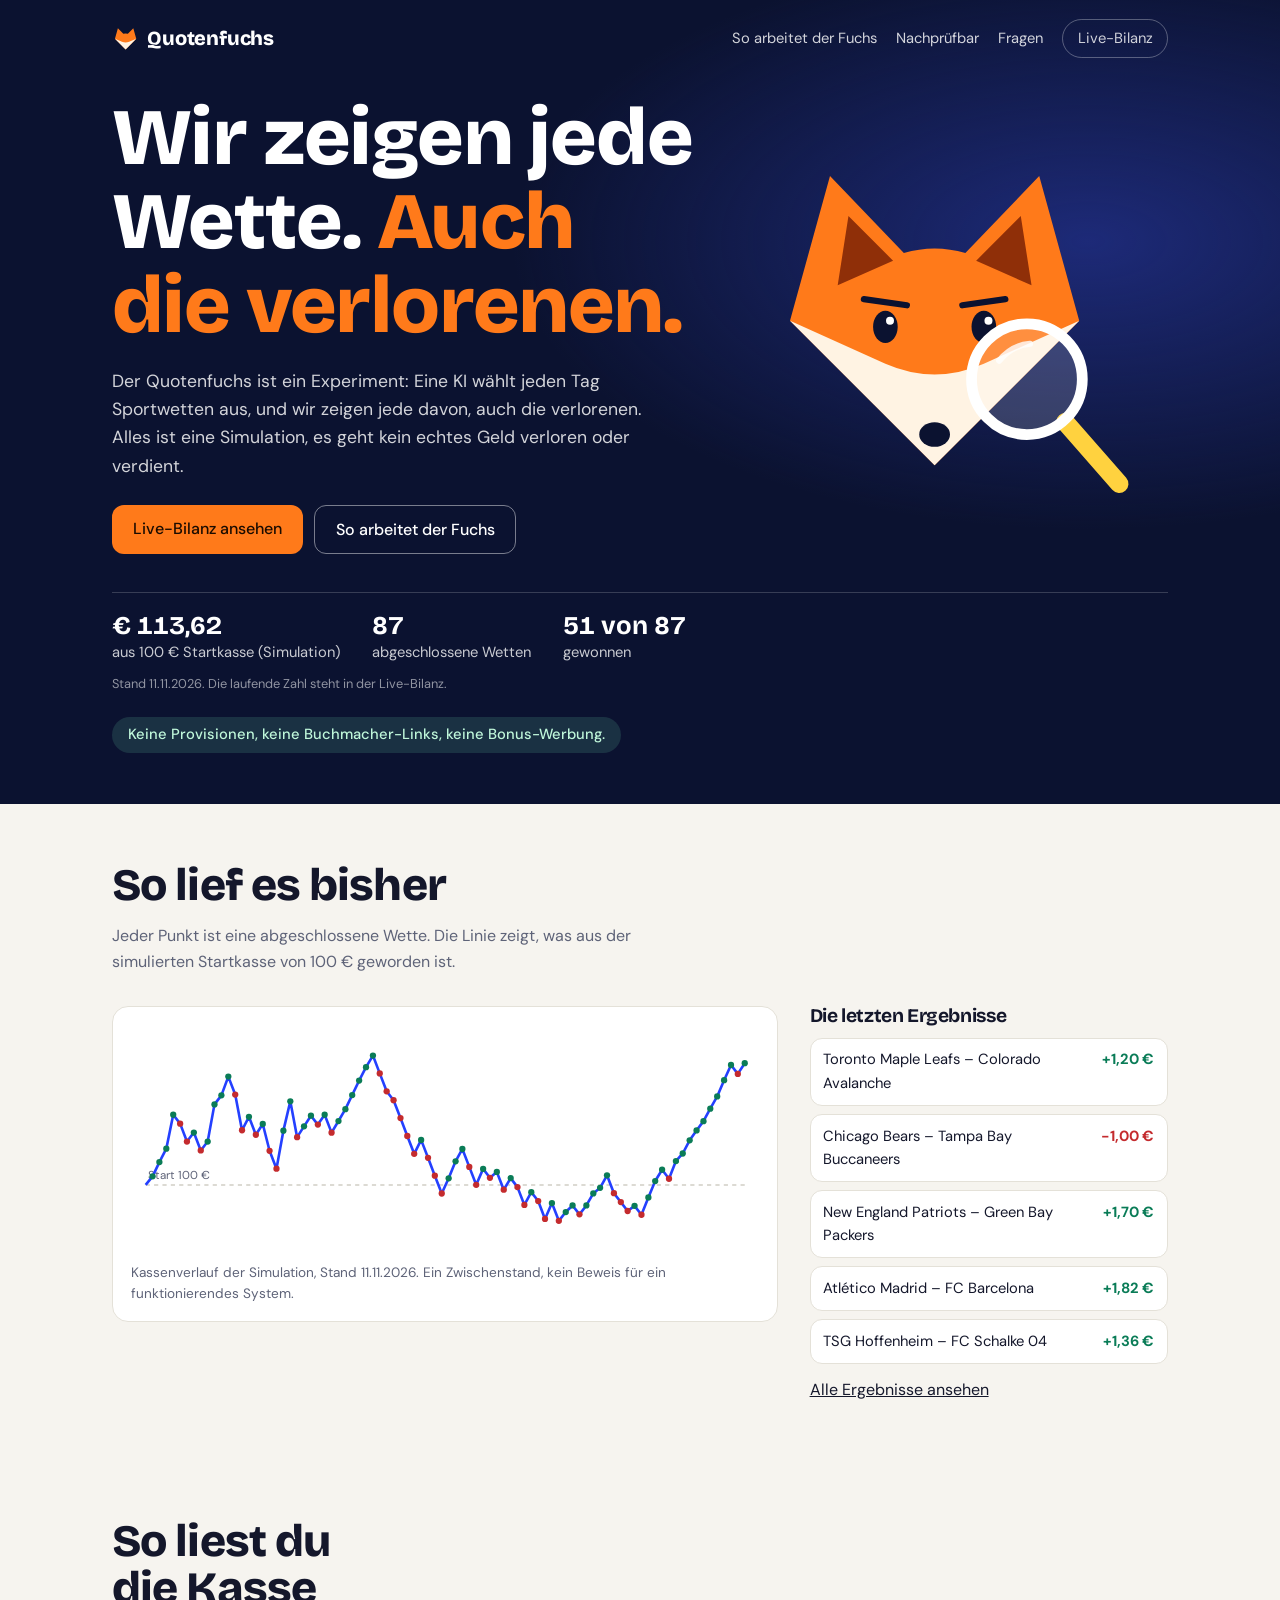
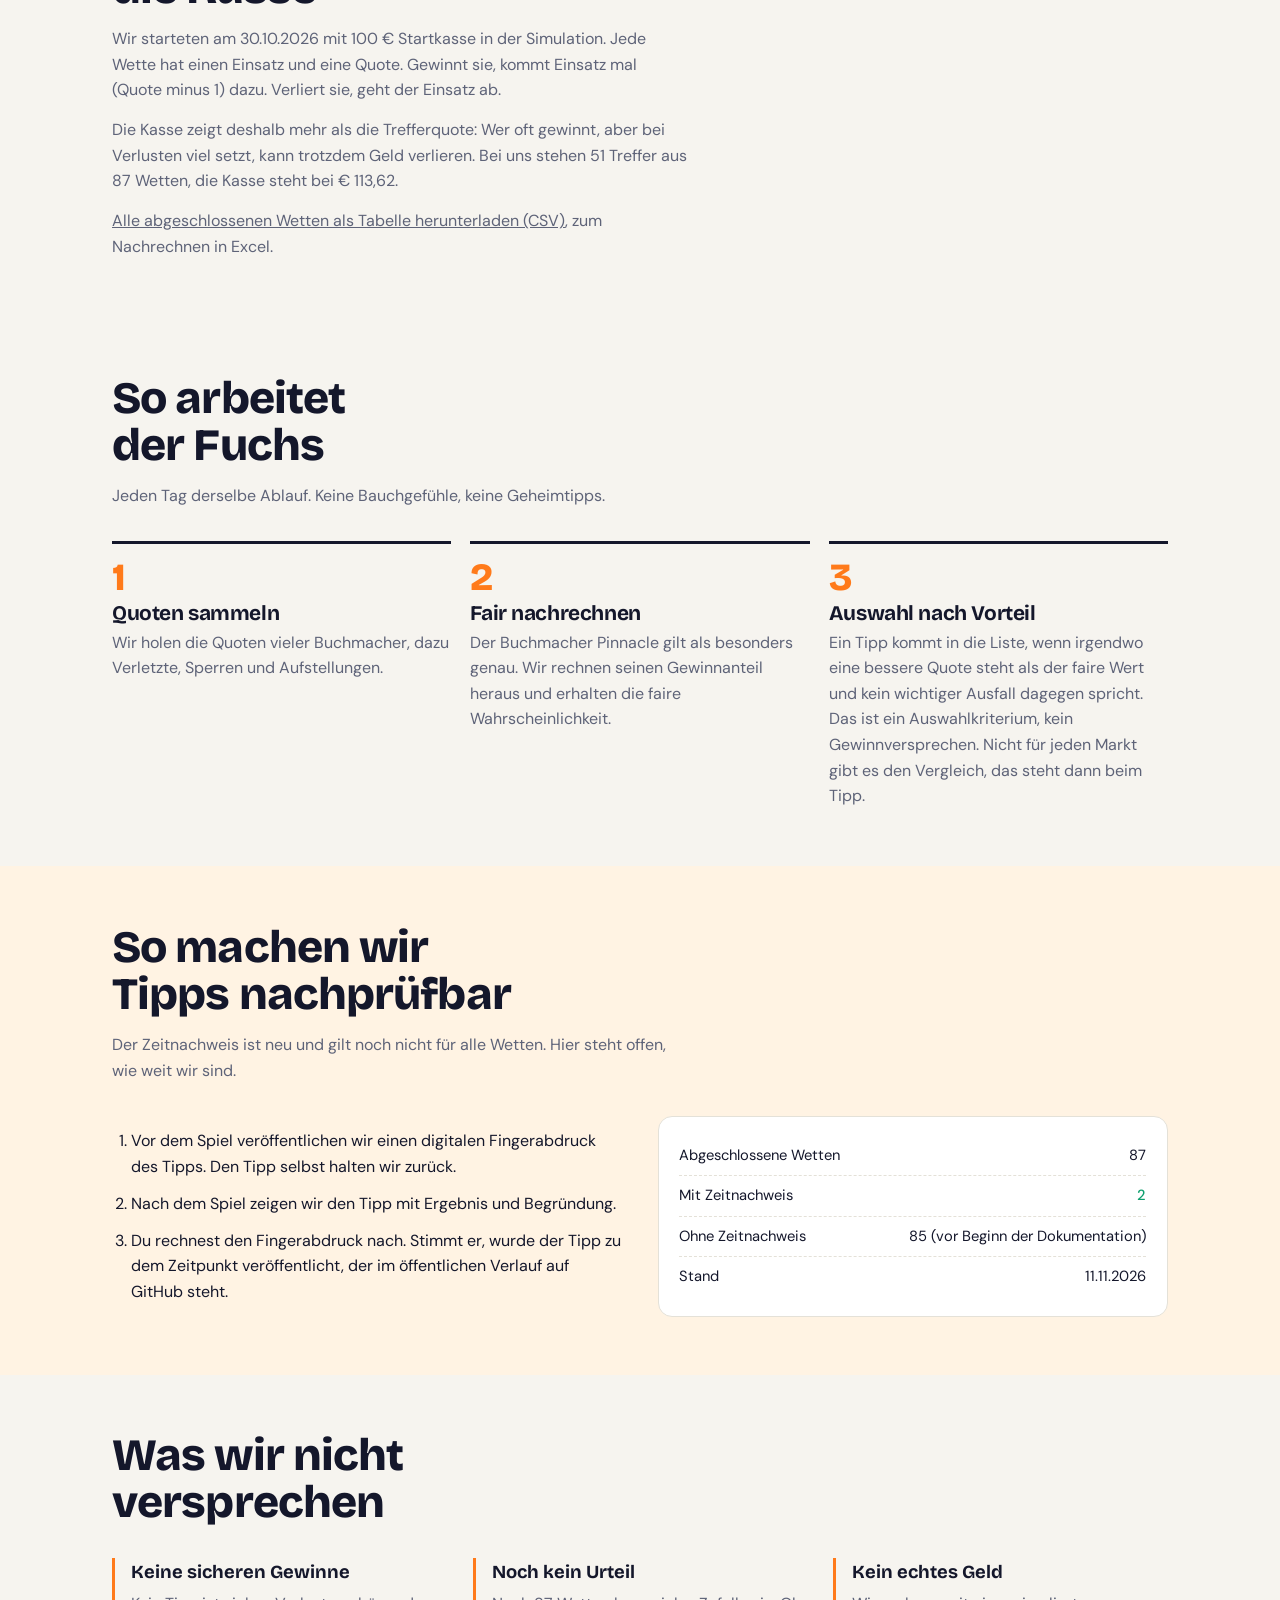
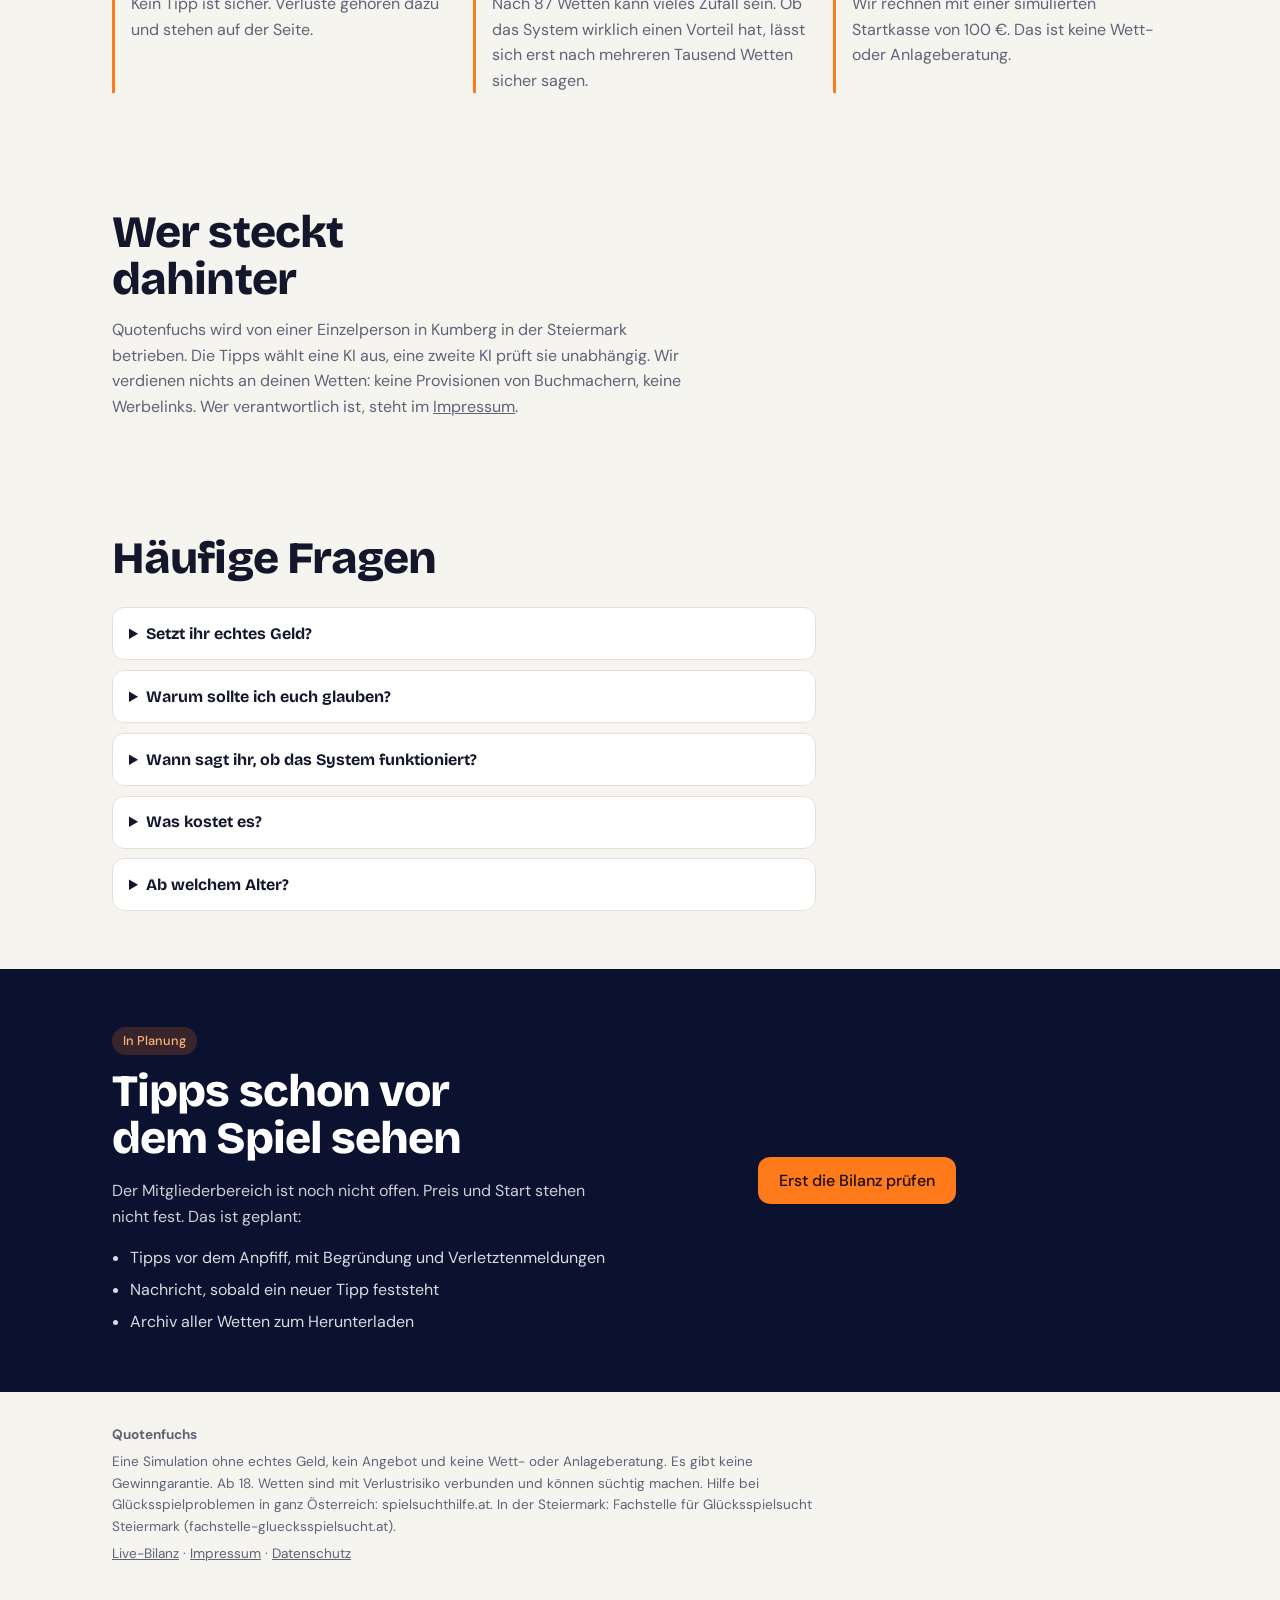
==== index.html @ c492a784 "Stand 2026-11-11 11:51 UTC" ====
<!doctype html>
<html lang="de"><head><meta charset="utf-8"><meta name="viewport" content="width=device-width,initial-scale=1,viewport-fit=cover">
<title>Quotenfuchs</title>
<meta name="description" content="Quotenfuchs zeigt jede Sportwette offen, auch die verlorenen. Simulierte Kasse und Zeitnachweis für neue Tipps.">
<meta name="theme-color" content="#0B1230"><meta property="og:title" content="Quotenfuchs: Wir zeigen jede Wette, auch die verlorenen"><meta property="og:description" content="Simulierte Kasse. Jeder Tipp mit Ergebnis, Zeitnachweis für neue Tipps, nichts wird nachträglich gelöscht."><meta property="og:type" content="website"><meta property="og:locale" content="de_AT">
<link rel="icon" href="data:image/svg+xml,%3Csvg xmlns=%27http://www.w3.org/2000/svg%27 viewBox=%270 0 240 240%27%3E%3Crect width=%27240%27 height=%27240%27 rx=%2740%27 fill=%27%230B1230%27/%3E%3Cpath d=%27M52 28 L100 78 Q120 72 140 78 L188 28 L214 122 L120 216 L26 122 Z%27 fill=%27%23FF7A1A%27/%3E%3Cpath d=%27M26 122 L88 148 Q120 160 152 148 L214 122 L120 216 Z%27 fill=%27%23FFF3E3%27/%3E%3C/svg%3E">
<link rel="stylesheet" href="assets/fonts.css">
<style>html,body{margin:0}
/* Layout: dunkle Buehne mit Fuchs rechts, darunter helle Abschnitte. Bewusst ein einziger Look (Nacht + Fuchsorange). */
:root{
  --nacht:#0B1230; --nacht-2:#141C45; --fuchs:#FF7A1A; --fuchs-d:#C8530A; --creme:#FFF3E3; --papier:#F6F4EF; --tinte:#14172B; --grau:#5E6378; --linie:#E4E1D8; --kobalt:#2440FF; --gruen:#0E9F6E;
  --display:"Bricolage Grotesque","Arial Narrow",system-ui,sans-serif; --body:"DM Sans",system-ui,-apple-system,"Segoe UI",sans-serif;
  color-scheme:light;
}
*{box-sizing:border-box}
body{background:var(--papier);color:var(--tinte);font:400 1rem/1.6 var(--body)}
a{color:inherit}
.wrap{max-width:68rem;margin-inline:auto;padding-left:max(16px,env(safe-area-inset-left,0px));padding-right:max(16px,env(safe-area-inset-right,0px))}
h1,h2,h3{font-family:var(--display);line-height:1.05;letter-spacing:-.02em;text-wrap:balance;margin:0}
/* Buehne */
.stage{background:radial-gradient(60rem 30rem at 85% 30%,#1D2A78 0%,transparent 60%),var(--nacht);color:#fff;padding-block:1.2rem 3.2rem;position:relative;overflow:hidden}
.nav{display:flex;align-items:center;justify-content:space-between;gap:1rem}
.logo{font-family:var(--display);font-weight:800;font-size:1.25rem;letter-spacing:-.01em;display:flex;align-items:center;gap:.5rem;text-decoration:none}
.logo svg{width:1.7rem;height:1.7rem}
.nav a.link{font-size:.92rem;color:rgba(255,255,255,.8);text-decoration:none;border:1px solid rgba(255,255,255,.3);padding:.4rem .9rem;border-radius:999px}
.nav a.link:hover{background:rgba(255,255,255,.1)}
.hero{display:grid;grid-template-columns:1.15fr .85fr;gap:2rem;align-items:center;padding-top:2.4rem}
.hero h1{font-weight:800;font-size:clamp(2.5rem,7.2vw,5rem)}
.hero h1 em{font-style:normal;color:var(--fuchs)}
.hero p.lead{font-size:1.1rem;color:rgba(255,255,255,.82);max-width:34rem;margin:1.2rem 0 0}
.cta{display:flex;flex-wrap:wrap;gap:.7rem;margin-top:1.6rem}
.btn{font:600 1rem var(--body);text-decoration:none;padding:.8rem 1.3rem;border-radius:12px;display:inline-block}
.btn.main{background:var(--fuchs);color:#1b0c00}
.btn.main:hover{background:#ff8f3d}
.btn.ghost{border:1.5px solid rgba(255,255,255,.45);color:#fff}
.btn.ghost:hover{background:rgba(255,255,255,.1)}
.btn:focus-visible,a:focus-visible,summary:focus-visible{outline:3px solid #FFD23F;outline-offset:3px}
.skip{position:absolute;left:-999px;top:0;background:#fff;color:#14172B;padding:.6rem 1rem;border-radius:10px;font-weight:700;z-index:50}.skip:focus{left:.5rem;top:.5rem}
.nav .menu{display:flex;align-items:center;gap:1.2rem}.nav .menu a.t{color:rgba(255,255,255,.82);text-decoration:none;font-size:.92rem}.nav .menu a.t:hover{color:#fff;text-decoration:underline}
.verlauf{display:grid;grid-template-columns:1.3fr .7fr;gap:2rem;align-items:start;margin-top:2rem}
.spark{background:#fff;border:1px solid var(--linie);border-radius:16px;padding:1rem 1.1rem}
.spark svg{width:100%;height:auto;display:block}
.spark figcaption{font-size:.85rem;color:var(--grau);margin-top:.5rem}
.letzte{list-style:none;margin:0;padding:0;display:grid;gap:.5rem}
.letzte li{display:flex;justify-content:space-between;gap:.8rem;background:#fff;border:1px solid var(--linie);border-radius:12px;padding:.6rem .8rem;font-size:.92rem}
.letzte .w{color:#0A7C57;font-weight:700;white-space:nowrap}.letzte .l{color:#C42B2E;font-weight:700;white-space:nowrap}
.letzte span:first-child{overflow-wrap:anywhere}
.faq{margin-top:1.6rem;display:grid;gap:.6rem;max-width:44rem}
.faq details{background:#fff;border:1px solid var(--linie);border-radius:12px;padding:.8rem 1rem}
.faq summary{cursor:pointer;font-weight:700;font-family:var(--display)}
.faq p{margin:.6rem 0 0;color:var(--grau)}
.btn.main:hover{background:#ff8f3d}
@media (max-width:52rem){.verlauf{grid-template-columns:1fr}.nav .menu a.t{display:none}}
.fox{width:100%;max-width:25rem;margin-inline:auto;display:block;overflow:visible}
.fox .eye{transform-box:fill-box;transform-origin:center;animation:blinzeln 6s infinite}
.fox .glas{transform-box:fill-box;transform-origin:30% 30%;animation:wippe 7s ease-in-out infinite}
@keyframes blinzeln{0%,94%,100%{transform:scaleY(1)}96%{transform:scaleY(.08)}}
@keyframes wippe{0%,100%{transform:rotate(0)}50%{transform:rotate(-6deg)}}
.snapshot{margin-top:2.4rem;display:flex;flex-wrap:wrap;gap:.6rem 2rem;border-top:1px solid rgba(255,255,255,.18);padding-top:1.2rem;font-size:.92rem;color:rgba(255,255,255,.78)}
.snapshot b{font-family:var(--display);font-size:1.6rem;color:#fff;display:block;line-height:1.1;font-variant-numeric:tabular-nums}
.unab{margin:1.4rem 0 0;display:inline-block;background:rgba(124,240,184,.14);color:#BFF7DA;border-radius:999px;padding:.4rem 1rem;font-size:.92rem;font-weight:500}
.snapshot small{flex-basis:100%;font-size:.8rem;color:rgba(255,255,255,.55)}
/* Abschnitte */
section.s{padding-block:3.6rem}
section.s h2{font-weight:800;font-size:clamp(1.8rem,4.4vw,2.8rem);max-width:26rem}
section.s>.wrap>p.intro{max-width:36rem;color:var(--grau);margin:.9rem 0 0}
.steps{list-style:none;padding:0;margin:2rem 0 0;display:grid;grid-template-columns:repeat(3,1fr);gap:1.2rem;counter-reset:st}
.steps li{counter-increment:st;border-top:3px solid var(--tinte);padding-top:.9rem}
.steps li::before{content:counter(st);font-family:var(--display);font-weight:800;font-size:2.4rem;color:var(--fuchs);line-height:1;display:block}
.steps h3{font-size:1.3rem;margin:.4rem 0 .3rem}
.steps p{margin:0;color:var(--grau);max-width:22rem}
.proof{background:var(--creme)}
.proofgrid{display:grid;grid-template-columns:1fr 1fr;gap:2.2rem;align-items:center;margin-top:2rem}
.stamp{background:#fff;border:1px solid var(--linie);border-radius:14px;padding:1.2rem 1.3rem;font-size:.92rem}
.stamp .row{display:flex;justify-content:space-between;gap:1rem;padding:.5rem 0;border-bottom:1px dashed var(--linie)}
.stamp .row:last-child{border-bottom:0}
.stamp code{font:500 .85rem ui-monospace,Menlo,Consolas,monospace;color:var(--kobalt);overflow-wrap:anywhere;text-align:right}
.stamp .tag{font-weight:600;color:var(--gruen)}
.proof ol{padding-left:1.2rem;margin:0;display:grid;gap:.7rem}
.no{display:grid;grid-template-columns:repeat(3,1fr);gap:1.6rem;margin-top:2rem}
.no div{border-left:3px solid var(--fuchs);padding-left:1rem}
.no b{display:block;font-family:var(--display);font-size:1.15rem;margin-bottom:.2rem}
.no span{color:var(--grau)}
.join{background:var(--nacht);color:#fff}
.join .wrap{display:grid;grid-template-columns:1.2fr .8fr;gap:2rem;align-items:center}
.join p{color:rgba(255,255,255,.8);max-width:32rem}
.join ul{margin:1rem 0 0;padding-left:1.1rem;color:rgba(255,255,255,.85);display:grid;gap:.4rem}
.badge{display:inline-block;font-size:.8rem;font-weight:600;background:rgba(255,122,26,.18);color:#FFB27A;padding:.25rem .7rem;border-radius:999px;margin-bottom:.8rem}
footer{padding-block:2rem 2.4rem;color:var(--grau);font-size:.85rem}
footer p{max-width:46rem;margin:.3rem 0 0}
@media (max-width:52rem){
  .hero,.proofgrid,.join .wrap{grid-template-columns:1fr}
  .steps,.no{grid-template-columns:1fr}
  .fox{max-width:15rem}
  .hero{padding-top:1.4rem}
}
@media (prefers-reduced-motion:reduce){.fox .eye,.fox .glas{animation:none}}
</style>
</head><body>
<a class="skip" href="#so">Zum Inhalt springen</a>
<header class="stage">
  <div class="wrap">
    <nav class="nav" aria-label="Hauptmenü">
      <a class="logo" href="#top">
        <svg viewBox="0 0 240 240" aria-hidden="true"><path d="M52 28 L100 78 Q120 72 140 78 L188 28 L214 122 L120 216 L26 122 Z" fill="#FF7A1A"/><path d="M26 122 L88 148 Q120 160 152 148 L214 122 L120 216 Z" fill="#FFF3E3"/></svg>
        Quotenfuchs
      </a>
      <div class="menu"><a class="t" href="#so">So arbeitet der Fuchs</a><a class="t" href="#beweis">Nachprüfbar</a><a class="t" href="#fragen">Fragen</a><a class="link" href="bilanz.html">Live-Bilanz</a></div>
    </nav>
    <div class="hero" id="top">
      <div>
        <h1>Wir zeigen jede Wette. <em>Auch die verlorenen.</em></h1>
        <p class="lead">Der Quotenfuchs ist ein Experiment: Eine KI wählt jeden Tag Sportwetten aus, und wir zeigen jede davon, auch die verlorenen. Alles ist eine Simulation, es geht kein echtes Geld verloren oder verdient.</p>
        <div class="cta">
          <a class="btn main" href="bilanz.html">Live-Bilanz ansehen</a>
          <a class="btn ghost" href="#so">So arbeitet der Fuchs</a>
        </div>
      </div>
      <svg class="fox" viewBox="0 0 260 250" role="img" aria-label="Der Quotenfuchs mit Lupe">
        <path d="M52 28 L100 78 Q120 72 140 78 L188 28 L214 122 L120 216 L26 122 Z" fill="#FF7A1A"/>
        <path d="M64 54 L93 83 L57 99 Z M176 54 L147 83 L183 99 Z" fill="#8F2F08"/>
        <path d="M26 122 L88 150 Q120 164 152 150 L214 122 L120 216 Z" fill="#FFF3E3"/>
        <path d="M120 78 L134 100 L106 100 Z" fill="#FF7A1A" opacity="0"/>
        <g class="eye"><ellipse cx="88" cy="126" rx="8" ry="10.5" fill="#0B1230"/><circle cx="91" cy="122" r="2.6" fill="#fff"/></g>
        <g class="eye"><ellipse cx="152" cy="126" rx="8" ry="10.5" fill="#0B1230"/><circle cx="155" cy="122" r="2.6" fill="#fff"/></g>
        <path d="M74 108 L102 112 M166 108 L138 112" stroke="#0B1230" stroke-width="4" stroke-linecap="round"/>
        <ellipse cx="120" cy="196" rx="10" ry="8" fill="#0B1230"/>
        <g class="glas">
          <line x1="205" y1="188" x2="240" y2="228" stroke="#FFD23F" stroke-width="12" stroke-linecap="round"/>
          <circle cx="180" cy="160" r="36" fill="rgba(255,255,255,.16)" stroke="#fff" stroke-width="7"/>
          <path d="M162 148 Q170 138 182 137" stroke="#fff" stroke-width="4" fill="none" stroke-linecap="round" opacity=".8"/>
        </g>
      </svg>
    </div>
    <div class="snapshot">
      <div><b>€ 113,62</b>aus 100 € Startkasse (Simulation)</div>
      <div><b>87</b>abgeschlossene Wetten</div>
      <div><b>51 von 87</b>gewonnen</div>
      <small>Stand 11.11.2026. Die laufende Zahl steht in der Live-Bilanz.</small>
    </div>
    <p class="unab">Keine Provisionen, keine Buchmacher-Links, keine Bonus-Werbung.</p>
  </div>
</header>

<main>
  <section class="s" id="verlauf">
    <div class="wrap">
      <h2>So lief es bisher</h2>
      <p class="intro">Jeder Punkt ist eine abgeschlossene Wette. Die Linie zeigt, was aus der simulierten Startkasse von 100 € geworden ist.</p>
      <div class="verlauf">
        <figure class="spark" style="margin:0"><svg viewBox="0 0 600 220" role="img" aria-label="Kassenverlauf: von 100 Euro auf 113,62 Euro nach 87 Wetten"><line x1="14" x2="586" y1="154.6" y2="154.6" stroke="#B9B5A8" stroke-dasharray="4 4"/><text x="16" y="148.6" font-size="11" fill="#5E6378">Start 100 €</text><polyline points="14.0,154.6 20.6,146.4 27.1,132.8 33.7,120.0 40.3,87.6 46.9,96.1 53.4,113.2 60.0,104.6 66.6,121.7 73.2,113.2 79.7,77.7 86.3,69.1 92.9,51.2 99.5,68.3 106.0,102.4 112.6,89.6 119.2,106.7 125.8,96.4 132.3,122.0 138.9,139.1 145.5,102.8 152.1,74.8 158.6,109.0 165.2,98.7 171.8,88.5 178.4,97.0 184.9,87.6 191.5,104.7 198.1,93.6 204.7,82.3 211.2,68.8 217.8,55.0 224.4,42.2 231.0,31.1 237.5,48.1 244.1,65.2 250.7,73.7 257.3,90.8 263.8,107.9 270.4,124.9 277.0,111.6 283.6,128.7 290.1,145.8 296.7,162.8 303.3,148.3 309.9,132.1 316.4,120.3 323.0,137.4 329.6,154.5 336.2,139.3 342.7,147.8 349.3,142.2 355.9,159.2 362.5,148.1 369.0,156.7 375.6,173.7 382.2,161.5 388.8,170.0 395.3,187.1 401.9,171.9 408.5,188.9 415.1,180.5 421.6,174.2 428.2,182.7 434.8,174.2 441.4,162.7 447.9,157.4 454.5,145.4 461.1,162.5 467.7,171.0 474.2,179.5 480.8,174.6 487.4,183.1 494.0,166.6 500.5,150.9 507.1,140.1 513.7,148.7 520.3,131.8 526.8,124.6 533.4,112.0 540.0,102.6 546.6,93.7 553.1,81.8 559.7,70.1 566.3,54.6 572.9,40.1 579.4,48.6 586.0,38.4" fill="none" stroke="#2440FF" stroke-width="2.5" stroke-linejoin="round"/><circle cx="20.6" cy="146.4" r="3" fill="#0A7C57"/><circle cx="27.1" cy="132.8" r="3" fill="#0A7C57"/><circle cx="33.7" cy="120.0" r="3" fill="#0A7C57"/><circle cx="40.3" cy="87.6" r="3" fill="#0A7C57"/><circle cx="46.9" cy="96.1" r="3" fill="#C42B2E"/><circle cx="53.4" cy="113.2" r="3" fill="#C42B2E"/><circle cx="60.0" cy="104.6" r="3" fill="#0A7C57"/><circle cx="66.6" cy="121.7" r="3" fill="#C42B2E"/><circle cx="73.2" cy="113.2" r="3" fill="#0A7C57"/><circle cx="79.7" cy="77.7" r="3" fill="#0A7C57"/><circle cx="86.3" cy="69.1" r="3" fill="#0A7C57"/><circle cx="92.9" cy="51.2" r="3" fill="#0A7C57"/><circle cx="99.5" cy="68.3" r="3" fill="#C42B2E"/><circle cx="106.0" cy="102.4" r="3" fill="#C42B2E"/><circle cx="112.6" cy="89.6" r="3" fill="#0A7C57"/><circle cx="119.2" cy="106.7" r="3" fill="#C42B2E"/><circle cx="125.8" cy="96.4" r="3" fill="#0A7C57"/><circle cx="132.3" cy="122.0" r="3" fill="#C42B2E"/><circle cx="138.9" cy="139.1" r="3" fill="#C42B2E"/><circle cx="145.5" cy="102.8" r="3" fill="#0A7C57"/><circle cx="152.1" cy="74.8" r="3" fill="#0A7C57"/><circle cx="158.6" cy="109.0" r="3" fill="#C42B2E"/><circle cx="165.2" cy="98.7" r="3" fill="#0A7C57"/><circle cx="171.8" cy="88.5" r="3" fill="#0A7C57"/><circle cx="178.4" cy="97.0" r="3" fill="#C42B2E"/><circle cx="184.9" cy="87.6" r="3" fill="#0A7C57"/><circle cx="191.5" cy="104.7" r="3" fill="#C42B2E"/><circle cx="198.1" cy="93.6" r="3" fill="#0A7C57"/><circle cx="204.7" cy="82.3" r="3" fill="#0A7C57"/><circle cx="211.2" cy="68.8" r="3" fill="#0A7C57"/><circle cx="217.8" cy="55.0" r="3" fill="#0A7C57"/><circle cx="224.4" cy="42.2" r="3" fill="#0A7C57"/><circle cx="231.0" cy="31.1" r="3" fill="#0A7C57"/><circle cx="237.5" cy="48.1" r="3" fill="#C42B2E"/><circle cx="244.1" cy="65.2" r="3" fill="#C42B2E"/><circle cx="250.7" cy="73.7" r="3" fill="#C42B2E"/><circle cx="257.3" cy="90.8" r="3" fill="#C42B2E"/><circle cx="263.8" cy="107.9" r="3" fill="#C42B2E"/><circle cx="270.4" cy="124.9" r="3" fill="#C42B2E"/><circle cx="277.0" cy="111.6" r="3" fill="#0A7C57"/><circle cx="283.6" cy="128.7" r="3" fill="#C42B2E"/><circle cx="290.1" cy="145.8" r="3" fill="#C42B2E"/><circle cx="296.7" cy="162.8" r="3" fill="#C42B2E"/><circle cx="303.3" cy="148.3" r="3" fill="#0A7C57"/><circle cx="309.9" cy="132.1" r="3" fill="#0A7C57"/><circle cx="316.4" cy="120.3" r="3" fill="#0A7C57"/><circle cx="323.0" cy="137.4" r="3" fill="#C42B2E"/><circle cx="329.6" cy="154.5" r="3" fill="#C42B2E"/><circle cx="336.2" cy="139.3" r="3" fill="#0A7C57"/><circle cx="342.7" cy="147.8" r="3" fill="#C42B2E"/><circle cx="349.3" cy="142.2" r="3" fill="#0A7C57"/><circle cx="355.9" cy="159.2" r="3" fill="#C42B2E"/><circle cx="362.5" cy="148.1" r="3" fill="#0A7C57"/><circle cx="369.0" cy="156.7" r="3" fill="#C42B2E"/><circle cx="375.6" cy="173.7" r="3" fill="#C42B2E"/><circle cx="382.2" cy="161.5" r="3" fill="#0A7C57"/><circle cx="388.8" cy="170.0" r="3" fill="#C42B2E"/><circle cx="395.3" cy="187.1" r="3" fill="#C42B2E"/><circle cx="401.9" cy="171.9" r="3" fill="#0A7C57"/><circle cx="408.5" cy="188.9" r="3" fill="#C42B2E"/><circle cx="415.1" cy="180.5" r="3" fill="#0A7C57"/><circle cx="421.6" cy="174.2" r="3" fill="#0A7C57"/><circle cx="428.2" cy="182.7" r="3" fill="#C42B2E"/><circle cx="434.8" cy="174.2" r="3" fill="#0A7C57"/><circle cx="441.4" cy="162.7" r="3" fill="#0A7C57"/><circle cx="447.9" cy="157.4" r="3" fill="#0A7C57"/><circle cx="454.5" cy="145.4" r="3" fill="#0A7C57"/><circle cx="461.1" cy="162.5" r="3" fill="#C42B2E"/><circle cx="467.7" cy="171.0" r="3" fill="#C42B2E"/><circle cx="474.2" cy="179.5" r="3" fill="#C42B2E"/><circle cx="480.8" cy="174.6" r="3" fill="#0A7C57"/><circle cx="487.4" cy="183.1" r="3" fill="#C42B2E"/><circle cx="494.0" cy="166.6" r="3" fill="#0A7C57"/><circle cx="500.5" cy="150.9" r="3" fill="#0A7C57"/><circle cx="507.1" cy="140.1" r="3" fill="#0A7C57"/><circle cx="513.7" cy="148.7" r="3" fill="#C42B2E"/><circle cx="520.3" cy="131.8" r="3" fill="#0A7C57"/><circle cx="526.8" cy="124.6" r="3" fill="#0A7C57"/><circle cx="533.4" cy="112.0" r="3" fill="#0A7C57"/><circle cx="540.0" cy="102.6" r="3" fill="#0A7C57"/><circle cx="546.6" cy="93.7" r="3" fill="#0A7C57"/><circle cx="553.1" cy="81.8" r="3" fill="#0A7C57"/><circle cx="559.7" cy="70.1" r="3" fill="#0A7C57"/><circle cx="566.3" cy="54.6" r="3" fill="#0A7C57"/><circle cx="572.9" cy="40.1" r="3" fill="#0A7C57"/><circle cx="579.4" cy="48.6" r="3" fill="#C42B2E"/><circle cx="586.0" cy="38.4" r="3" fill="#0A7C57"/></svg><figcaption>Kassenverlauf der Simulation, Stand 11.11.2026. Ein Zwischenstand, kein Beweis für ein funktionierendes System.</figcaption></figure>
        <div><h3 style="font-size:1.2rem;margin-bottom:.7rem">Die letzten Ergebnisse</h3><ul class="letzte"><li><span>Toronto Maple Leafs – Colorado Avalanche</span><span class="w">+1,20 €</span></li><li><span>Chicago Bears – Tampa Bay Buccaneers</span><span class="l">−1,00 €</span></li><li><span>New England Patriots – Green Bay Packers</span><span class="w">+1,70 €</span></li><li><span>Atlético Madrid – FC Barcelona</span><span class="w">+1,82 €</span></li><li><span>TSG Hoffenheim – FC Schalke 04</span><span class="w">+1,36 €</span></li></ul><p style="margin:.8rem 0 0"><a href="bilanz.html#bilanz">Alle Ergebnisse ansehen</a></p></div>
      </div>
    </div>
  </section>

  <section class="s" id="kasse">
    <div class="wrap">
      <h2>So liest du die Kasse</h2>
      <p class="intro">Wir starteten am 30.10.2026 mit 100 € Startkasse in der Simulation. Jede Wette hat einen Einsatz und eine Quote. Gewinnt sie, kommt Einsatz mal (Quote minus 1) dazu. Verliert sie, geht der Einsatz ab.</p>
      <p class="intro">Die Kasse zeigt deshalb mehr als die Trefferquote: Wer oft gewinnt, aber bei Verlusten viel setzt, kann trotzdem Geld verlieren. Bei uns stehen 51 Treffer aus 87 Wetten, die Kasse steht bei € 113,62.</p>
      <p class="intro"><a href="bilanz.csv" download>Alle abgeschlossenen Wetten als Tabelle herunterladen (CSV)</a>, zum Nachrechnen in Excel.</p>
    </div>
  </section>

  <section class="s" id="so">
    <div class="wrap">
      <h2>So arbeitet der Fuchs</h2>
      <p class="intro">Jeden Tag derselbe Ablauf. Keine Bauchgefühle, keine Geheimtipps.</p>
      <ol class="steps">
        <li><h3>Quoten sammeln</h3><p>Wir holen die Quoten vieler Buchmacher, dazu Verletzte, Sperren und Aufstellungen.</p></li>
        <li><h3>Fair nachrechnen</h3><p>Der Buchmacher Pinnacle gilt als besonders genau. Wir rechnen seinen Gewinnanteil heraus und erhalten die faire Wahrscheinlichkeit.</p></li>
        <li><h3>Auswahl nach Vorteil</h3><p>Ein Tipp kommt in die Liste, wenn irgendwo eine bessere Quote steht als der faire Wert und kein wichtiger Ausfall dagegen spricht. Das ist ein Auswahlkriterium, kein Gewinnversprechen. Nicht für jeden Markt gibt es den Vergleich, das steht dann beim Tipp.</p></li>
      </ol>
    </div>
  </section>

  <section class="s proof" id="beweis">
    <div class="wrap">
      <h2>So machen wir Tipps nachprüfbar</h2>
      <p class="intro">Der Zeitnachweis ist neu und gilt noch nicht für alle Wetten. Hier steht offen, wie weit wir sind.</p>
      <div class="proofgrid">
        <ol>
          <li>Vor dem Spiel veröffentlichen wir einen digitalen Fingerabdruck des Tipps. Den Tipp selbst halten wir zurück.</li>
          <li>Nach dem Spiel zeigen wir den Tipp mit Ergebnis und Begründung.</li>
          <li>Du rechnest den Fingerabdruck nach. Stimmt er, wurde der Tipp zu dem Zeitpunkt veröffentlicht, der im öffentlichen Verlauf auf GitHub steht.</li>
        </ol>
        <div class="stamp" aria-label="Stand des Zeitnachweises">
          <div class="row"><span>Abgeschlossene Wetten</span><span>87</span></div>
          <div class="row"><span>Mit Zeitnachweis</span><span class="tag">2</span></div>
          <div class="row"><span>Ohne Zeitnachweis</span><span>85 (vor Beginn der Dokumentation)</span></div>
          <div class="row"><span>Stand</span><span>11.11.2026</span></div>
        </div>
      </div>
    </div>
  </section>

  <section class="s" id="ehrlich">
    <div class="wrap">
      <h2>Was wir nicht versprechen</h2>
      <div class="no">
        <div><b>Keine sicheren Gewinne</b><span>Kein Tipp ist sicher. Verluste gehören dazu und stehen auf der Seite.</span></div>
        <div><b>Noch kein Urteil</b><span>Nach 87 Wetten kann vieles Zufall sein. Ob das System wirklich einen Vorteil hat, lässt sich erst nach mehreren Tausend Wetten sicher sagen.</span></div>
        <div><b>Kein echtes Geld</b><span>Wir rechnen mit einer simulierten Startkasse von 100 €. Das ist keine Wett- oder Anlageberatung.</span></div>
      </div>
    </div>
  </section>

  <section class="s" id="dahinter">
    <div class="wrap">
      <h2>Wer steckt dahinter</h2>
      <p class="intro">Quotenfuchs wird von einer Einzelperson in Kumberg in der Steiermark betrieben. Die Tipps wählt eine KI aus, eine zweite KI prüft sie unabhängig. Wir verdienen nichts an deinen Wetten: keine Provisionen von Buchmachern, keine Werbelinks. Wer verantwortlich ist, steht im <a href="impressum.html">Impressum</a>.</p>
    </div>
  </section>

  <section class="s" id="fragen">
    <div class="wrap">
      <h2>Häufige Fragen</h2>
      <div class="faq">
        <details><summary>Setzt ihr echtes Geld?</summary><p>Nein. Alles läuft als Simulation mit 100 € Startkasse. Ob du bei einem Wettanbieter echtes Geld einsetzt, entscheidest du allein. Es ist keine Wett- oder Anlageberatung.</p></details>
        <details><summary>Warum sollte ich euch glauben?</summary><p>Du musst es nicht. Deshalb veröffentlichen wir bei neuen Tipps vor dem Spiel einen Prüfwert und zeigen danach alles, auch die Verluste. Ältere Wetten haben keinen Zeitnachweis. So kannst du selbst nachrechnen.</p></details>
        <details><summary>Wann sagt ihr, ob das System funktioniert?</summary><p>Sicher erst nach mehreren Tausend abgeschlossenen Wetten (je nach Größe des Vorteils etwa 2000 bis 6000). Eine erste Tendenz zeigt früher der Quotenvorteil, also der Vergleich mit der letzten Quote vor Spielbeginn. Bis dahin kann vieles Zufall sein, das schreiben wir bewusst so.</p></details>
        <details><summary>Was kostet es?</summary><p>Die Bilanz ist kostenlos und bleibt es. Ein Mitgliederbereich ist in Planung, Preis und Start stehen noch nicht fest.</p></details>
        <details><summary>Ab welchem Alter?</summary><p>Sportwetten sind erst ab 18 erlaubt. Wetten können süchtig machen. Hilfe in ganz Österreich: spielsuchthilfe.at. In der Steiermark: Fachstelle für Glücksspielsucht Steiermark.</p></details>
      </div>
    </div>
  </section>

  <section class="s join" id="mitglied">
    <div class="wrap">
      <div>
        <span class="badge">In Planung</span>
        <h2>Tipps schon vor dem Spiel sehen</h2>
        <p>Der Mitgliederbereich ist noch nicht offen. Preis und Start stehen nicht fest. Das ist geplant:</p>
        <ul><li>Tipps vor dem Anpfiff, mit Begründung und Verletztenmeldungen</li><li>Nachricht, sobald ein neuer Tipp feststeht</li><li>Archiv aller Wetten zum Herunterladen</li></ul>
      </div>
      <div><a class="btn main" href="bilanz.html">Erst die Bilanz prüfen</a></div>
    </div>
  </section>
</main>

<footer>
  <div class="wrap">
    <b>Quotenfuchs</b>
    <p>Eine Simulation ohne echtes Geld, kein Angebot und keine Wett- oder Anlageberatung. Es gibt keine Gewinngarantie. Ab 18. Wetten sind mit Verlustrisiko verbunden und können süchtig machen. Hilfe bei Glücksspielproblemen in ganz Österreich: spielsuchthilfe.at. In der Steiermark: Fachstelle für Glücksspielsucht Steiermark (fachstelle-gluecksspielsucht.at).</p>
    <p><a href="bilanz.html">Live-Bilanz</a> · <a href="impressum.html">Impressum</a> · <a href="datenschutz.html">Datenschutz</a></p>
  </div>
</footer>
</body></html>
---- assets/fonts.css ----
/* Schriftarten werden von dieser Website selbst ausgeliefert (keine Verbindung zu Google). Lizenz: SIL Open Font License 1.1. */
@font-face{font-family:"Bricolage Grotesque";font-style:normal;font-weight:200 800;font-display:swap;src:url(bricolage-grotesque.woff2) format("woff2")}
@font-face{font-family:"DM Sans";font-style:normal;font-weight:400;font-display:swap;src:url(dm-sans-400.woff2) format("woff2")}
@font-face{font-family:"DM Sans";font-style:normal;font-weight:500 600;font-display:swap;src:url(dm-sans-500.woff2) format("woff2")}
@font-face{font-family:"DM Sans";font-style:normal;font-weight:700;font-display:swap;src:url(dm-sans-700.woff2) format("woff2")}
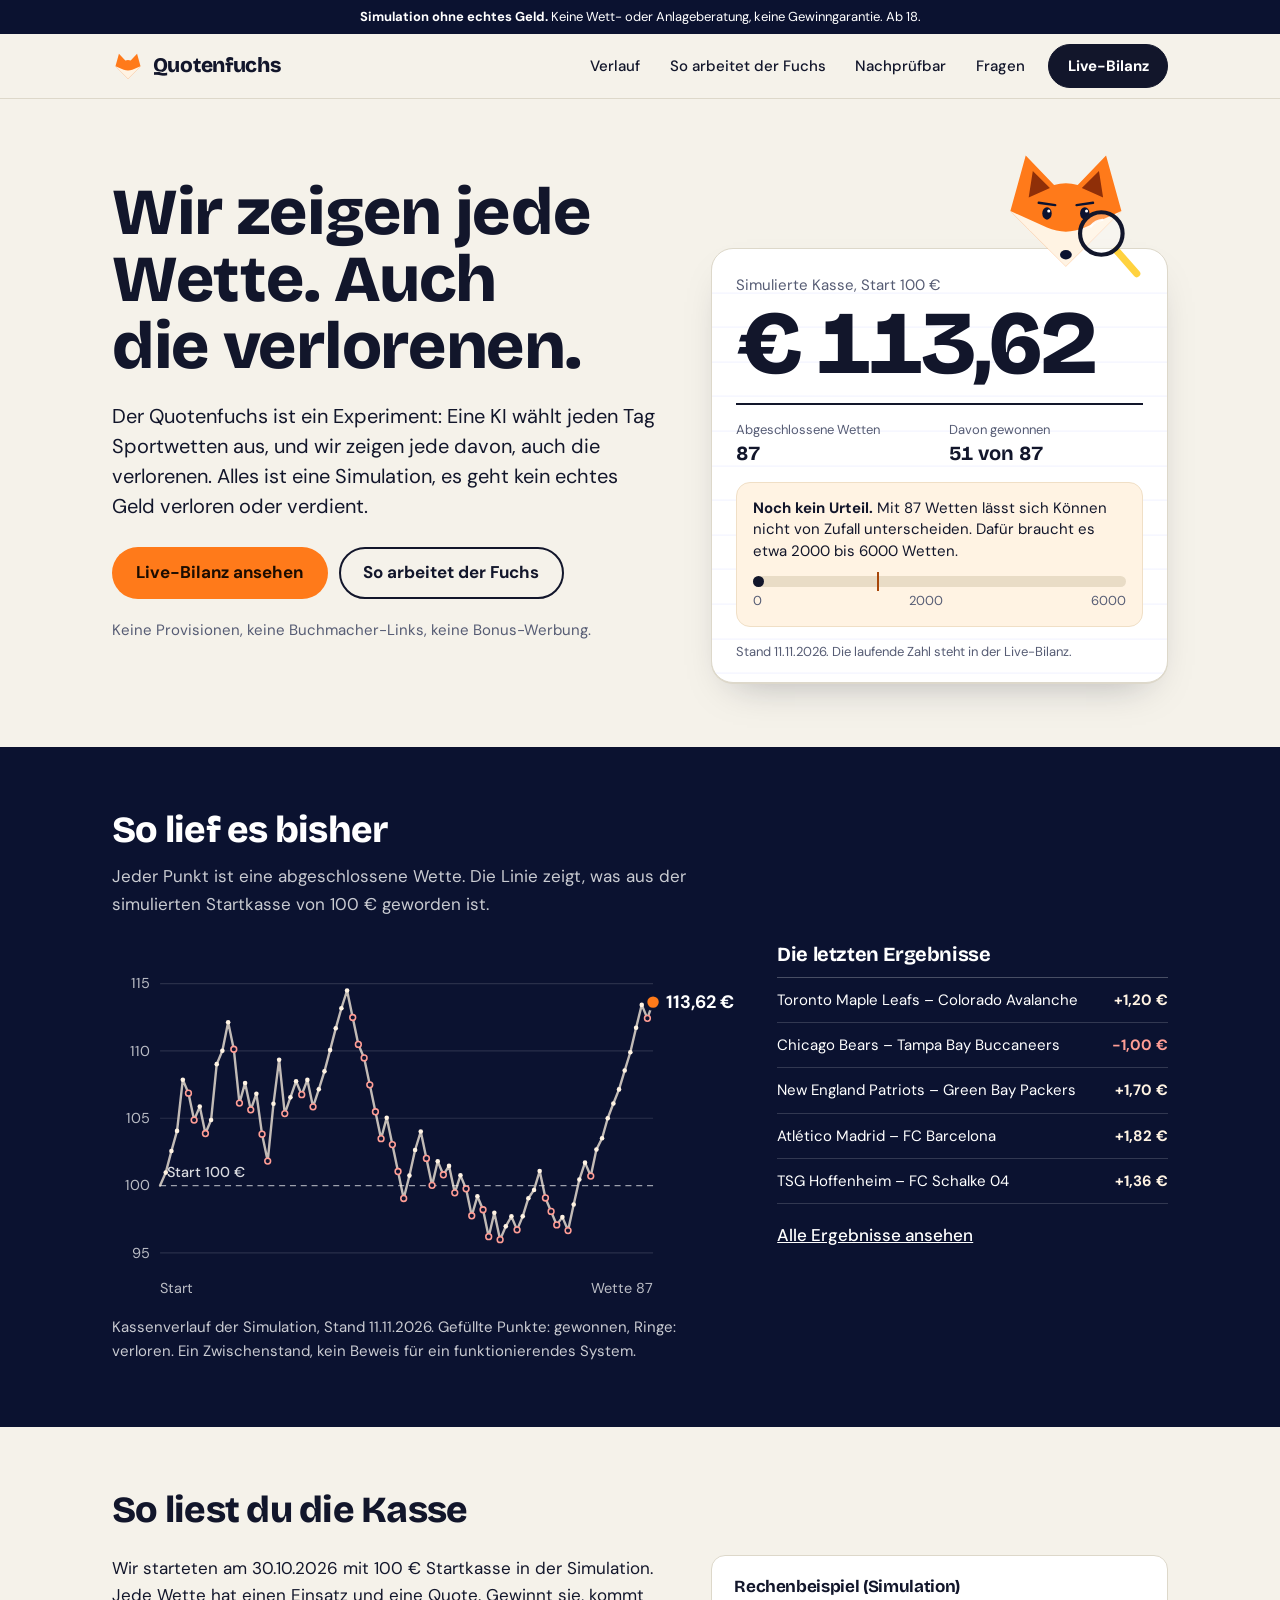
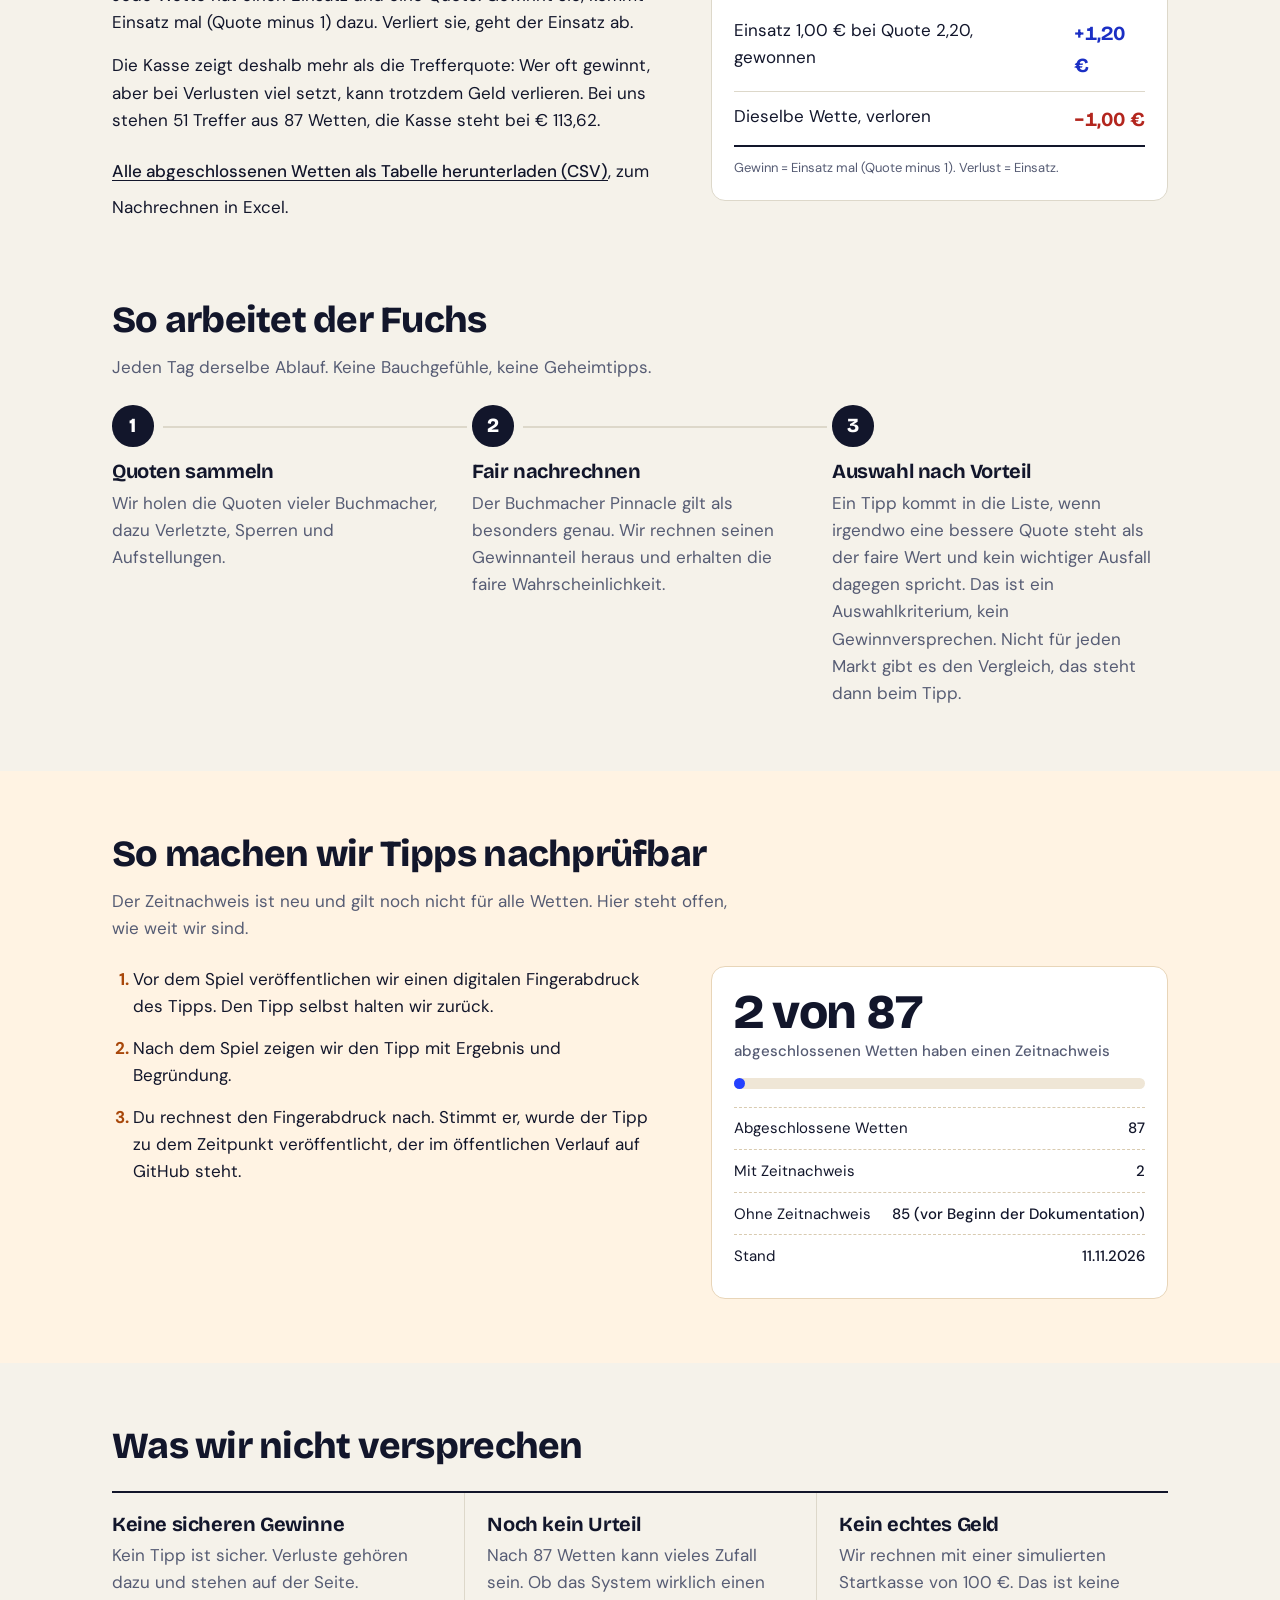
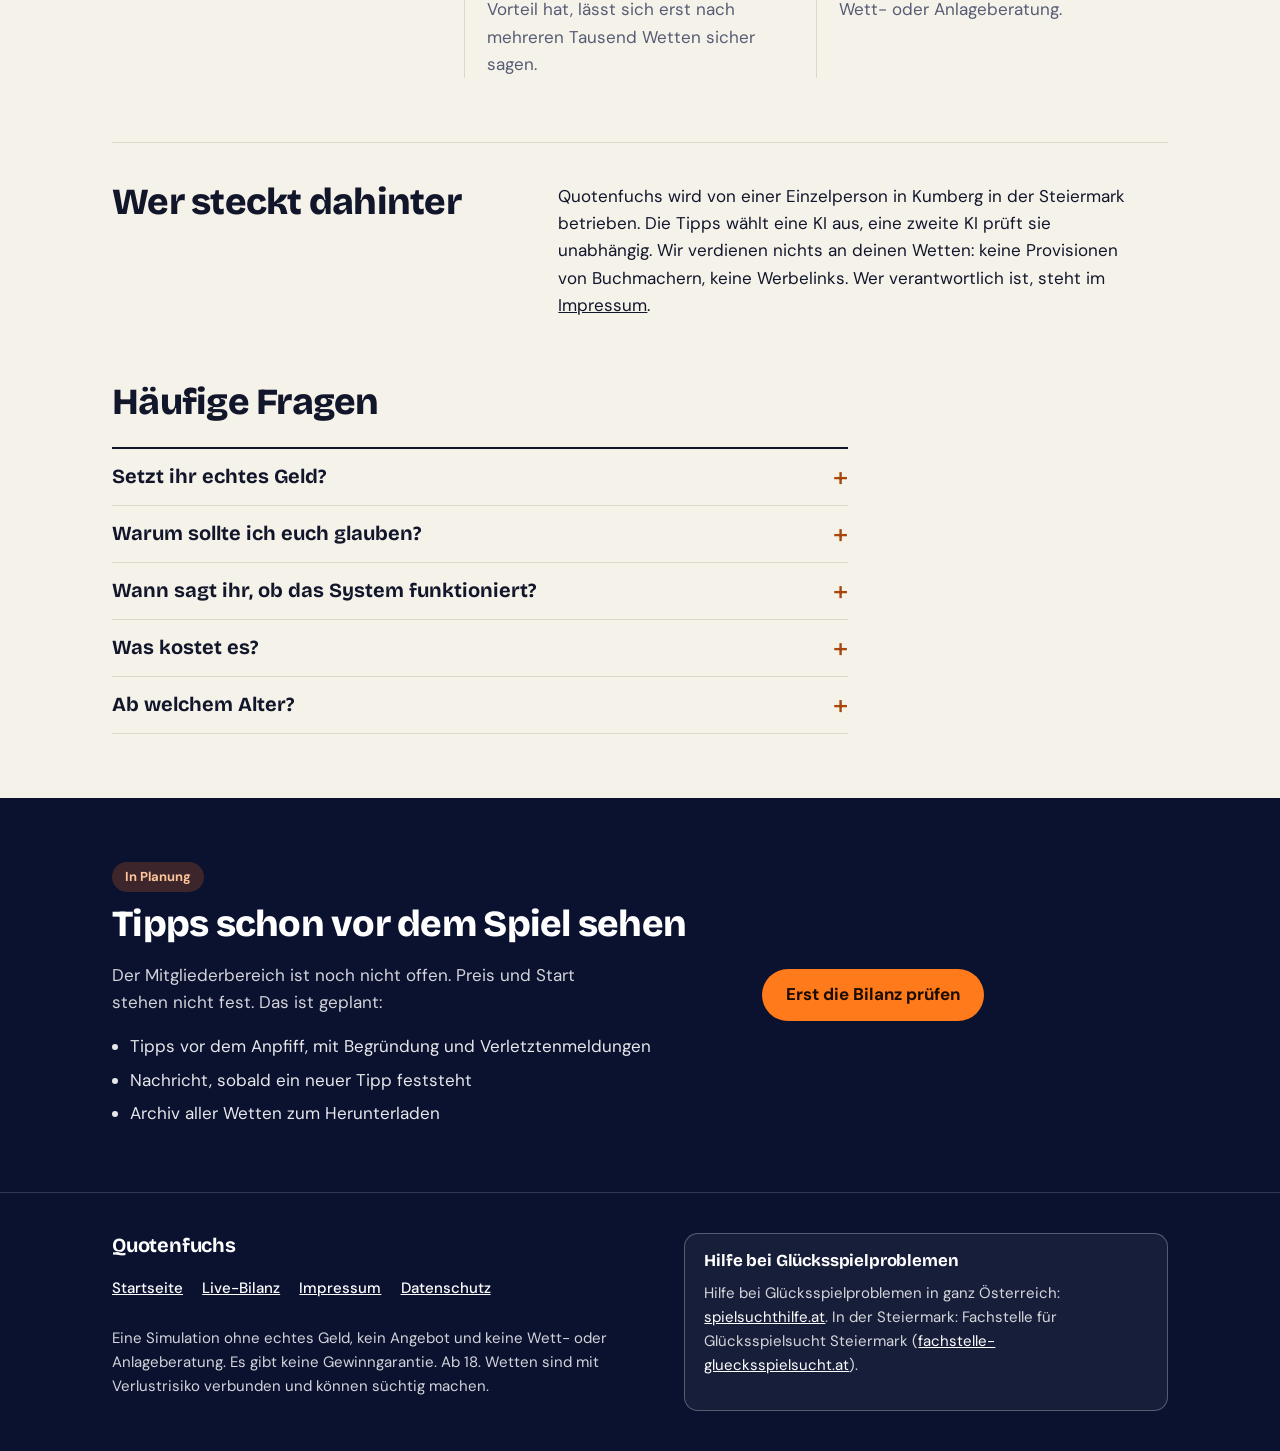
==== commit 55cb2731: "Stand 2026-11-11 12:03 UTC" ====
--- a/index.html
+++ b/index.html
@@ -5,168 +5,214 @@
 <meta name="theme-color" content="#0B1230"><meta property="og:title" content="Quotenfuchs: Wir zeigen jede Wette, auch die verlorenen"><meta property="og:description" content="Simulierte Kasse. Jeder Tipp mit Ergebnis, Zeitnachweis für neue Tipps, nichts wird nachträglich gelöscht."><meta property="og:type" content="website"><meta property="og:locale" content="de_AT">
 <link rel="icon" href="data:image/svg+xml,%3Csvg xmlns=%27http://www.w3.org/2000/svg%27 viewBox=%270 0 240 240%27%3E%3Crect width=%27240%27 height=%27240%27 rx=%2740%27 fill=%27%230B1230%27/%3E%3Cpath d=%27M52 28 L100 78 Q120 72 140 78 L188 28 L214 122 L120 216 L26 122 Z%27 fill=%27%23FF7A1A%27/%3E%3Cpath d=%27M26 122 L88 148 Q120 160 152 148 L214 122 L120 216 Z%27 fill=%27%23FFF3E3%27/%3E%3C/svg%3E">
 <link rel="stylesheet" href="assets/fonts.css">
-<style>html,body{margin:0}
-/* Layout: dunkle Buehne mit Fuchs rechts, darunter helle Abschnitte. Bewusst ein einziger Look (Nacht + Fuchsorange). */
-:root{
-  --nacht:#0B1230; --nacht-2:#141C45; --fuchs:#FF7A1A; --fuchs-d:#C8530A; --creme:#FFF3E3; --papier:#F6F4EF; --tinte:#14172B; --grau:#5E6378; --linie:#E4E1D8; --kobalt:#2440FF; --gruen:#0E9F6E;
-  --display:"Bricolage Grotesque","Arial Narrow",system-ui,sans-serif; --body:"DM Sans",system-ui,-apple-system,"Segoe UI",sans-serif;
-  color-scheme:light;
-}
-*{box-sizing:border-box}
-body{background:var(--papier);color:var(--tinte);font:400 1rem/1.6 var(--body)}
-a{color:inherit}
-.wrap{max-width:68rem;margin-inline:auto;padding-left:max(16px,env(safe-area-inset-left,0px));padding-right:max(16px,env(safe-area-inset-right,0px))}
-h1,h2,h3{font-family:var(--display);line-height:1.05;letter-spacing:-.02em;text-wrap:balance;margin:0}
-/* Buehne */
-.stage{background:radial-gradient(60rem 30rem at 85% 30%,#1D2A78 0%,transparent 60%),var(--nacht);color:#fff;padding-block:1.2rem 3.2rem;position:relative;overflow:hidden}
-.nav{display:flex;align-items:center;justify-content:space-between;gap:1rem}
-.logo{font-family:var(--display);font-weight:800;font-size:1.25rem;letter-spacing:-.01em;display:flex;align-items:center;gap:.5rem;text-decoration:none}
-.logo svg{width:1.7rem;height:1.7rem}
-.nav a.link{font-size:.92rem;color:rgba(255,255,255,.8);text-decoration:none;border:1px solid rgba(255,255,255,.3);padding:.4rem .9rem;border-radius:999px}
-.nav a.link:hover{background:rgba(255,255,255,.1)}
-.hero{display:grid;grid-template-columns:1.15fr .85fr;gap:2rem;align-items:center;padding-top:2.4rem}
-.hero h1{font-weight:800;font-size:clamp(2.5rem,7.2vw,5rem)}
-.hero h1 em{font-style:normal;color:var(--fuchs)}
-.hero p.lead{font-size:1.1rem;color:rgba(255,255,255,.82);max-width:34rem;margin:1.2rem 0 0}
+<link rel="stylesheet" href="assets/site.css">
+<style>
+h1,h2,h3{font-family:var(--display);letter-spacing:-.02em;text-wrap:balance;margin:0}
+h1{font-weight:800;font-size:var(--t-2xl);line-height:1.02}
+h2{font-weight:800;font-size:var(--t-xl);line-height:1.08}
+h3{font-weight:700;font-size:var(--t-l);line-height:1.2}
+.btn{font:700 var(--t-m)/1 var(--body);text-decoration:none;padding:0 1.4rem;min-height:52px;border-radius:999px;display:inline-flex;align-items:center;justify-content:center;border:2px solid transparent;transition:background-color .15s}
+.btn.main{background:var(--fuchs);color:#1b0c00}.btn.main:hover{background:#ff8f3d}
+.btn.line{border-color:var(--tinte);color:var(--tinte)}.btn.line:hover{background:rgba(18,22,43,.07)}
+.btn.main.dark{background:var(--fuchs)}
+section.s{padding-block:var(--sp-5)}
+.s-head{max-width:40rem;margin-bottom:var(--sp-3)}
+.s-head p{color:var(--grau);margin:.8rem 0 0}
+/* Hero */
+.hero{padding-block:var(--sp-4) var(--sp-5)}
+.hero-grid{display:grid;grid-template-columns:1.1fr .9fr;gap:var(--sp-4);align-items:center}
+.hero .lead{font-size:var(--t-l);line-height:1.5;color:var(--tinte);max-width:34rem;margin:1.3rem 0 0}
 .cta{display:flex;flex-wrap:wrap;gap:.7rem;margin-top:1.6rem}
-.btn{font:600 1rem var(--body);text-decoration:none;padding:.8rem 1.3rem;border-radius:12px;display:inline-block}
-.btn.main{background:var(--fuchs);color:#1b0c00}
-.btn.main:hover{background:#ff8f3d}
-.btn.ghost{border:1.5px solid rgba(255,255,255,.45);color:#fff}
-.btn.ghost:hover{background:rgba(255,255,255,.1)}
-.btn:focus-visible,a:focus-visible,summary:focus-visible{outline:3px solid #FFD23F;outline-offset:3px}
-.skip{position:absolute;left:-999px;top:0;background:#fff;color:#14172B;padding:.6rem 1rem;border-radius:10px;font-weight:700;z-index:50}.skip:focus{left:.5rem;top:.5rem}
-.nav .menu{display:flex;align-items:center;gap:1.2rem}.nav .menu a.t{color:rgba(255,255,255,.82);text-decoration:none;font-size:.92rem}.nav .menu a.t:hover{color:#fff;text-decoration:underline}
-.verlauf{display:grid;grid-template-columns:1.3fr .7fr;gap:2rem;align-items:start;margin-top:2rem}
-.spark{background:#fff;border:1px solid var(--linie);border-radius:16px;padding:1rem 1.1rem}
-.spark svg{width:100%;height:auto;display:block}
-.spark figcaption{font-size:.85rem;color:var(--grau);margin-top:.5rem}
-.letzte{list-style:none;margin:0;padding:0;display:grid;gap:.5rem}
-.letzte li{display:flex;justify-content:space-between;gap:.8rem;background:#fff;border:1px solid var(--linie);border-radius:12px;padding:.6rem .8rem;font-size:.92rem}
-.letzte .w{color:#0A7C57;font-weight:700;white-space:nowrap}.letzte .l{color:#C42B2E;font-weight:700;white-space:nowrap}
-.letzte span:first-child{overflow-wrap:anywhere}
-.faq{margin-top:1.6rem;display:grid;gap:.6rem;max-width:44rem}
-.faq details{background:#fff;border:1px solid var(--linie);border-radius:12px;padding:.8rem 1rem}
-.faq summary{cursor:pointer;font-weight:700;font-family:var(--display)}
-.faq p{margin:.6rem 0 0;color:var(--grau)}
-.btn.main:hover{background:#ff8f3d}
-@media (max-width:52rem){.verlauf{grid-template-columns:1fr}.nav .menu a.t{display:none}}
-.fox{width:100%;max-width:25rem;margin-inline:auto;display:block;overflow:visible}
+.unab{margin:1.2rem 0 0;color:var(--grau);font-size:var(--t-s)}
+/* Kassenbuch-Karte mit Fuchs */
+.buch{position:relative;padding-top:6.8rem}
+.fox{position:absolute;top:0;right:1.2rem;width:9.6rem;height:auto;z-index:3;overflow:visible}
 .fox .eye{transform-box:fill-box;transform-origin:center;animation:blinzeln 6s infinite}
 .fox .glas{transform-box:fill-box;transform-origin:30% 30%;animation:wippe 7s ease-in-out infinite}
 @keyframes blinzeln{0%,94%,100%{transform:scaleY(1)}96%{transform:scaleY(.08)}}
 @keyframes wippe{0%,100%{transform:rotate(0)}50%{transform:rotate(-6deg)}}
-.snapshot{margin-top:2.4rem;display:flex;flex-wrap:wrap;gap:.6rem 2rem;border-top:1px solid rgba(255,255,255,.18);padding-top:1.2rem;font-size:.92rem;color:rgba(255,255,255,.78)}
-.snapshot b{font-family:var(--display);font-size:1.6rem;color:#fff;display:block;line-height:1.1;font-variant-numeric:tabular-nums}
-.unab{margin:1.4rem 0 0;display:inline-block;background:rgba(124,240,184,.14);color:#BFF7DA;border-radius:999px;padding:.4rem 1rem;font-size:.92rem;font-weight:500}
-.snapshot small{flex-basis:100%;font-size:.8rem;color:rgba(255,255,255,.55)}
-/* Abschnitte */
-section.s{padding-block:3.6rem}
-section.s h2{font-weight:800;font-size:clamp(1.8rem,4.4vw,2.8rem);max-width:26rem}
-section.s>.wrap>p.intro{max-width:36rem;color:var(--grau);margin:.9rem 0 0}
-.steps{list-style:none;padding:0;margin:2rem 0 0;display:grid;grid-template-columns:repeat(3,1fr);gap:1.2rem;counter-reset:st}
-.steps li{counter-increment:st;border-top:3px solid var(--tinte);padding-top:.9rem}
-.steps li::before{content:counter(st);font-family:var(--display);font-weight:800;font-size:2.4rem;color:var(--fuchs);line-height:1;display:block}
-.steps h3{font-size:1.3rem;margin:.4rem 0 .3rem}
-.steps p{margin:0;color:var(--grau);max-width:22rem}
+.buch-card{position:relative;z-index:2;background:var(--karte);border:1px solid var(--linie);border-radius:var(--r-l);padding:1.5rem 1.5rem 1.2rem;box-shadow:0 1px 0 var(--linie),0 18px 40px -22px rgba(18,22,43,.35);
+  background-image:repeating-linear-gradient(transparent 0 2.1rem,rgba(36,64,255,.07) 2.1rem calc(2.1rem + 1px));background-position:0 .6rem;background-color:var(--karte)}
+.buch-l{margin:0;font-size:var(--t-s);color:var(--grau);padding-right:7rem}
+.buch-v{margin:.15rem 0 .2rem;font:800 var(--t-num)/1 var(--display);letter-spacing:-.04em;font-variant-numeric:tabular-nums}
+.buch-z{display:grid;grid-template-columns:1fr 1fr;gap:.2rem 1.2rem;margin:.9rem 0 0;padding-top:.9rem;border-top:2px solid var(--tinte)}
+.buch-z dt{font-size:var(--t-xs);color:var(--grau)}
+.buch-z dd{margin:0;font:700 var(--t-l)/1.2 var(--display);font-variant-numeric:tabular-nums}
+.urteil{margin-top:1.1rem;padding:.9rem 1rem 1rem;border-radius:var(--r-m);background:var(--creme);border:1px solid #F0DFC6}
+.urteil p{margin:0;font-size:var(--t-s);line-height:1.45}
+.meter{position:relative;height:.7rem;margin:.8rem 0 .3rem;border-radius:999px;background:#E9DCC6;overflow:visible}
+.meter i{position:absolute;left:0;top:0;bottom:0;width:max(.7rem,var(--p));border-radius:999px;background:var(--tinte)}
+.meter .m2{position:absolute;left:33.33%;top:-.25rem;bottom:-.25rem;width:2px;background:var(--fuchs-text)}
+.m-l{display:flex;justify-content:space-between;font-size:var(--t-xs)!important;color:var(--grau)}
+.stand{margin:.9rem 0 0;font-size:var(--t-xs);color:var(--grau)}
+/* Verlauf */
+.verlauf{background:var(--nacht);color:#fff}
+.verlauf .s-head p{color:rgba(255,255,255,.78)}
+.v-grid{display:grid;grid-template-columns:1.6fr 1fr;gap:var(--sp-4);align-items:start}
+.spark{margin:0}
+.spark svg{width:100%;height:auto;max-height:26rem;display:block}
+.spark figcaption{font-size:var(--t-s);color:rgba(255,255,255,.78);margin-top:.8rem;max-width:36rem}
+.letzte-h{font-size:var(--t-l);margin-bottom:.7rem}
+.letzte{list-style:none;margin:0;padding:0;border-top:1px solid rgba(255,255,255,.25)}
+.letzte li{display:flex;justify-content:space-between;gap:1rem;padding:.75rem 0;border-bottom:1px solid rgba(255,255,255,.16);font-size:var(--t-s);line-height:1.35}
+.letzte span:first-child{overflow-wrap:anywhere}
+.letzte .w,.letzte .l{font-weight:700;white-space:nowrap;font-variant-numeric:tabular-nums}
+.letzte .w{color:#FFF3E3}.letzte .l{color:#FF9D95}
+.verlauf a.mehr{display:inline-flex;align-items:center;min-height:44px;margin-top:.6rem;font-weight:600}
+/* Kasse lesen */
+.rechnen{display:grid;grid-template-columns:1.1fr .9fr;gap:var(--sp-4);align-items:start}
+.rechnen p{margin:0 0 1rem;max-width:34rem}
+.beispiel{background:var(--karte);border:1px solid var(--linie);border-radius:var(--r-m);padding:1.3rem 1.4rem}
+.beispiel h3{font-size:var(--t-m);margin-bottom:.6rem}
+.beispiel .z{display:flex;justify-content:space-between;gap:1rem;padding:.65rem 0;border-bottom:1px solid var(--linie);font-variant-numeric:tabular-nums}
+.beispiel .z:last-of-type{border-bottom:2px solid var(--tinte)}
+.beispiel .z b{font-family:var(--display);font-size:var(--t-l)}
+.beispiel .z .m{color:var(--minus)}
+.beispiel .z .p{color:var(--kobalt-d)}
+.beispiel small{display:block;margin-top:.7rem;color:var(--grau);font-size:var(--t-xs)}
+.link{display:inline-flex;align-items:center;min-height:44px;font-weight:600;text-underline-offset:3px}
+/* So arbeitet der Fuchs */
+.steps{list-style:none;padding:0;margin:var(--sp-3) 0 0;display:grid;grid-template-columns:repeat(3,1fr);gap:var(--sp-3);counter-reset:st;position:relative}
+.steps li{counter-increment:st;position:relative;padding-top:3.4rem}
+.steps li::before{content:counter(st);position:absolute;top:0;left:0;width:2.6rem;height:2.6rem;border-radius:50%;background:var(--tinte);color:#fff;font:800 1.25rem/2.6rem var(--display);text-align:center}
+.steps li::after{content:"";position:absolute;top:1.3rem;left:3.2rem;right:-1.2rem;height:2px;background:var(--linie)}
+.steps li:last-child::after{display:none}
+.steps p{margin:.4rem 0 0;color:var(--grau);max-width:22rem}
+/* Nachpruefbar */
 .proof{background:var(--creme)}
-.proofgrid{display:grid;grid-template-columns:1fr 1fr;gap:2.2rem;align-items:center;margin-top:2rem}
-.stamp{background:#fff;border:1px solid var(--linie);border-radius:14px;padding:1.2rem 1.3rem;font-size:.92rem}
-.stamp .row{display:flex;justify-content:space-between;gap:1rem;padding:.5rem 0;border-bottom:1px dashed var(--linie)}
-.stamp .row:last-child{border-bottom:0}
-.stamp code{font:500 .85rem ui-monospace,Menlo,Consolas,monospace;color:var(--kobalt);overflow-wrap:anywhere;text-align:right}
-.stamp .tag{font-weight:600;color:var(--gruen)}
-.proof ol{padding-left:1.2rem;margin:0;display:grid;gap:.7rem}
-.no{display:grid;grid-template-columns:repeat(3,1fr);gap:1.6rem;margin-top:2rem}
-.no div{border-left:3px solid var(--fuchs);padding-left:1rem}
-.no b{display:block;font-family:var(--display);font-size:1.15rem;margin-bottom:.2rem}
-.no span{color:var(--grau)}
+.proofgrid{display:grid;grid-template-columns:1.1fr .9fr;gap:var(--sp-4);align-items:start}
+.proof ol{padding-left:1.3rem;margin:0;display:grid;gap:.9rem;max-width:34rem}
+.proof ol li::marker{font-weight:700;color:var(--fuchs-text)}
+.stamp{background:var(--karte);border:1px solid #E8D5B8;border-radius:var(--r-m);padding:1.3rem 1.4rem}
+.stamp .big{font:800 clamp(2.2rem,6vw,3rem)/1 var(--display);letter-spacing:-.03em;font-variant-numeric:tabular-nums}
+.stamp .big small{font:500 var(--t-s)/1.3 var(--body);letter-spacing:0;color:var(--grau);display:block;margin-top:.4rem}
+.stamp .meter{background:#EFE6D6;margin:1rem 0 1.1rem}
+.stamp .meter i{background:var(--kobalt)}
+.stamp .row{display:flex;justify-content:space-between;gap:1rem;padding:.55rem 0;border-top:1px dashed #D9CBB1;font-size:var(--t-s)}
+.stamp .row span:last-child{text-align:right;font-weight:500}
+/* Ehrlich */
+.no{display:grid;grid-template-columns:repeat(3,1fr);margin-top:var(--sp-3);border-top:2px solid var(--tinte)}
+.no div{padding:1.2rem 1.4rem 0 0}
+.no div+div{padding-left:1.4rem;border-left:1px solid var(--linie)}
+.no h3{margin-bottom:.4rem}
+.no p{margin:0;color:var(--grau)}
+.dahinter{display:grid;grid-template-columns:.8fr 1.2fr;gap:var(--sp-4);margin-top:var(--sp-5);padding-top:var(--sp-4);border-top:1px solid var(--linie)}
+.dahinter p{margin:0;max-width:36rem}
+/* FAQ */
+.faq{display:grid;gap:0;max-width:46rem;border-top:2px solid var(--tinte)}
+.faq details{border-bottom:1px solid var(--linie)}
+.faq summary{cursor:pointer;list-style:none;display:flex;justify-content:space-between;align-items:center;gap:1rem;min-height:56px;padding:.5rem 0;font:700 var(--t-l)/1.25 var(--display)}
+.faq summary::-webkit-details-marker{display:none}
+.faq summary::after{content:"+";font:500 1.7rem/1 var(--body);color:var(--fuchs-text);flex:none}
+.faq details[open] summary::after{content:"\2212"}
+.faq p{margin:0 0 1.1rem;color:var(--grau);max-width:38rem}
+/* Mitglied */
 .join{background:var(--nacht);color:#fff}
-.join .wrap{display:grid;grid-template-columns:1.2fr .8fr;gap:2rem;align-items:center}
-.join p{color:rgba(255,255,255,.8);max-width:32rem}
-.join ul{margin:1rem 0 0;padding-left:1.1rem;color:rgba(255,255,255,.85);display:grid;gap:.4rem}
-.badge{display:inline-block;font-size:.8rem;font-weight:600;background:rgba(255,122,26,.18);color:#FFB27A;padding:.25rem .7rem;border-radius:999px;margin-bottom:.8rem}
-footer{padding-block:2rem 2.4rem;color:var(--grau);font-size:.85rem}
-footer p{max-width:46rem;margin:.3rem 0 0}
+.join .wrap2{display:grid;grid-template-columns:1.2fr .8fr;gap:var(--sp-4);align-items:center}
+.join p{color:rgba(255,255,255,.82);max-width:32rem}
+.join ul{margin:1rem 0 0;padding-left:1.1rem;color:rgba(255,255,255,.9);display:grid;gap:.4rem}
+.badge{display:inline-block;font-size:var(--t-xs);font-weight:700;background:rgba(255,122,26,.2);color:#FFC59A;padding:.3rem .8rem;border-radius:999px;margin-bottom:.8rem}
+.sf{margin-top:0}
 @media (max-width:52rem){
-  .hero,.proofgrid,.join .wrap{grid-template-columns:1fr}
-  .steps,.no{grid-template-columns:1fr}
-  .fox{max-width:15rem}
-  .hero{padding-top:1.4rem}
+  .hero-grid,.v-grid,.rechnen,.proofgrid,.join .wrap2,.dahinter{grid-template-columns:1fr}
+  .hero{padding-block:var(--sp-3) var(--sp-4)}
+  .buch{padding-top:5.4rem}.fox{width:7.4rem}
+  .steps{grid-template-columns:1fr;gap:var(--sp-2)}
+  .steps li{padding:0 0 1.2rem 3.6rem}
+  .steps li::after{top:2.8rem;bottom:0;left:1.3rem;right:auto;width:2px;height:auto}
+  .no{grid-template-columns:1fr}
+  .no div,.no div+div{padding:1.1rem 0;border-left:0;border-bottom:1px solid var(--linie)}
+  section.s{padding-block:var(--sp-4)}
+  .buch-card{padding:1.2rem 1.1rem}
 }
 @media (prefers-reduced-motion:reduce){.fox .eye,.fox .glas{animation:none}}
 </style>
 </head><body>
-<a class="skip" href="#so">Zum Inhalt springen</a>
-<header class="stage">
-  <div class="wrap">
-    <nav class="nav" aria-label="Hauptmenü">
-      <a class="logo" href="#top">
-        <svg viewBox="0 0 240 240" aria-hidden="true"><path d="M52 28 L100 78 Q120 72 140 78 L188 28 L214 122 L120 216 L26 122 Z" fill="#FF7A1A"/><path d="M26 122 L88 148 Q120 160 152 148 L214 122 L120 216 Z" fill="#FFF3E3"/></svg>
-        Quotenfuchs
-      </a>
-      <div class="menu"><a class="t" href="#so">So arbeitet der Fuchs</a><a class="t" href="#beweis">Nachprüfbar</a><a class="t" href="#fragen">Fragen</a><a class="link" href="bilanz.html">Live-Bilanz</a></div>
-    </nav>
-    <div class="hero" id="top">
+<a class="skip" href="#hauptinhalt">Zum Inhalt springen</a>
+<div class="sim" role="note"><b>Simulation ohne echtes Geld.</b> Keine Wett- oder Anlageberatung, keine Gewinngarantie. Ab 18.</div>
+<header class="sh"><div class="qf-wrap sh-in">
+    <a class="sh-logo" href="index.html" aria-label="Quotenfuchs, zur Startseite"><svg viewBox="0 0 240 240" aria-hidden="true"><path d="M52 28 L100 78 Q120 72 140 78 L188 28 L214 122 L120 216 L26 122 Z" fill="#FF7A1A"/><path d="M26 122 L88 148 Q120 160 152 148 L214 122 L120 216 Z" fill="#FFF3E3"/></svg>Quotenfuchs</a>
+    <nav class="sh-nav" aria-label="Hauptmenü"><a href="#verlauf">Verlauf</a><a href="#so">So arbeitet der Fuchs</a><a href="#beweis">Nachprüfbar</a><a href="#fragen">Fragen</a><a class="sh-cta" href="bilanz.html">Live-Bilanz</a></nav>
+  </div></header>
+
+<main id="hauptinhalt">
+  <section class="hero" id="top">
+    <div class="qf-wrap hero-grid">
       <div>
-        <h1>Wir zeigen jede Wette. <em>Auch die verlorenen.</em></h1>
+        <h1>Wir zeigen jede Wette. Auch die verlorenen.</h1>
         <p class="lead">Der Quotenfuchs ist ein Experiment: Eine KI wählt jeden Tag Sportwetten aus, und wir zeigen jede davon, auch die verlorenen. Alles ist eine Simulation, es geht kein echtes Geld verloren oder verdient.</p>
         <div class="cta">
           <a class="btn main" href="bilanz.html">Live-Bilanz ansehen</a>
-          <a class="btn ghost" href="#so">So arbeitet der Fuchs</a>
-        </div>
-      </div>
-      <svg class="fox" viewBox="0 0 260 250" role="img" aria-label="Der Quotenfuchs mit Lupe">
+          <a class="btn line" href="#so">So arbeitet der Fuchs</a>
+        </div>
+        <p class="unab">Keine Provisionen, keine Buchmacher-Links, keine Bonus-Werbung.</p>
+      </div>
+      <div class="buch">
+        <svg class="fox" viewBox="0 0 260 250" role="img" aria-label="Der Quotenfuchs mit Lupe">
         <path d="M52 28 L100 78 Q120 72 140 78 L188 28 L214 122 L120 216 L26 122 Z" fill="#FF7A1A"/>
         <path d="M64 54 L93 83 L57 99 Z M176 54 L147 83 L183 99 Z" fill="#8F2F08"/>
         <path d="M26 122 L88 150 Q120 164 152 150 L214 122 L120 216 Z" fill="#FFF3E3"/>
-        <path d="M120 78 L134 100 L106 100 Z" fill="#FF7A1A" opacity="0"/>
         <g class="eye"><ellipse cx="88" cy="126" rx="8" ry="10.5" fill="#0B1230"/><circle cx="91" cy="122" r="2.6" fill="#fff"/></g>
         <g class="eye"><ellipse cx="152" cy="126" rx="8" ry="10.5" fill="#0B1230"/><circle cx="155" cy="122" r="2.6" fill="#fff"/></g>
         <path d="M74 108 L102 112 M166 108 L138 112" stroke="#0B1230" stroke-width="4" stroke-linecap="round"/>
         <ellipse cx="120" cy="196" rx="10" ry="8" fill="#0B1230"/>
         <g class="glas">
           <line x1="205" y1="188" x2="240" y2="228" stroke="#FFD23F" stroke-width="12" stroke-linecap="round"/>
-          <circle cx="180" cy="160" r="36" fill="rgba(255,255,255,.16)" stroke="#fff" stroke-width="7"/>
-          <path d="M162 148 Q170 138 182 137" stroke="#fff" stroke-width="4" fill="none" stroke-linecap="round" opacity=".8"/>
+          <circle cx="180" cy="160" r="36" fill="rgba(255,255,255,.22)" stroke="#12162B" stroke-width="7"/>
+          <path d="M162 148 Q170 138 182 137" stroke="#fff" stroke-width="4" fill="none" stroke-linecap="round" opacity=".9"/>
         </g>
       </svg>
-    </div>
-    <div class="snapshot">
-      <div><b>€ 113,62</b>aus 100 € Startkasse (Simulation)</div>
-      <div><b>87</b>abgeschlossene Wetten</div>
-      <div><b>51 von 87</b>gewonnen</div>
-      <small>Stand 11.11.2026. Die laufende Zahl steht in der Live-Bilanz.</small>
-    </div>
-    <p class="unab">Keine Provisionen, keine Buchmacher-Links, keine Bonus-Werbung.</p>
-  </div>
-</header>
-
-<main>
-  <section class="s" id="verlauf">
-    <div class="wrap">
-      <h2>So lief es bisher</h2>
-      <p class="intro">Jeder Punkt ist eine abgeschlossene Wette. Die Linie zeigt, was aus der simulierten Startkasse von 100 € geworden ist.</p>
-      <div class="verlauf">
-        <figure class="spark" style="margin:0"><svg viewBox="0 0 600 220" role="img" aria-label="Kassenverlauf: von 100 Euro auf 113,62 Euro nach 87 Wetten"><line x1="14" x2="586" y1="154.6" y2="154.6" stroke="#B9B5A8" stroke-dasharray="4 4"/><text x="16" y="148.6" font-size="11" fill="#5E6378">Start 100 €</text><polyline points="14.0,154.6 20.6,146.4 27.1,132.8 33.7,120.0 40.3,87.6 46.9,96.1 53.4,113.2 60.0,104.6 66.6,121.7 73.2,113.2 79.7,77.7 86.3,69.1 92.9,51.2 99.5,68.3 106.0,102.4 112.6,89.6 119.2,106.7 125.8,96.4 132.3,122.0 138.9,139.1 145.5,102.8 152.1,74.8 158.6,109.0 165.2,98.7 171.8,88.5 178.4,97.0 184.9,87.6 191.5,104.7 198.1,93.6 204.7,82.3 211.2,68.8 217.8,55.0 224.4,42.2 231.0,31.1 237.5,48.1 244.1,65.2 250.7,73.7 257.3,90.8 263.8,107.9 270.4,124.9 277.0,111.6 283.6,128.7 290.1,145.8 296.7,162.8 303.3,148.3 309.9,132.1 316.4,120.3 323.0,137.4 329.6,154.5 336.2,139.3 342.7,147.8 349.3,142.2 355.9,159.2 362.5,148.1 369.0,156.7 375.6,173.7 382.2,161.5 388.8,170.0 395.3,187.1 401.9,171.9 408.5,188.9 415.1,180.5 421.6,174.2 428.2,182.7 434.8,174.2 441.4,162.7 447.9,157.4 454.5,145.4 461.1,162.5 467.7,171.0 474.2,179.5 480.8,174.6 487.4,183.1 494.0,166.6 500.5,150.9 507.1,140.1 513.7,148.7 520.3,131.8 526.8,124.6 533.4,112.0 540.0,102.6 546.6,93.7 553.1,81.8 559.7,70.1 566.3,54.6 572.9,40.1 579.4,48.6 586.0,38.4" fill="none" stroke="#2440FF" stroke-width="2.5" stroke-linejoin="round"/><circle cx="20.6" cy="146.4" r="3" fill="#0A7C57"/><circle cx="27.1" cy="132.8" r="3" fill="#0A7C57"/><circle cx="33.7" cy="120.0" r="3" fill="#0A7C57"/><circle cx="40.3" cy="87.6" r="3" fill="#0A7C57"/><circle cx="46.9" cy="96.1" r="3" fill="#C42B2E"/><circle cx="53.4" cy="113.2" r="3" fill="#C42B2E"/><circle cx="60.0" cy="104.6" r="3" fill="#0A7C57"/><circle cx="66.6" cy="121.7" r="3" fill="#C42B2E"/><circle cx="73.2" cy="113.2" r="3" fill="#0A7C57"/><circle cx="79.7" cy="77.7" r="3" fill="#0A7C57"/><circle cx="86.3" cy="69.1" r="3" fill="#0A7C57"/><circle cx="92.9" cy="51.2" r="3" fill="#0A7C57"/><circle cx="99.5" cy="68.3" r="3" fill="#C42B2E"/><circle cx="106.0" cy="102.4" r="3" fill="#C42B2E"/><circle cx="112.6" cy="89.6" r="3" fill="#0A7C57"/><circle cx="119.2" cy="106.7" r="3" fill="#C42B2E"/><circle cx="125.8" cy="96.4" r="3" fill="#0A7C57"/><circle cx="132.3" cy="122.0" r="3" fill="#C42B2E"/><circle cx="138.9" cy="139.1" r="3" fill="#C42B2E"/><circle cx="145.5" cy="102.8" r="3" fill="#0A7C57"/><circle cx="152.1" cy="74.8" r="3" fill="#0A7C57"/><circle cx="158.6" cy="109.0" r="3" fill="#C42B2E"/><circle cx="165.2" cy="98.7" r="3" fill="#0A7C57"/><circle cx="171.8" cy="88.5" r="3" fill="#0A7C57"/><circle cx="178.4" cy="97.0" r="3" fill="#C42B2E"/><circle cx="184.9" cy="87.6" r="3" fill="#0A7C57"/><circle cx="191.5" cy="104.7" r="3" fill="#C42B2E"/><circle cx="198.1" cy="93.6" r="3" fill="#0A7C57"/><circle cx="204.7" cy="82.3" r="3" fill="#0A7C57"/><circle cx="211.2" cy="68.8" r="3" fill="#0A7C57"/><circle cx="217.8" cy="55.0" r="3" fill="#0A7C57"/><circle cx="224.4" cy="42.2" r="3" fill="#0A7C57"/><circle cx="231.0" cy="31.1" r="3" fill="#0A7C57"/><circle cx="237.5" cy="48.1" r="3" fill="#C42B2E"/><circle cx="244.1" cy="65.2" r="3" fill="#C42B2E"/><circle cx="250.7" cy="73.7" r="3" fill="#C42B2E"/><circle cx="257.3" cy="90.8" r="3" fill="#C42B2E"/><circle cx="263.8" cy="107.9" r="3" fill="#C42B2E"/><circle cx="270.4" cy="124.9" r="3" fill="#C42B2E"/><circle cx="277.0" cy="111.6" r="3" fill="#0A7C57"/><circle cx="283.6" cy="128.7" r="3" fill="#C42B2E"/><circle cx="290.1" cy="145.8" r="3" fill="#C42B2E"/><circle cx="296.7" cy="162.8" r="3" fill="#C42B2E"/><circle cx="303.3" cy="148.3" r="3" fill="#0A7C57"/><circle cx="309.9" cy="132.1" r="3" fill="#0A7C57"/><circle cx="316.4" cy="120.3" r="3" fill="#0A7C57"/><circle cx="323.0" cy="137.4" r="3" fill="#C42B2E"/><circle cx="329.6" cy="154.5" r="3" fill="#C42B2E"/><circle cx="336.2" cy="139.3" r="3" fill="#0A7C57"/><circle cx="342.7" cy="147.8" r="3" fill="#C42B2E"/><circle cx="349.3" cy="142.2" r="3" fill="#0A7C57"/><circle cx="355.9" cy="159.2" r="3" fill="#C42B2E"/><circle cx="362.5" cy="148.1" r="3" fill="#0A7C57"/><circle cx="369.0" cy="156.7" r="3" fill="#C42B2E"/><circle cx="375.6" cy="173.7" r="3" fill="#C42B2E"/><circle cx="382.2" cy="161.5" r="3" fill="#0A7C57"/><circle cx="388.8" cy="170.0" r="3" fill="#C42B2E"/><circle cx="395.3" cy="187.1" r="3" fill="#C42B2E"/><circle cx="401.9" cy="171.9" r="3" fill="#0A7C57"/><circle cx="408.5" cy="188.9" r="3" fill="#C42B2E"/><circle cx="415.1" cy="180.5" r="3" fill="#0A7C57"/><circle cx="421.6" cy="174.2" r="3" fill="#0A7C57"/><circle cx="428.2" cy="182.7" r="3" fill="#C42B2E"/><circle cx="434.8" cy="174.2" r="3" fill="#0A7C57"/><circle cx="441.4" cy="162.7" r="3" fill="#0A7C57"/><circle cx="447.9" cy="157.4" r="3" fill="#0A7C57"/><circle cx="454.5" cy="145.4" r="3" fill="#0A7C57"/><circle cx="461.1" cy="162.5" r="3" fill="#C42B2E"/><circle cx="467.7" cy="171.0" r="3" fill="#C42B2E"/><circle cx="474.2" cy="179.5" r="3" fill="#C42B2E"/><circle cx="480.8" cy="174.6" r="3" fill="#0A7C57"/><circle cx="487.4" cy="183.1" r="3" fill="#C42B2E"/><circle cx="494.0" cy="166.6" r="3" fill="#0A7C57"/><circle cx="500.5" cy="150.9" r="3" fill="#0A7C57"/><circle cx="507.1" cy="140.1" r="3" fill="#0A7C57"/><circle cx="513.7" cy="148.7" r="3" fill="#C42B2E"/><circle cx="520.3" cy="131.8" r="3" fill="#0A7C57"/><circle cx="526.8" cy="124.6" r="3" fill="#0A7C57"/><circle cx="533.4" cy="112.0" r="3" fill="#0A7C57"/><circle cx="540.0" cy="102.6" r="3" fill="#0A7C57"/><circle cx="546.6" cy="93.7" r="3" fill="#0A7C57"/><circle cx="553.1" cy="81.8" r="3" fill="#0A7C57"/><circle cx="559.7" cy="70.1" r="3" fill="#0A7C57"/><circle cx="566.3" cy="54.6" r="3" fill="#0A7C57"/><circle cx="572.9" cy="40.1" r="3" fill="#0A7C57"/><circle cx="579.4" cy="48.6" r="3" fill="#C42B2E"/><circle cx="586.0" cy="38.4" r="3" fill="#0A7C57"/></svg><figcaption>Kassenverlauf der Simulation, Stand 11.11.2026. Ein Zwischenstand, kein Beweis für ein funktionierendes System.</figcaption></figure>
-        <div><h3 style="font-size:1.2rem;margin-bottom:.7rem">Die letzten Ergebnisse</h3><ul class="letzte"><li><span>Toronto Maple Leafs – Colorado Avalanche</span><span class="w">+1,20 €</span></li><li><span>Chicago Bears – Tampa Bay Buccaneers</span><span class="l">−1,00 €</span></li><li><span>New England Patriots – Green Bay Packers</span><span class="w">+1,70 €</span></li><li><span>Atlético Madrid – FC Barcelona</span><span class="w">+1,82 €</span></li><li><span>TSG Hoffenheim – FC Schalke 04</span><span class="w">+1,36 €</span></li></ul><p style="margin:.8rem 0 0"><a href="bilanz.html#bilanz">Alle Ergebnisse ansehen</a></p></div>
+        <div class="buch-card">
+          <p class="buch-l">Simulierte Kasse, Start 100 €</p>
+          <p class="buch-v">€ 113,62</p>
+          <dl class="buch-z">
+            <div><dt>Abgeschlossene Wetten</dt><dd>87</dd></div>
+            <div><dt>Davon gewonnen</dt><dd>51 von 87</dd></div>
+          </dl>
+          <div class="urteil">
+            <p><b>Noch kein Urteil.</b> Mit 87 Wetten lässt sich Können nicht von Zufall unterscheiden. Dafür braucht es etwa 2000 bis 6000 Wetten.</p>
+            <div class="meter" style="--p:calc(87 / 6000 * 100%)" role="img" aria-label="87 von mindestens 2000 bis 6000 nötigen Wetten"><i></i><span class="m2"></span></div>
+            <p class="m-l" aria-hidden="true"><span>0</span><span>2000</span><span>6000</span></p>
+          </div>
+          <p class="stand">Stand 11.11.2026. Die laufende Zahl steht in der Live-Bilanz.</p>
+        </div>
+      </div>
+    </div>
+  </section>
+
+  <section class="s verlauf on-dark" id="verlauf">
+    <div class="qf-wrap">
+      <div class="s-head"><h2>So lief es bisher</h2>
+      <p>Jeder Punkt ist eine abgeschlossene Wette. Die Linie zeigt, was aus der simulierten Startkasse von 100 € geworden ist.</p></div>
+      <div class="v-grid">
+        <figure class="spark"><svg viewBox="0 0 520 300" role="img" aria-label="Kassenverlauf: von 100 Euro auf 113,62 Euro nach 87 Wetten"><line x1="40" x2="450" y1="258.6" y2="258.6" stroke="#fff" stroke-opacity=".12"/><text x="32" y="262.6" font-size="12" fill="#fff" fill-opacity=".72" text-anchor="end">95</text><text x="32" y="206.6" font-size="12" fill="#fff" fill-opacity=".72" text-anchor="end">100</text><line x1="40" x2="450" y1="146.6" y2="146.6" stroke="#fff" stroke-opacity=".12"/><text x="32" y="150.6" font-size="12" fill="#fff" fill-opacity=".72" text-anchor="end">105</text><line x1="40" x2="450" y1="90.6" y2="90.6" stroke="#fff" stroke-opacity=".12"/><text x="32" y="94.6" font-size="12" fill="#fff" fill-opacity=".72" text-anchor="end">110</text><line x1="40" x2="450" y1="34.6" y2="34.6" stroke="#fff" stroke-opacity=".12"/><text x="32" y="38.6" font-size="12" fill="#fff" fill-opacity=".72" text-anchor="end">115</text><line x1="40" x2="450" y1="202.6" y2="202.6" stroke="#fff" stroke-opacity=".6" stroke-dasharray="5 4"/><text x="46" y="195.6" font-size="12" fill="#fff" fill-opacity=".85" font-weight="600">Start 100 €</text><polyline points="40.0,202.6 44.7,191.8 49.4,173.9 54.1,157.1 58.9,114.5 63.6,125.7 68.3,148.1 73.0,136.9 77.7,159.3 82.4,148.1 87.1,101.6 91.8,90.4 96.6,66.8 101.3,89.2 106.0,134.0 110.7,117.2 115.4,139.6 120.1,126.2 124.8,159.8 129.5,182.2 134.3,134.6 139.0,97.9 143.7,142.7 148.4,129.2 153.1,115.8 157.8,127.0 162.5,114.7 167.2,137.1 172.0,122.5 176.7,107.6 181.4,89.9 186.1,71.8 190.8,55.1 195.5,40.4 200.2,62.8 204.9,85.2 209.7,96.4 214.4,118.8 219.1,141.2 223.8,163.6 228.5,146.1 233.2,168.5 237.9,190.9 242.6,213.3 247.4,194.3 252.1,173.0 256.8,157.6 261.5,180.0 266.2,202.4 270.9,182.4 275.6,193.6 280.3,186.2 285.1,208.6 289.8,194.1 294.5,205.3 299.2,227.7 303.9,211.5 308.6,222.7 313.3,245.1 318.0,225.2 322.8,247.6 327.5,236.5 332.2,228.2 336.9,239.4 341.6,228.2 346.3,213.1 351.0,206.2 355.7,190.5 360.5,212.9 365.2,224.1 369.9,235.3 374.6,228.8 379.3,240.0 384.0,218.3 388.7,197.6 393.4,183.5 398.2,194.7 402.9,172.6 407.6,163.2 412.3,146.6 417.0,134.3 421.7,122.6 426.4,106.9 431.1,91.7 435.9,71.3 440.6,52.3 445.3,63.5 450.0,50.0" fill="none" stroke="#FFF3E3" stroke-opacity=".75" stroke-width="2" stroke-linejoin="round" stroke-linecap="round"/><circle cx="44.7" cy="191.8" r="1.9" fill="#FFF3E3"/><circle cx="49.4" cy="173.9" r="1.9" fill="#FFF3E3"/><circle cx="54.1" cy="157.1" r="1.9" fill="#FFF3E3"/><circle cx="58.9" cy="114.5" r="1.9" fill="#FFF3E3"/><circle cx="63.6" cy="125.7" r="2.4" fill="#0B1230" stroke="#FF9D95" stroke-width="1.3"/><circle cx="68.3" cy="148.1" r="2.4" fill="#0B1230" stroke="#FF9D95" stroke-width="1.3"/><circle cx="73.0" cy="136.9" r="1.9" fill="#FFF3E3"/><circle cx="77.7" cy="159.3" r="2.4" fill="#0B1230" stroke="#FF9D95" stroke-width="1.3"/><circle cx="82.4" cy="148.1" r="1.9" fill="#FFF3E3"/><circle cx="87.1" cy="101.6" r="1.9" fill="#FFF3E3"/><circle cx="91.8" cy="90.4" r="1.9" fill="#FFF3E3"/><circle cx="96.6" cy="66.8" r="1.9" fill="#FFF3E3"/><circle cx="101.3" cy="89.2" r="2.4" fill="#0B1230" stroke="#FF9D95" stroke-width="1.3"/><circle cx="106.0" cy="134.0" r="2.4" fill="#0B1230" stroke="#FF9D95" stroke-width="1.3"/><circle cx="110.7" cy="117.2" r="1.9" fill="#FFF3E3"/><circle cx="115.4" cy="139.6" r="2.4" fill="#0B1230" stroke="#FF9D95" stroke-width="1.3"/><circle cx="120.1" cy="126.2" r="1.9" fill="#FFF3E3"/><circle cx="124.8" cy="159.8" r="2.4" fill="#0B1230" stroke="#FF9D95" stroke-width="1.3"/><circle cx="129.5" cy="182.2" r="2.4" fill="#0B1230" stroke="#FF9D95" stroke-width="1.3"/><circle cx="134.3" cy="134.6" r="1.9" fill="#FFF3E3"/><circle cx="139.0" cy="97.9" r="1.9" fill="#FFF3E3"/><circle cx="143.7" cy="142.7" r="2.4" fill="#0B1230" stroke="#FF9D95" stroke-width="1.3"/><circle cx="148.4" cy="129.2" r="1.9" fill="#FFF3E3"/><circle cx="153.1" cy="115.8" r="1.9" fill="#FFF3E3"/><circle cx="157.8" cy="127.0" r="2.4" fill="#0B1230" stroke="#FF9D95" stroke-width="1.3"/><circle cx="162.5" cy="114.7" r="1.9" fill="#FFF3E3"/><circle cx="167.2" cy="137.1" r="2.4" fill="#0B1230" stroke="#FF9D95" stroke-width="1.3"/><circle cx="172.0" cy="122.5" r="1.9" fill="#FFF3E3"/><circle cx="176.7" cy="107.6" r="1.9" fill="#FFF3E3"/><circle cx="181.4" cy="89.9" r="1.9" fill="#FFF3E3"/><circle cx="186.1" cy="71.8" r="1.9" fill="#FFF3E3"/><circle cx="190.8" cy="55.1" r="1.9" fill="#FFF3E3"/><circle cx="195.5" cy="40.4" r="1.9" fill="#FFF3E3"/><circle cx="200.2" cy="62.8" r="2.4" fill="#0B1230" stroke="#FF9D95" stroke-width="1.3"/><circle cx="204.9" cy="85.2" r="2.4" fill="#0B1230" stroke="#FF9D95" stroke-width="1.3"/><circle cx="209.7" cy="96.4" r="2.4" fill="#0B1230" stroke="#FF9D95" stroke-width="1.3"/><circle cx="214.4" cy="118.8" r="2.4" fill="#0B1230" stroke="#FF9D95" stroke-width="1.3"/><circle cx="219.1" cy="141.2" r="2.4" fill="#0B1230" stroke="#FF9D95" stroke-width="1.3"/><circle cx="223.8" cy="163.6" r="2.4" fill="#0B1230" stroke="#FF9D95" stroke-width="1.3"/><circle cx="228.5" cy="146.1" r="1.9" fill="#FFF3E3"/><circle cx="233.2" cy="168.5" r="2.4" fill="#0B1230" stroke="#FF9D95" stroke-width="1.3"/><circle cx="237.9" cy="190.9" r="2.4" fill="#0B1230" stroke="#FF9D95" stroke-width="1.3"/><circle cx="242.6" cy="213.3" r="2.4" fill="#0B1230" stroke="#FF9D95" stroke-width="1.3"/><circle cx="247.4" cy="194.3" r="1.9" fill="#FFF3E3"/><circle cx="252.1" cy="173.0" r="1.9" fill="#FFF3E3"/><circle cx="256.8" cy="157.6" r="1.9" fill="#FFF3E3"/><circle cx="261.5" cy="180.0" r="2.4" fill="#0B1230" stroke="#FF9D95" stroke-width="1.3"/><circle cx="266.2" cy="202.4" r="2.4" fill="#0B1230" stroke="#FF9D95" stroke-width="1.3"/><circle cx="270.9" cy="182.4" r="1.9" fill="#FFF3E3"/><circle cx="275.6" cy="193.6" r="2.4" fill="#0B1230" stroke="#FF9D95" stroke-width="1.3"/><circle cx="280.3" cy="186.2" r="1.9" fill="#FFF3E3"/><circle cx="285.1" cy="208.6" r="2.4" fill="#0B1230" stroke="#FF9D95" stroke-width="1.3"/><circle cx="289.8" cy="194.1" r="1.9" fill="#FFF3E3"/><circle cx="294.5" cy="205.3" r="2.4" fill="#0B1230" stroke="#FF9D95" stroke-width="1.3"/><circle cx="299.2" cy="227.7" r="2.4" fill="#0B1230" stroke="#FF9D95" stroke-width="1.3"/><circle cx="303.9" cy="211.5" r="1.9" fill="#FFF3E3"/><circle cx="308.6" cy="222.7" r="2.4" fill="#0B1230" stroke="#FF9D95" stroke-width="1.3"/><circle cx="313.3" cy="245.1" r="2.4" fill="#0B1230" stroke="#FF9D95" stroke-width="1.3"/><circle cx="318.0" cy="225.2" r="1.9" fill="#FFF3E3"/><circle cx="322.8" cy="247.6" r="2.4" fill="#0B1230" stroke="#FF9D95" stroke-width="1.3"/><circle cx="327.5" cy="236.5" r="1.9" fill="#FFF3E3"/><circle cx="332.2" cy="228.2" r="1.9" fill="#FFF3E3"/><circle cx="336.9" cy="239.4" r="2.4" fill="#0B1230" stroke="#FF9D95" stroke-width="1.3"/><circle cx="341.6" cy="228.2" r="1.9" fill="#FFF3E3"/><circle cx="346.3" cy="213.1" r="1.9" fill="#FFF3E3"/><circle cx="351.0" cy="206.2" r="1.9" fill="#FFF3E3"/><circle cx="355.7" cy="190.5" r="1.9" fill="#FFF3E3"/><circle cx="360.5" cy="212.9" r="2.4" fill="#0B1230" stroke="#FF9D95" stroke-width="1.3"/><circle cx="365.2" cy="224.1" r="2.4" fill="#0B1230" stroke="#FF9D95" stroke-width="1.3"/><circle cx="369.9" cy="235.3" r="2.4" fill="#0B1230" stroke="#FF9D95" stroke-width="1.3"/><circle cx="374.6" cy="228.8" r="1.9" fill="#FFF3E3"/><circle cx="379.3" cy="240.0" r="2.4" fill="#0B1230" stroke="#FF9D95" stroke-width="1.3"/><circle cx="384.0" cy="218.3" r="1.9" fill="#FFF3E3"/><circle cx="388.7" cy="197.6" r="1.9" fill="#FFF3E3"/><circle cx="393.4" cy="183.5" r="1.9" fill="#FFF3E3"/><circle cx="398.2" cy="194.7" r="2.4" fill="#0B1230" stroke="#FF9D95" stroke-width="1.3"/><circle cx="402.9" cy="172.6" r="1.9" fill="#FFF3E3"/><circle cx="407.6" cy="163.2" r="1.9" fill="#FFF3E3"/><circle cx="412.3" cy="146.6" r="1.9" fill="#FFF3E3"/><circle cx="417.0" cy="134.3" r="1.9" fill="#FFF3E3"/><circle cx="421.7" cy="122.6" r="1.9" fill="#FFF3E3"/><circle cx="426.4" cy="106.9" r="1.9" fill="#FFF3E3"/><circle cx="431.1" cy="91.7" r="1.9" fill="#FFF3E3"/><circle cx="435.9" cy="71.3" r="1.9" fill="#FFF3E3"/><circle cx="440.6" cy="52.3" r="1.9" fill="#FFF3E3"/><circle cx="445.3" cy="63.5" r="2.4" fill="#0B1230" stroke="#FF9D95" stroke-width="1.3"/><circle cx="450.0" cy="50.0" r="1.9" fill="#FFF3E3"/><circle cx="450.0" cy="50.0" r="6" fill="#FF7A1A" stroke="#0B1230" stroke-width="2.5"/><text x="461.0" y="55.0" font-size="15" font-weight="700" fill="#fff">113,62 €</text><text x="40" y="292" font-size="12" fill="#fff" fill-opacity=".72">Start</text><text x="450" y="292" font-size="12" fill="#fff" fill-opacity=".72" text-anchor="end">Wette 87</text></svg><figcaption>Kassenverlauf der Simulation, Stand 11.11.2026. Gefüllte Punkte: gewonnen, Ringe: verloren. Ein Zwischenstand, kein Beweis für ein funktionierendes System.</figcaption></figure>
+        <div><h3 class="letzte-h">Die letzten Ergebnisse</h3><ul class="letzte"><li><span>Toronto Maple Leafs – Colorado Avalanche</span><span class="w">+1,20 €</span></li><li><span>Chicago Bears – Tampa Bay Buccaneers</span><span class="l">−1,00 €</span></li><li><span>New England Patriots – Green Bay Packers</span><span class="w">+1,70 €</span></li><li><span>Atlético Madrid – FC Barcelona</span><span class="w">+1,82 €</span></li><li><span>TSG Hoffenheim – FC Schalke 04</span><span class="w">+1,36 €</span></li></ul><a class="mehr" href="bilanz.html#bilanz">Alle Ergebnisse ansehen</a></div>
       </div>
     </div>
   </section>
 
   <section class="s" id="kasse">
-    <div class="wrap">
-      <h2>So liest du die Kasse</h2>
-      <p class="intro">Wir starteten am 30.10.2026 mit 100 € Startkasse in der Simulation. Jede Wette hat einen Einsatz und eine Quote. Gewinnt sie, kommt Einsatz mal (Quote minus 1) dazu. Verliert sie, geht der Einsatz ab.</p>
-      <p class="intro">Die Kasse zeigt deshalb mehr als die Trefferquote: Wer oft gewinnt, aber bei Verlusten viel setzt, kann trotzdem Geld verlieren. Bei uns stehen 51 Treffer aus 87 Wetten, die Kasse steht bei € 113,62.</p>
-      <p class="intro"><a href="bilanz.csv" download>Alle abgeschlossenen Wetten als Tabelle herunterladen (CSV)</a>, zum Nachrechnen in Excel.</p>
-    </div>
-  </section>
-
-  <section class="s" id="so">
-    <div class="wrap">
-      <h2>So arbeitet der Fuchs</h2>
-      <p class="intro">Jeden Tag derselbe Ablauf. Keine Bauchgefühle, keine Geheimtipps.</p>
+    <div class="qf-wrap">
+      <div class="s-head"><h2>So liest du die Kasse</h2></div>
+      <div class="rechnen">
+        <div>
+          <p>Wir starteten am 30.10.2026 mit 100 € Startkasse in der Simulation. Jede Wette hat einen Einsatz und eine Quote. Gewinnt sie, kommt Einsatz mal (Quote minus 1) dazu. Verliert sie, geht der Einsatz ab.</p>
+          <p>Die Kasse zeigt deshalb mehr als die Trefferquote: Wer oft gewinnt, aber bei Verlusten viel setzt, kann trotzdem Geld verlieren. Bei uns stehen 51 Treffer aus 87 Wetten, die Kasse steht bei € 113,62.</p>
+          <p><a class="link" href="bilanz.csv" download>Alle abgeschlossenen Wetten als Tabelle herunterladen (CSV)</a>, zum Nachrechnen in Excel.</p>
+        </div>
+        <div class="beispiel">
+          <h3>Rechenbeispiel (Simulation)</h3>
+          <div class="z"><span>Einsatz 1,00 € bei Quote 2,20, gewonnen</span><b class="p">+1,20 €</b></div>
+          <div class="z"><span>Dieselbe Wette, verloren</span><b class="m">−1,00 €</b></div>
+          <small>Gewinn = Einsatz mal (Quote minus 1). Verlust = Einsatz.</small>
+        </div>
+      </div>
+    </div>
+  </section>
+
+  <section class="s" id="so" style="padding-top:0">
+    <div class="qf-wrap">
+      <div class="s-head"><h2>So arbeitet der Fuchs</h2><p>Jeden Tag derselbe Ablauf. Keine Bauchgefühle, keine Geheimtipps.</p></div>
       <ol class="steps">
         <li><h3>Quoten sammeln</h3><p>Wir holen die Quoten vieler Buchmacher, dazu Verletzte, Sperren und Aufstellungen.</p></li>
         <li><h3>Fair nachrechnen</h3><p>Der Buchmacher Pinnacle gilt als besonders genau. Wir rechnen seinen Gewinnanteil heraus und erhalten die faire Wahrscheinlichkeit.</p></li>
@@ -176,18 +222,20 @@
   </section>
 
   <section class="s proof" id="beweis">
-    <div class="wrap">
-      <h2>So machen wir Tipps nachprüfbar</h2>
-      <p class="intro">Der Zeitnachweis ist neu und gilt noch nicht für alle Wetten. Hier steht offen, wie weit wir sind.</p>
+    <div class="qf-wrap">
+      <div class="s-head"><h2>So machen wir Tipps nachprüfbar</h2>
+      <p>Der Zeitnachweis ist neu und gilt noch nicht für alle Wetten. Hier steht offen, wie weit wir sind.</p></div>
       <div class="proofgrid">
         <ol>
           <li>Vor dem Spiel veröffentlichen wir einen digitalen Fingerabdruck des Tipps. Den Tipp selbst halten wir zurück.</li>
           <li>Nach dem Spiel zeigen wir den Tipp mit Ergebnis und Begründung.</li>
           <li>Du rechnest den Fingerabdruck nach. Stimmt er, wurde der Tipp zu dem Zeitpunkt veröffentlicht, der im öffentlichen Verlauf auf GitHub steht.</li>
         </ol>
-        <div class="stamp" aria-label="Stand des Zeitnachweises">
+        <div class="stamp" role="group" aria-label="Stand des Zeitnachweises">
+          <p class="big" style="margin:0">2 von 87<small>abgeschlossenen Wetten haben einen Zeitnachweis</small></p>
+          <div class="meter" style="--p:calc(2 / 87 * 100%)" aria-hidden="true"><i></i></div>
           <div class="row"><span>Abgeschlossene Wetten</span><span>87</span></div>
-          <div class="row"><span>Mit Zeitnachweis</span><span class="tag">2</span></div>
+          <div class="row"><span>Mit Zeitnachweis</span><span>2</span></div>
           <div class="row"><span>Ohne Zeitnachweis</span><span>85 (vor Beginn der Dokumentation)</span></div>
           <div class="row"><span>Stand</span><span>11.11.2026</span></div>
         </div>
@@ -196,26 +244,23 @@
   </section>
 
   <section class="s" id="ehrlich">
-    <div class="wrap">
+    <div class="qf-wrap">
       <h2>Was wir nicht versprechen</h2>
       <div class="no">
-        <div><b>Keine sicheren Gewinne</b><span>Kein Tipp ist sicher. Verluste gehören dazu und stehen auf der Seite.</span></div>
-        <div><b>Noch kein Urteil</b><span>Nach 87 Wetten kann vieles Zufall sein. Ob das System wirklich einen Vorteil hat, lässt sich erst nach mehreren Tausend Wetten sicher sagen.</span></div>
-        <div><b>Kein echtes Geld</b><span>Wir rechnen mit einer simulierten Startkasse von 100 €. Das ist keine Wett- oder Anlageberatung.</span></div>
-      </div>
-    </div>
-  </section>
-
-  <section class="s" id="dahinter">
-    <div class="wrap">
-      <h2>Wer steckt dahinter</h2>
-      <p class="intro">Quotenfuchs wird von einer Einzelperson in Kumberg in der Steiermark betrieben. Die Tipps wählt eine KI aus, eine zweite KI prüft sie unabhängig. Wir verdienen nichts an deinen Wetten: keine Provisionen von Buchmachern, keine Werbelinks. Wer verantwortlich ist, steht im <a href="impressum.html">Impressum</a>.</p>
-    </div>
-  </section>
-
-  <section class="s" id="fragen">
-    <div class="wrap">
-      <h2>Häufige Fragen</h2>
+        <div><h3>Keine sicheren Gewinne</h3><p>Kein Tipp ist sicher. Verluste gehören dazu und stehen auf der Seite.</p></div>
+        <div><h3>Noch kein Urteil</h3><p>Nach 87 Wetten kann vieles Zufall sein. Ob das System wirklich einen Vorteil hat, lässt sich erst nach mehreren Tausend Wetten sicher sagen.</p></div>
+        <div><h3>Kein echtes Geld</h3><p>Wir rechnen mit einer simulierten Startkasse von 100 €. Das ist keine Wett- oder Anlageberatung.</p></div>
+      </div>
+      <div class="dahinter" id="dahinter">
+        <h2>Wer steckt dahinter</h2>
+        <p>Quotenfuchs wird von einer Einzelperson in Kumberg in der Steiermark betrieben. Die Tipps wählt eine KI aus, eine zweite KI prüft sie unabhängig. Wir verdienen nichts an deinen Wetten: keine Provisionen von Buchmachern, keine Werbelinks. Wer verantwortlich ist, steht im <a href="impressum.html">Impressum</a>.</p>
+      </div>
+    </div>
+  </section>
+
+  <section class="s" id="fragen" style="padding-top:0">
+    <div class="qf-wrap">
+      <div class="s-head"><h2>Häufige Fragen</h2></div>
       <div class="faq">
         <details><summary>Setzt ihr echtes Geld?</summary><p>Nein. Alles läuft als Simulation mit 100 € Startkasse. Ob du bei einem Wettanbieter echtes Geld einsetzt, entscheidest du allein. Es ist keine Wett- oder Anlageberatung.</p></details>
         <details><summary>Warum sollte ich euch glauben?</summary><p>Du musst es nicht. Deshalb veröffentlichen wir bei neuen Tipps vor dem Spiel einen Prüfwert und zeigen danach alles, auch die Verluste. Ältere Wetten haben keinen Zeitnachweis. So kannst du selbst nachrechnen.</p></details>
@@ -226,8 +271,8 @@
     </div>
   </section>
 
-  <section class="s join" id="mitglied">
-    <div class="wrap">
+  <section class="s join on-dark" id="mitglied">
+    <div class="qf-wrap wrap2">
       <div>
         <span class="badge">In Planung</span>
         <h2>Tipps schon vor dem Spiel sehen</h2>
@@ -239,11 +284,17 @@
   </section>
 </main>
 
-<footer>
-  <div class="wrap">
-    <b>Quotenfuchs</b>
-    <p>Eine Simulation ohne echtes Geld, kein Angebot und keine Wett- oder Anlageberatung. Es gibt keine Gewinngarantie. Ab 18. Wetten sind mit Verlustrisiko verbunden und können süchtig machen. Hilfe bei Glücksspielproblemen in ganz Österreich: spielsuchthilfe.at. In der Steiermark: Fachstelle für Glücksspielsucht Steiermark (fachstelle-gluecksspielsucht.at).</p>
-    <p><a href="bilanz.html">Live-Bilanz</a> · <a href="impressum.html">Impressum</a> · <a href="datenschutz.html">Datenschutz</a></p>
+<footer class="sf on-dark">
+  <div class="qf-wrap sf-grid">
+    <div>
+      <h2>Quotenfuchs</h2>
+      <ul class="sf-links"><li><a href="index.html">Startseite</a></li><li><a href="bilanz.html">Live-Bilanz</a></li><li><a href="impressum.html">Impressum</a></li><li><a href="datenschutz.html">Datenschutz</a></li></ul>
+      <p>Eine Simulation ohne echtes Geld, kein Angebot und keine Wett- oder Anlageberatung. Es gibt keine Gewinngarantie. Ab 18. Wetten sind mit Verlustrisiko verbunden und können süchtig machen.</p>
+    </div>
+    <div class="hilfe">
+      <h2>Hilfe bei Glücksspielproblemen</h2>
+      <p>Hilfe bei Glücksspielproblemen in ganz Österreich: <a href="https://www.spielsuchthilfe.at" rel="noopener">spielsuchthilfe.at</a>. In der Steiermark: Fachstelle für Glücksspielsucht Steiermark (<a href="https://www.fachstelle-gluecksspielsucht.at" rel="noopener">fachstelle-gluecksspielsucht.at</a>).</p>
+    </div>
   </div>
 </footer>
 </body></html>
--- a/assets/site.css
+++ b/assets/site.css
@@ -0,0 +1,69 @@
+/* Gemeinsame Gestaltung aller Seiten (Quotenfuchs). Schriften liegen lokal (fonts.css), keine externen Anfragen. */
+:root{
+  --nacht:#0B1230; --nacht-2:#18215A; --fuchs:#FF7A1A; --fuchs-text:#A8470A; --creme:#FFF3E3; --papier:#F5F2EA; --karte:#FFFFFF;
+  --tinte:#12162B; --grau:#565C74; --linie:#DDD8CA; --kobalt:#2440FF; --kobalt-d:#1B2FC4; --minus:#B3261E;
+  --display:"Bricolage Grotesque","Arial Narrow",system-ui,sans-serif; --body:"DM Sans",system-ui,-apple-system,"Segoe UI",sans-serif;
+  --t-xs:.8125rem; --t-s:.9375rem; --t-m:1.0625rem; --t-l:1.25rem; --t-xl:clamp(1.65rem,3.6vw,2.3rem); --t-2xl:clamp(2.35rem,6.4vw,4.1rem); --t-num:clamp(3.1rem,12vw,5.6rem);
+  --r-s:8px; --r-m:14px; --r-l:22px; --sp-1:.5rem; --sp-2:1rem; --sp-3:1.5rem; --sp-4:2.5rem; --sp-5:4rem; --sp-6:6rem;
+  --seite:68rem; color-scheme:light;
+}
+*,*::before,*::after{box-sizing:border-box}
+html{-webkit-text-size-adjust:100%;scroll-behavior:smooth;scroll-padding-top:1rem}
+@media (prefers-reduced-motion:reduce){html{scroll-behavior:auto}}
+body.qf,body{margin:0;background:var(--papier);color:var(--tinte);font:400 var(--t-m)/1.6 var(--body)}
+.qf-wrap{max-width:var(--seite);margin-inline:auto;padding-inline:max(1rem,env(safe-area-inset-left,0px)) }
+a{color:inherit}
+:focus-visible{outline:3px solid var(--kobalt);outline-offset:3px;border-radius:6px}
+.on-dark :focus-visible,.sim :focus-visible{outline-color:#FFD23F}
+.skip{position:absolute;left:-999px;top:0;background:#fff;color:var(--tinte);padding:.7rem 1rem;border-radius:10px;font-weight:700;z-index:100}
+.skip:focus{left:.5rem;top:.5rem}
+/* Simulations-Leiste */
+.sim{background:var(--nacht);color:#fff;font-size:var(--t-xs);line-height:1.4;text-align:center;padding:.5rem 1rem}
+.sim b{font-weight:700}
+/* Kopf */
+.sh{background:var(--papier);border-bottom:1px solid var(--linie)}
+.sh-in{display:flex;align-items:center;justify-content:space-between;gap:1rem;min-height:4rem}
+.sh-logo{display:flex;align-items:center;gap:.55rem;font:800 1.3rem/1 var(--display);letter-spacing:-.015em;text-decoration:none;min-height:44px}
+.sh-logo svg{width:2rem;height:2rem;flex:none}
+.sh-nav{display:flex;align-items:center;gap:.25rem}
+.sh-nav a,.sh-nav button.sh-link{font:500 var(--t-s)/1 var(--body);color:var(--tinte);text-decoration:none;padding:0 .8rem;min-height:44px;display:inline-flex;align-items:center;border-radius:999px;background:none;border:0;cursor:pointer;white-space:nowrap}
+.sh-nav a:hover,.sh-nav button.sh-link:hover{background:rgba(18,22,43,.07)}
+.sh-nav a[aria-current=page]{font-weight:700;box-shadow:inset 0 -3px 0 var(--fuchs);border-radius:0}
+.sh-nav .sh-cta,.sh-btn{font:700 var(--t-s)/1 var(--body);background:var(--tinte);color:#fff;border:1.5px solid var(--tinte);border-radius:999px;padding:0 1.15rem;min-height:44px;display:inline-flex;align-items:center;text-decoration:none;cursor:pointer;margin-left:.4rem}
+.sh-nav .sh-cta:hover,.sh-btn:hover{background:var(--nacht-2);border-color:var(--nacht-2)}
+.sh-btn.ghost{background:transparent;color:var(--tinte)}
+.sh-btn.ghost:hover{background:rgba(18,22,43,.07)}
+.sh-btn[hidden]{display:none}
+@media (max-width:52rem){
+  .sh-in{flex-wrap:wrap;gap:0;padding-top:.15rem}
+  .sh-nav{order:3;width:100%;overflow-x:auto;gap:0;margin-inline:-.5rem;padding-inline:.5rem;border-top:1px solid var(--linie);scrollbar-width:none}
+  .sh-nav::-webkit-scrollbar{display:none}
+  .sh-aktion{order:2}
+  .sh-reg{display:none!important}
+  .sh-cta-top{order:2}
+}
+/* Fuss */
+.sf{background:var(--nacht);color:rgba(255,255,255,.82);padding-block:var(--sp-4) var(--sp-4);font-size:var(--t-s);line-height:1.6;margin-top:var(--sp-5)}
+.sf a{color:#fff}
+.sf-grid{display:grid;grid-template-columns:1.1fr 1fr;gap:var(--sp-4)}
+.sf h2{font:700 var(--t-l)/1.2 var(--display);color:#fff;margin:0 0 .6rem;letter-spacing:-.01em}
+.sf p{margin:0 0 .8rem;max-width:40rem}
+.sf .sf-links{display:flex;flex-wrap:wrap;gap:.2rem 1.2rem;list-style:none;padding:0;margin:0 0 1rem}
+.sf .sf-links a{display:inline-flex;align-items:center;min-height:44px;font-weight:600}
+.sf .hilfe{border:1px solid rgba(255,255,255,.28);border-radius:var(--r-m);padding:1.1rem 1.2rem;background:rgba(255,255,255,.05)}
+.sf .hilfe h2{font-size:1.05rem}
+.sf .hilfe p:last-child{margin:0}
+.sf .small{font-size:var(--t-xs);color:rgba(255,255,255,.7)}
+@media (max-width:52rem){.sf-grid{grid-template-columns:1fr}}
+/* Textseiten */
+.doc{max-width:44rem;margin:0 auto;padding:var(--sp-4) max(1rem,env(safe-area-inset-left,0px)) var(--sp-4)}
+.doc h1{font:800 clamp(2rem,6vw,3rem)/1.05 var(--display);letter-spacing:-.02em;margin:0 0 1rem;text-wrap:balance}
+.doc h2{font:700 1.3rem/1.2 var(--display);letter-spacing:-.01em;margin:2.2rem 0 .4rem}
+.doc p{margin:.5rem 0 .9rem}
+.doc .stand{color:var(--grau);font-size:var(--t-s)}
+.doc a{text-underline-offset:3px}
+.sh-aktion{display:flex;gap:.4rem;align-items:center;margin-left:.6rem}
+.sh-aktion .sh-btn{margin-left:0}
+.sh-nav{margin-left:auto}
+.sf{border-top:1px solid rgba(255,255,255,.16)}
+@media (max-width:52rem){.sh-aktion{margin-left:auto}.sh-nav{margin-left:-.5rem}.sh-in .sh-cta-top{display:none}}
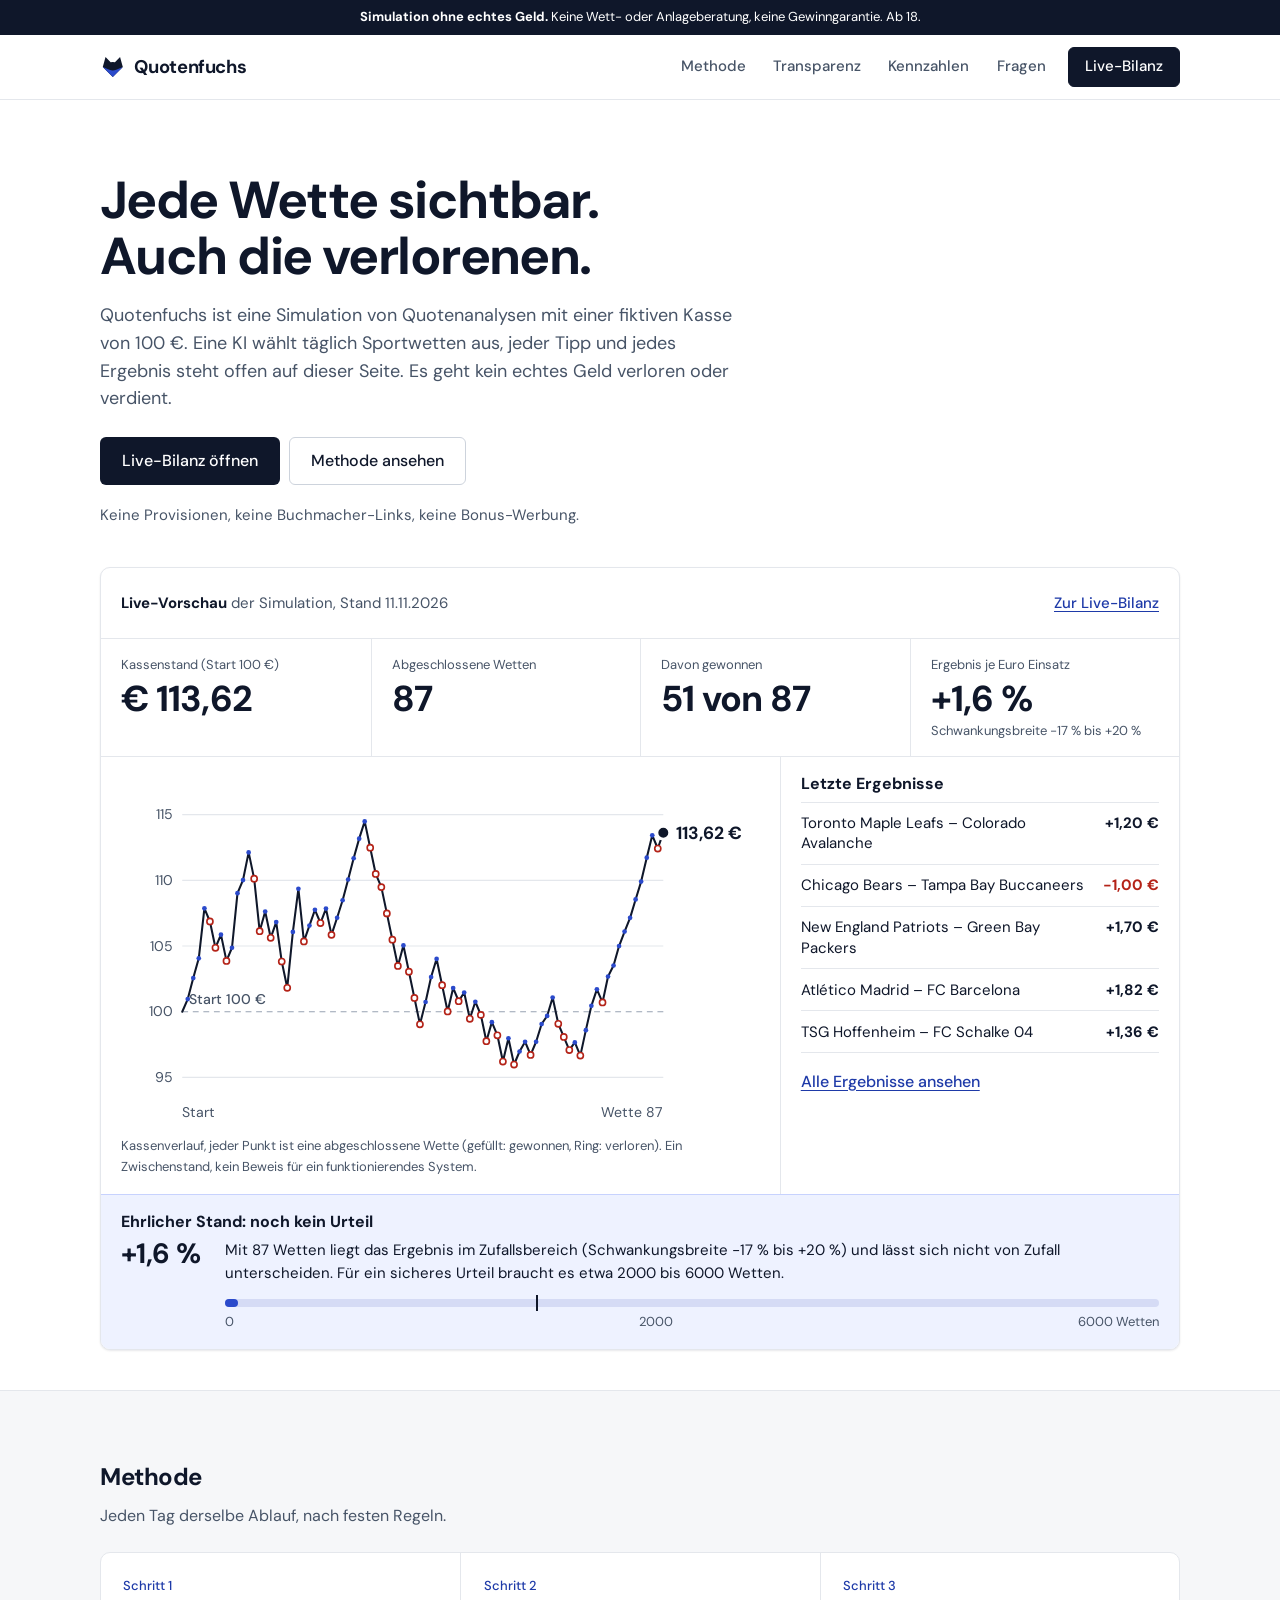
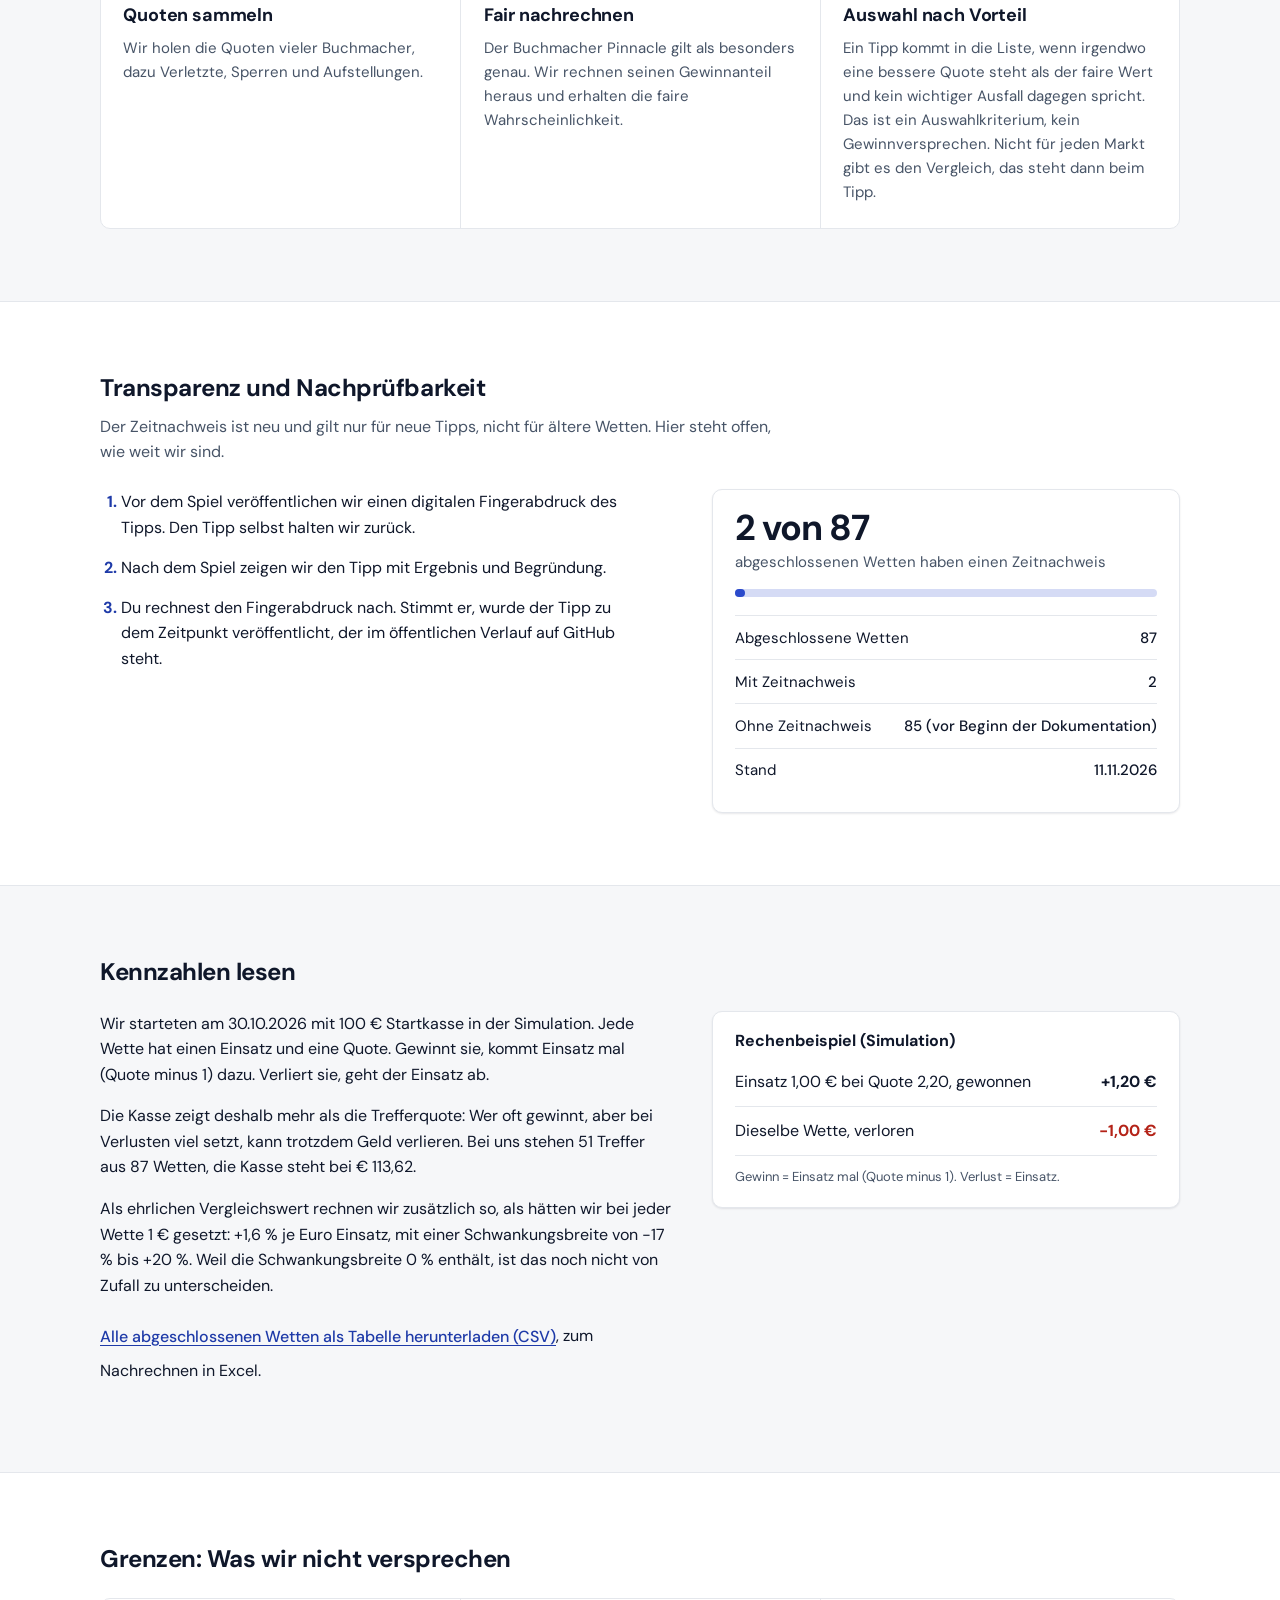
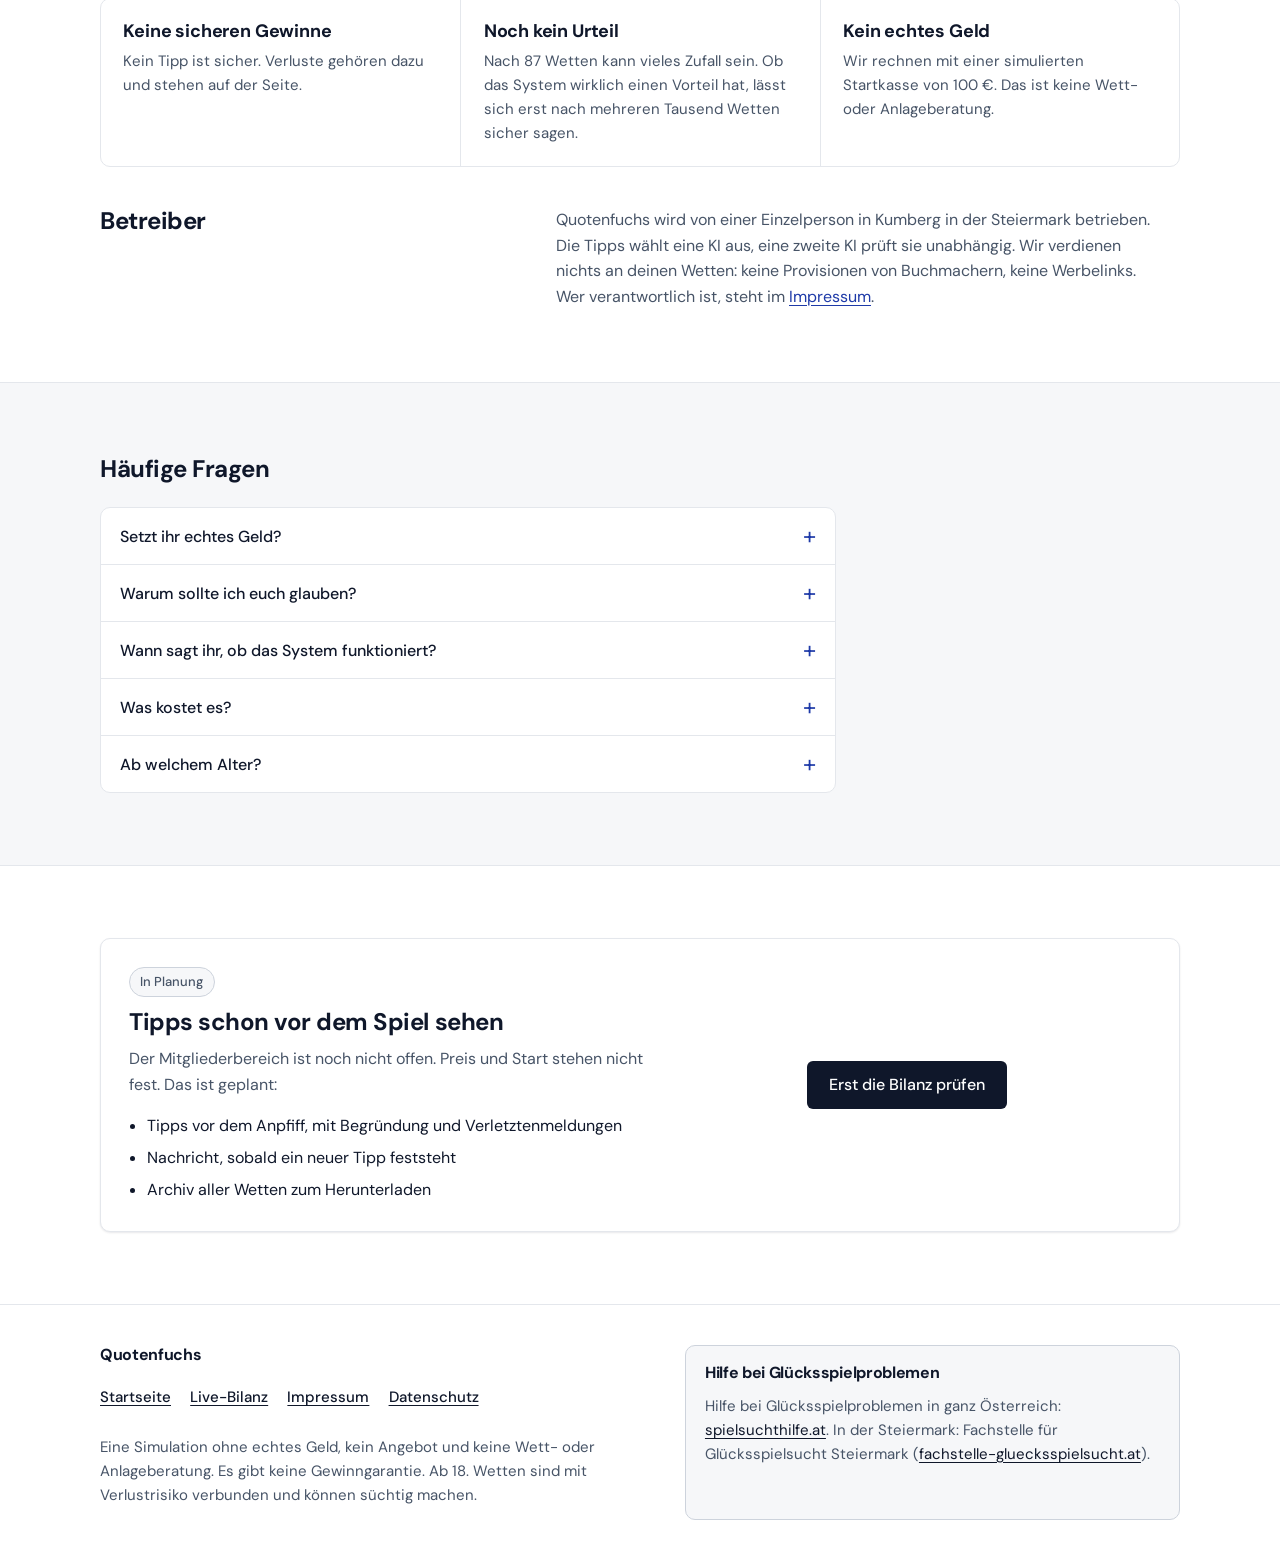
==== commit 19c0c8fa: "Stand 2026-11-11 12:34 UTC" ====
--- a/index.html
+++ b/index.html
@@ -2,217 +2,168 @@
 <html lang="de"><head><meta charset="utf-8"><meta name="viewport" content="width=device-width,initial-scale=1,viewport-fit=cover">
 <title>Quotenfuchs</title>
 <meta name="description" content="Quotenfuchs zeigt jede Sportwette offen, auch die verlorenen. Simulierte Kasse und Zeitnachweis für neue Tipps.">
-<meta name="theme-color" content="#0B1230"><meta property="og:title" content="Quotenfuchs: Wir zeigen jede Wette, auch die verlorenen"><meta property="og:description" content="Simulierte Kasse. Jeder Tipp mit Ergebnis, Zeitnachweis für neue Tipps, nichts wird nachträglich gelöscht."><meta property="og:type" content="website"><meta property="og:locale" content="de_AT">
-<link rel="icon" href="data:image/svg+xml,%3Csvg xmlns=%27http://www.w3.org/2000/svg%27 viewBox=%270 0 240 240%27%3E%3Crect width=%27240%27 height=%27240%27 rx=%2740%27 fill=%27%230B1230%27/%3E%3Cpath d=%27M52 28 L100 78 Q120 72 140 78 L188 28 L214 122 L120 216 L26 122 Z%27 fill=%27%23FF7A1A%27/%3E%3Cpath d=%27M26 122 L88 148 Q120 160 152 148 L214 122 L120 216 Z%27 fill=%27%23FFF3E3%27/%3E%3C/svg%3E">
+<meta name="theme-color" content="#FFFFFF"><meta property="og:title" content="Quotenfuchs: Jede Wette sichtbar, auch die verlorenen"><meta property="og:description" content="Simulierte Kasse. Jeder Tipp mit Ergebnis, Zeitnachweis für neue Tipps, nichts wird nachträglich gelöscht."><meta property="og:type" content="website"><meta property="og:locale" content="de_AT">
+<link rel="icon" href="data:image/svg+xml,%3Csvg xmlns=%27http://www.w3.org/2000/svg%27 viewBox=%270 0 240 240%27%3E%3Crect width=%27240%27 height=%27240%27 rx=%2740%27 fill=%27%23FFFFFF%27/%3E%3Cpath d=%27M52 28 L100 78 Q120 72 140 78 L188 28 L214 122 L120 216 L26 122 Z%27 fill=%27%230F172A%27/%3E%3Cpath d=%27M26 122 L88 148 Q120 160 152 148 L214 122 L120 216 Z%27 fill=%27%232B4ACB%27/%3E%3C/svg%3E">
 <link rel="stylesheet" href="assets/fonts.css">
 <link rel="stylesheet" href="assets/site.css">
+<script src="assets/site.js" defer></script>
 <style>
-h1,h2,h3{font-family:var(--display);letter-spacing:-.02em;text-wrap:balance;margin:0}
-h1{font-weight:800;font-size:var(--t-2xl);line-height:1.02}
-h2{font-weight:800;font-size:var(--t-xl);line-height:1.08}
-h3{font-weight:700;font-size:var(--t-l);line-height:1.2}
-.btn{font:700 var(--t-m)/1 var(--body);text-decoration:none;padding:0 1.4rem;min-height:52px;border-radius:999px;display:inline-flex;align-items:center;justify-content:center;border:2px solid transparent;transition:background-color .15s}
-.btn.main{background:var(--fuchs);color:#1b0c00}.btn.main:hover{background:#ff8f3d}
-.btn.line{border-color:var(--tinte);color:var(--tinte)}.btn.line:hover{background:rgba(18,22,43,.07)}
-.btn.main.dark{background:var(--fuchs)}
-section.s{padding-block:var(--sp-5)}
-.s-head{max-width:40rem;margin-bottom:var(--sp-3)}
-.s-head p{color:var(--grau);margin:.8rem 0 0}
+h1,h2,h3{font-family:var(--font);margin:0;text-wrap:balance}
+h1{font-weight:700;font-size:var(--t-2xl);line-height:1.08;letter-spacing:-.03em}
+h2{font-weight:700;font-size:var(--t-xl);line-height:1.2;letter-spacing:-.02em}
+h3{font-weight:700;font-size:var(--t-l);line-height:1.3;letter-spacing:-.01em}
+.btn{font:600 var(--t-m)/1 var(--font);text-decoration:none;padding:0 1.3rem;min-height:48px;border-radius:var(--r-s);display:inline-flex;align-items:center;justify-content:center;border:1px solid transparent}
+.btn.main{background:var(--tinte);color:#fff}.btn.main:hover{background:#1E293B}
+.btn.line{background:#fff;border-color:var(--linie-d);color:var(--tinte)}.btn.line:hover{background:var(--bg)}
+section.s{padding-block:var(--sp-5);border-top:1px solid var(--linie)}
+section.s.w{background:#fff}
+.s-head{max-width:42rem;margin-bottom:var(--sp-3)}
+.s-head p{color:var(--grau);margin:.7rem 0 0}
 /* Hero */
-.hero{padding-block:var(--sp-4) var(--sp-5)}
-.hero-grid{display:grid;grid-template-columns:1.1fr .9fr;gap:var(--sp-4);align-items:center}
-.hero .lead{font-size:var(--t-l);line-height:1.5;color:var(--tinte);max-width:34rem;margin:1.3rem 0 0}
-.cta{display:flex;flex-wrap:wrap;gap:.7rem;margin-top:1.6rem}
-.unab{margin:1.2rem 0 0;color:var(--grau);font-size:var(--t-s)}
-/* Kassenbuch-Karte mit Fuchs */
-.buch{position:relative;padding-top:6.8rem}
-.fox{position:absolute;top:0;right:1.2rem;width:9.6rem;height:auto;z-index:3;overflow:visible}
-.fox .eye{transform-box:fill-box;transform-origin:center;animation:blinzeln 6s infinite}
-.fox .glas{transform-box:fill-box;transform-origin:30% 30%;animation:wippe 7s ease-in-out infinite}
-@keyframes blinzeln{0%,94%,100%{transform:scaleY(1)}96%{transform:scaleY(.08)}}
-@keyframes wippe{0%,100%{transform:rotate(0)}50%{transform:rotate(-6deg)}}
-.buch-card{position:relative;z-index:2;background:var(--karte);border:1px solid var(--linie);border-radius:var(--r-l);padding:1.5rem 1.5rem 1.2rem;box-shadow:0 1px 0 var(--linie),0 18px 40px -22px rgba(18,22,43,.35);
-  background-image:repeating-linear-gradient(transparent 0 2.1rem,rgba(36,64,255,.07) 2.1rem calc(2.1rem + 1px));background-position:0 .6rem;background-color:var(--karte)}
-.buch-l{margin:0;font-size:var(--t-s);color:var(--grau);padding-right:7rem}
-.buch-v{margin:.15rem 0 .2rem;font:800 var(--t-num)/1 var(--display);letter-spacing:-.04em;font-variant-numeric:tabular-nums}
-.buch-z{display:grid;grid-template-columns:1fr 1fr;gap:.2rem 1.2rem;margin:.9rem 0 0;padding-top:.9rem;border-top:2px solid var(--tinte)}
-.buch-z dt{font-size:var(--t-xs);color:var(--grau)}
-.buch-z dd{margin:0;font:700 var(--t-l)/1.2 var(--display);font-variant-numeric:tabular-nums}
-.urteil{margin-top:1.1rem;padding:.9rem 1rem 1rem;border-radius:var(--r-m);background:var(--creme);border:1px solid #F0DFC6}
-.urteil p{margin:0;font-size:var(--t-s);line-height:1.45}
-.meter{position:relative;height:.7rem;margin:.8rem 0 .3rem;border-radius:999px;background:#E9DCC6;overflow:visible}
-.meter i{position:absolute;left:0;top:0;bottom:0;width:max(.7rem,var(--p));border-radius:999px;background:var(--tinte)}
-.meter .m2{position:absolute;left:33.33%;top:-.25rem;bottom:-.25rem;width:2px;background:var(--fuchs-text)}
+.hero{padding-block:var(--sp-5) var(--sp-4);background:#fff}
+.hero-text{max-width:46rem}
+.hero .lead{font-size:var(--t-l);line-height:1.55;color:var(--grau);margin:1.1rem 0 0;max-width:40rem}
+.cta{display:flex;flex-wrap:wrap;gap:.6rem;margin-top:1.5rem}
+.unab{margin:1.1rem 0 0;color:var(--grau);font-size:var(--t-s)}
+/* Vorschau */
+.prev{margin-top:var(--sp-4);background:#fff;border:1px solid var(--linie);border-radius:var(--r-m);box-shadow:var(--schatten);overflow:hidden}
+.prev-h{display:flex;justify-content:space-between;align-items:center;gap:1rem;flex-wrap:wrap;padding:.8rem 1.25rem;border-bottom:1px solid var(--linie);font-size:var(--t-s);color:var(--grau)}
+.prev-h b{color:var(--tinte)}
+.prev-h a{font-weight:600;color:var(--akzent-d);display:inline-flex;align-items:center;min-height:44px}
+.strip{display:grid;grid-template-columns:repeat(4,1fr);border-bottom:1px solid var(--linie)}
+.strip>div{padding:1rem 1.25rem;border-left:1px solid var(--linie)}
+.strip>div:first-child{border-left:0}
+.strip dt{font-size:var(--t-xs);color:var(--grau)}
+.strip dd{margin:.15rem 0 0;font:700 var(--t-num)/1.15 var(--font);letter-spacing:-.02em}
+.strip dd small{display:block;font:400 var(--t-xs)/1.35 var(--font);letter-spacing:0;color:var(--grau);margin-top:.2rem}
+.pv-grid{display:grid;grid-template-columns:1.7fr 1fr}
+.spark{margin:0;padding:1.1rem 1.25rem 1rem}
+.spark svg{width:100%;height:auto;max-height:22rem;display:block}
+.spark figcaption{font-size:var(--t-xs);color:var(--grau);margin-top:.6rem}
+.pv-side{border-left:1px solid var(--linie);padding:1.1rem 1.25rem}
+.pv-side h2{font-size:var(--t-m);letter-spacing:0;margin-bottom:.5rem}
+.letzte{list-style:none;margin:0;padding:0;border-top:1px solid var(--linie)}
+.letzte li{display:flex;justify-content:space-between;gap:1rem;padding:.65rem 0;border-bottom:1px solid var(--linie);font-size:var(--t-s);line-height:1.35}
+.letzte span:first-child{overflow-wrap:anywhere}
+.letzte .w,.letzte .l{font-weight:700;white-space:nowrap}
+.letzte .w{color:var(--tinte)}.letzte .l{color:var(--minus)}
+.pv-side a.mehr{display:inline-flex;align-items:center;min-height:44px;margin-top:.4rem;font-weight:600;color:var(--akzent-d)}
+.urteil{display:grid;grid-template-columns:auto 1fr;gap:.4rem 1.5rem;align-items:start;padding:1.1rem 1.25rem;background:var(--akzent-bg);border-top:1px solid var(--akzent-rand)}
+.urteil h3{grid-column:1/-1;font-size:var(--t-m);letter-spacing:0}
+.urteil p{margin:0;font-size:var(--t-s);line-height:1.5}
+.urteil .big{font:700 1.75rem/1.1 var(--font);letter-spacing:-.02em;white-space:nowrap}
+.meter{position:relative;height:.5rem;margin:.9rem 0 .3rem;border-radius:999px;background:#D5DBF5;overflow:visible}
+.meter i{position:absolute;left:0;top:0;bottom:0;width:max(.5rem,var(--p));border-radius:999px;background:var(--akzent)}
+.meter .m2{position:absolute;left:33.33%;top:-.25rem;bottom:-.25rem;width:2px;background:var(--tinte)}
 .m-l{display:flex;justify-content:space-between;font-size:var(--t-xs)!important;color:var(--grau)}
-.stand{margin:.9rem 0 0;font-size:var(--t-xs);color:var(--grau)}
-/* Verlauf */
-.verlauf{background:var(--nacht);color:#fff}
-.verlauf .s-head p{color:rgba(255,255,255,.78)}
-.v-grid{display:grid;grid-template-columns:1.6fr 1fr;gap:var(--sp-4);align-items:start}
-.spark{margin:0}
-.spark svg{width:100%;height:auto;max-height:26rem;display:block}
-.spark figcaption{font-size:var(--t-s);color:rgba(255,255,255,.78);margin-top:.8rem;max-width:36rem}
-.letzte-h{font-size:var(--t-l);margin-bottom:.7rem}
-.letzte{list-style:none;margin:0;padding:0;border-top:1px solid rgba(255,255,255,.25)}
-.letzte li{display:flex;justify-content:space-between;gap:1rem;padding:.75rem 0;border-bottom:1px solid rgba(255,255,255,.16);font-size:var(--t-s);line-height:1.35}
-.letzte span:first-child{overflow-wrap:anywhere}
-.letzte .w,.letzte .l{font-weight:700;white-space:nowrap;font-variant-numeric:tabular-nums}
-.letzte .w{color:#FFF3E3}.letzte .l{color:#FF9D95}
-.verlauf a.mehr{display:inline-flex;align-items:center;min-height:44px;margin-top:.6rem;font-weight:600}
-/* Kasse lesen */
-.rechnen{display:grid;grid-template-columns:1.1fr .9fr;gap:var(--sp-4);align-items:start}
-.rechnen p{margin:0 0 1rem;max-width:34rem}
-.beispiel{background:var(--karte);border:1px solid var(--linie);border-radius:var(--r-m);padding:1.3rem 1.4rem}
-.beispiel h3{font-size:var(--t-m);margin-bottom:.6rem}
-.beispiel .z{display:flex;justify-content:space-between;gap:1rem;padding:.65rem 0;border-bottom:1px solid var(--linie);font-variant-numeric:tabular-nums}
-.beispiel .z:last-of-type{border-bottom:2px solid var(--tinte)}
-.beispiel .z b{font-family:var(--display);font-size:var(--t-l)}
-.beispiel .z .m{color:var(--minus)}
-.beispiel .z .p{color:var(--kobalt-d)}
-.beispiel small{display:block;margin-top:.7rem;color:var(--grau);font-size:var(--t-xs)}
-.link{display:inline-flex;align-items:center;min-height:44px;font-weight:600;text-underline-offset:3px}
-/* So arbeitet der Fuchs */
-.steps{list-style:none;padding:0;margin:var(--sp-3) 0 0;display:grid;grid-template-columns:repeat(3,1fr);gap:var(--sp-3);counter-reset:st;position:relative}
-.steps li{counter-increment:st;position:relative;padding-top:3.4rem}
-.steps li::before{content:counter(st);position:absolute;top:0;left:0;width:2.6rem;height:2.6rem;border-radius:50%;background:var(--tinte);color:#fff;font:800 1.25rem/2.6rem var(--display);text-align:center}
-.steps li::after{content:"";position:absolute;top:1.3rem;left:3.2rem;right:-1.2rem;height:2px;background:var(--linie)}
-.steps li:last-child::after{display:none}
-.steps p{margin:.4rem 0 0;color:var(--grau);max-width:22rem}
-/* Nachpruefbar */
-.proof{background:var(--creme)}
+.urteil .rest{grid-column:2}
+/* Methode */
+.steps{list-style:none;padding:0;margin:var(--sp-3) 0 0;display:grid;grid-template-columns:repeat(3,1fr);gap:0;counter-reset:st;border:1px solid var(--linie);border-radius:var(--r-m);background:#fff;overflow:hidden}
+.steps li{counter-increment:st;padding:1.4rem 1.4rem 1.5rem;border-left:1px solid var(--linie)}
+.steps li:first-child{border-left:0}
+.steps li::before{content:"Schritt " counter(st);display:block;font-size:var(--t-xs);font-weight:600;color:var(--akzent-d);margin-bottom:.5rem}
+.steps p{margin:.5rem 0 0;color:var(--grau);font-size:var(--t-s)}
+/* Transparenz */
 .proofgrid{display:grid;grid-template-columns:1.1fr .9fr;gap:var(--sp-4);align-items:start}
 .proof ol{padding-left:1.3rem;margin:0;display:grid;gap:.9rem;max-width:34rem}
-.proof ol li::marker{font-weight:700;color:var(--fuchs-text)}
-.stamp{background:var(--karte);border:1px solid #E8D5B8;border-radius:var(--r-m);padding:1.3rem 1.4rem}
-.stamp .big{font:800 clamp(2.2rem,6vw,3rem)/1 var(--display);letter-spacing:-.03em;font-variant-numeric:tabular-nums}
-.stamp .big small{font:500 var(--t-s)/1.3 var(--body);letter-spacing:0;color:var(--grau);display:block;margin-top:.4rem}
-.stamp .meter{background:#EFE6D6;margin:1rem 0 1.1rem}
-.stamp .meter i{background:var(--kobalt)}
-.stamp .row{display:flex;justify-content:space-between;gap:1rem;padding:.55rem 0;border-top:1px dashed #D9CBB1;font-size:var(--t-s)}
+.proof ol li::marker{font-weight:700;color:var(--akzent-d)}
+.stamp{background:#fff;border:1px solid var(--linie);border-radius:var(--r-m);padding:1.25rem 1.4rem;box-shadow:var(--schatten)}
+.stamp .num{margin:0;font:700 2.25rem/1 var(--font);letter-spacing:-.03em}
+.stamp .num small{font:400 var(--t-s)/1.4 var(--font);letter-spacing:0;color:var(--grau);display:block;margin-top:.4rem}
+.stamp .meter{margin:1rem 0 1.1rem}
+.stamp .row{display:flex;justify-content:space-between;gap:1rem;padding:.6rem 0;border-top:1px solid var(--linie);font-size:var(--t-s)}
 .stamp .row span:last-child{text-align:right;font-weight:500}
-/* Ehrlich */
-.no{display:grid;grid-template-columns:repeat(3,1fr);margin-top:var(--sp-3);border-top:2px solid var(--tinte)}
-.no div{padding:1.2rem 1.4rem 0 0}
-.no div+div{padding-left:1.4rem;border-left:1px solid var(--linie)}
+/* Kennzahlen */
+.rechnen{display:grid;grid-template-columns:1.1fr .9fr;gap:var(--sp-4);align-items:start}
+.rechnen p{margin:0 0 1rem;max-width:36rem}
+.beispiel{background:#fff;border:1px solid var(--linie);border-radius:var(--r-m);padding:1.2rem 1.4rem;box-shadow:var(--schatten)}
+.beispiel h3{font-size:var(--t-m);margin-bottom:.4rem;letter-spacing:0}
+.beispiel .z{display:flex;justify-content:space-between;gap:1rem;padding:.7rem 0;border-bottom:1px solid var(--linie)}
+.beispiel .z b{font-weight:700}
+.beispiel .z .m{color:var(--minus)}
+.beispiel small{display:block;margin-top:.7rem;color:var(--grau);font-size:var(--t-xs)}
+.link{display:inline-flex;align-items:center;min-height:44px;font-weight:600;color:var(--akzent-d)}
+/* Grenzen */
+.no{display:grid;grid-template-columns:repeat(3,1fr);margin-top:var(--sp-3);border:1px solid var(--linie);border-radius:var(--r-m);background:#fff;overflow:hidden}
+.no div{padding:1.3rem 1.4rem}
+.no div+div{border-left:1px solid var(--linie)}
 .no h3{margin-bottom:.4rem}
-.no p{margin:0;color:var(--grau)}
-.dahinter{display:grid;grid-template-columns:.8fr 1.2fr;gap:var(--sp-4);margin-top:var(--sp-5);padding-top:var(--sp-4);border-top:1px solid var(--linie)}
-.dahinter p{margin:0;max-width:36rem}
+.no p{margin:0;color:var(--grau);font-size:var(--t-s)}
+.dahinter{display:grid;grid-template-columns:.8fr 1.2fr;gap:var(--sp-4);margin-top:var(--sp-4)}
+.dahinter p{margin:0;max-width:38rem;color:var(--grau)}
+.dahinter a{color:var(--akzent-d)}
 /* FAQ */
-.faq{display:grid;gap:0;max-width:46rem;border-top:2px solid var(--tinte)}
-.faq details{border-bottom:1px solid var(--linie)}
-.faq summary{cursor:pointer;list-style:none;display:flex;justify-content:space-between;align-items:center;gap:1rem;min-height:56px;padding:.5rem 0;font:700 var(--t-l)/1.25 var(--display)}
+.faq{max-width:46rem;border:1px solid var(--linie);border-radius:var(--r-m);background:#fff;overflow:hidden}
+.faq details+details{border-top:1px solid var(--linie)}
+.faq summary{cursor:pointer;list-style:none;display:flex;justify-content:space-between;align-items:center;gap:1rem;min-height:56px;padding:.5rem 1.2rem;font:600 var(--t-m)/1.35 var(--font)}
 .faq summary::-webkit-details-marker{display:none}
-.faq summary::after{content:"+";font:500 1.7rem/1 var(--body);color:var(--fuchs-text);flex:none}
+.faq summary::after{content:"+";font:400 1.5rem/1 var(--font);color:var(--akzent-d);flex:none}
 .faq details[open] summary::after{content:"\2212"}
-.faq p{margin:0 0 1.1rem;color:var(--grau);max-width:38rem}
-/* Mitglied */
-.join{background:var(--nacht);color:#fff}
-.join .wrap2{display:grid;grid-template-columns:1.2fr .8fr;gap:var(--sp-4);align-items:center}
-.join p{color:rgba(255,255,255,.82);max-width:32rem}
-.join ul{margin:1rem 0 0;padding-left:1.1rem;color:rgba(255,255,255,.9);display:grid;gap:.4rem}
-.badge{display:inline-block;font-size:var(--t-xs);font-weight:700;background:rgba(255,122,26,.2);color:#FFC59A;padding:.3rem .8rem;border-radius:999px;margin-bottom:.8rem}
-.sf{margin-top:0}
+.faq p{margin:0;padding:0 1.2rem 1.1rem;color:var(--grau);max-width:40rem}
+/* Mitglieder */
+.join .box{display:grid;grid-template-columns:1.3fr .7fr;gap:var(--sp-4);align-items:center;background:#fff;border:1px solid var(--linie);border-radius:var(--r-m);padding:1.75rem;box-shadow:var(--schatten)}
+.join p{color:var(--grau);max-width:34rem;margin:.6rem 0 0}
+.join ul{margin:1rem 0 0;padding-left:1.1rem;display:grid;gap:.4rem}
+.badge{display:inline-block;font-size:var(--t-xs);font-weight:600;background:var(--bg);color:var(--grau);border:1px solid var(--linie-d);padding:.2rem .65rem;border-radius:999px;margin-bottom:.7rem}
 @media (max-width:52rem){
-  .hero-grid,.v-grid,.rechnen,.proofgrid,.join .wrap2,.dahinter{grid-template-columns:1fr}
-  .hero{padding-block:var(--sp-3) var(--sp-4)}
-  .buch{padding-top:5.4rem}.fox{width:7.4rem}
-  .steps{grid-template-columns:1fr;gap:var(--sp-2)}
-  .steps li{padding:0 0 1.2rem 3.6rem}
-  .steps li::after{top:2.8rem;bottom:0;left:1.3rem;right:auto;width:2px;height:auto}
-  .no{grid-template-columns:1fr}
-  .no div,.no div+div{padding:1.1rem 0;border-left:0;border-bottom:1px solid var(--linie)}
+  .strip{grid-template-columns:1fr 1fr}
+  .strip>div:nth-child(3){border-left:0}
+  .strip>div:nth-child(n+3){border-top:1px solid var(--linie)}
+  .pv-grid,.rechnen,.proofgrid,.join .box,.dahinter{grid-template-columns:1fr}
+  .pv-side{border-left:0;border-top:1px solid var(--linie)}
+  .steps,.no{grid-template-columns:1fr}
+  .steps li,.no div+div{border-left:0;border-top:1px solid var(--linie)}
+  .steps li:first-child{border-top:0}
+  .urteil{grid-template-columns:1fr}.urteil .rest{grid-column:1}
   section.s{padding-block:var(--sp-4)}
-  .buch-card{padding:1.2rem 1.1rem}
+  .hero{padding-block:var(--sp-4) var(--sp-3)}
+  .join .box{padding:1.25rem}
 }
-@media (prefers-reduced-motion:reduce){.fox .eye,.fox .glas{animation:none}}
 </style>
 </head><body>
 <a class="skip" href="#hauptinhalt">Zum Inhalt springen</a>
 <div class="sim" role="note"><b>Simulation ohne echtes Geld.</b> Keine Wett- oder Anlageberatung, keine Gewinngarantie. Ab 18.</div>
-<header class="sh"><div class="qf-wrap sh-in">
-    <a class="sh-logo" href="index.html" aria-label="Quotenfuchs, zur Startseite"><svg viewBox="0 0 240 240" aria-hidden="true"><path d="M52 28 L100 78 Q120 72 140 78 L188 28 L214 122 L120 216 L26 122 Z" fill="#FF7A1A"/><path d="M26 122 L88 148 Q120 160 152 148 L214 122 L120 216 Z" fill="#FFF3E3"/></svg>Quotenfuchs</a>
-    <nav class="sh-nav" aria-label="Hauptmenü"><a href="#verlauf">Verlauf</a><a href="#so">So arbeitet der Fuchs</a><a href="#beweis">Nachprüfbar</a><a href="#fragen">Fragen</a><a class="sh-cta" href="bilanz.html">Live-Bilanz</a></nav>
-  </div></header>
+<header class="sh"><div class="qf-wrap sh-in"><a class="sh-logo" href="index.html" aria-label="Quotenfuchs, zur Startseite"><svg viewBox="0 0 240 240" aria-hidden="true" focusable="false"><path d="M52 28 L100 78 Q120 72 140 78 L188 28 L214 122 L120 216 L26 122 Z" fill="#0F172A"/><path d="M26 122 L88 148 Q120 160 152 148 L214 122 L120 216 Z" fill="#2B4ACB"/></svg>Quotenfuchs</a><nav class="sh-nav" aria-label="Hauptmenü"><a href="#so">Methode</a><a href="#beweis">Transparenz</a><a href="#kasse">Kennzahlen</a><a href="#fragen">Fragen</a><a class="sh-cta" href="bilanz.html">Live-Bilanz</a></nav><details class="sh-menu"><summary><i aria-hidden="true"></i>Menü</summary><div class="sh-panel"><a href="#so">Methode</a><a href="#beweis">Transparenz</a><a href="#kasse">Kennzahlen</a><a href="#fragen">Fragen</a><a href="bilanz.html">Live-Bilanz</a></div></details></div></header>
 
 <main id="hauptinhalt">
   <section class="hero" id="top">
-    <div class="qf-wrap hero-grid">
-      <div>
-        <h1>Wir zeigen jede Wette. Auch die verlorenen.</h1>
-        <p class="lead">Der Quotenfuchs ist ein Experiment: Eine KI wählt jeden Tag Sportwetten aus, und wir zeigen jede davon, auch die verlorenen. Alles ist eine Simulation, es geht kein echtes Geld verloren oder verdient.</p>
+    <div class="qf-wrap">
+      <div class="hero-text">
+        <h1>Jede Wette sichtbar. Auch die verlorenen.</h1>
+        <p class="lead">Quotenfuchs ist eine Simulation von Quotenanalysen mit einer fiktiven Kasse von 100 €. Eine KI wählt täglich Sportwetten aus, jeder Tipp und jedes Ergebnis steht offen auf dieser Seite. Es geht kein echtes Geld verloren oder verdient.</p>
         <div class="cta">
-          <a class="btn main" href="bilanz.html">Live-Bilanz ansehen</a>
-          <a class="btn line" href="#so">So arbeitet der Fuchs</a>
+          <a class="btn main" href="bilanz.html">Live-Bilanz öffnen</a>
+          <a class="btn line" href="#so">Methode ansehen</a>
         </div>
         <p class="unab">Keine Provisionen, keine Buchmacher-Links, keine Bonus-Werbung.</p>
       </div>
-      <div class="buch">
-        <svg class="fox" viewBox="0 0 260 250" role="img" aria-label="Der Quotenfuchs mit Lupe">
-        <path d="M52 28 L100 78 Q120 72 140 78 L188 28 L214 122 L120 216 L26 122 Z" fill="#FF7A1A"/>
-        <path d="M64 54 L93 83 L57 99 Z M176 54 L147 83 L183 99 Z" fill="#8F2F08"/>
-        <path d="M26 122 L88 150 Q120 164 152 150 L214 122 L120 216 Z" fill="#FFF3E3"/>
-        <g class="eye"><ellipse cx="88" cy="126" rx="8" ry="10.5" fill="#0B1230"/><circle cx="91" cy="122" r="2.6" fill="#fff"/></g>
-        <g class="eye"><ellipse cx="152" cy="126" rx="8" ry="10.5" fill="#0B1230"/><circle cx="155" cy="122" r="2.6" fill="#fff"/></g>
-        <path d="M74 108 L102 112 M166 108 L138 112" stroke="#0B1230" stroke-width="4" stroke-linecap="round"/>
-        <ellipse cx="120" cy="196" rx="10" ry="8" fill="#0B1230"/>
-        <g class="glas">
-          <line x1="205" y1="188" x2="240" y2="228" stroke="#FFD23F" stroke-width="12" stroke-linecap="round"/>
-          <circle cx="180" cy="160" r="36" fill="rgba(255,255,255,.22)" stroke="#12162B" stroke-width="7"/>
-          <path d="M162 148 Q170 138 182 137" stroke="#fff" stroke-width="4" fill="none" stroke-linecap="round" opacity=".9"/>
-        </g>
-      </svg>
-        <div class="buch-card">
-          <p class="buch-l">Simulierte Kasse, Start 100 €</p>
-          <p class="buch-v">€ 113,62</p>
-          <dl class="buch-z">
-            <div><dt>Abgeschlossene Wetten</dt><dd>87</dd></div>
-            <div><dt>Davon gewonnen</dt><dd>51 von 87</dd></div>
-          </dl>
-          <div class="urteil">
-            <p><b>Noch kein Urteil.</b> Mit 87 Wetten lässt sich Können nicht von Zufall unterscheiden. Dafür braucht es etwa 2000 bis 6000 Wetten.</p>
-            <div class="meter" style="--p:calc(87 / 6000 * 100%)" role="img" aria-label="87 von mindestens 2000 bis 6000 nötigen Wetten"><i></i><span class="m2"></span></div>
-            <p class="m-l" aria-hidden="true"><span>0</span><span>2000</span><span>6000</span></p>
-          </div>
-          <p class="stand">Stand 11.11.2026. Die laufende Zahl steht in der Live-Bilanz.</p>
-        </div>
-      </div>
-    </div>
-  </section>
-
-  <section class="s verlauf on-dark" id="verlauf">
-    <div class="qf-wrap">
-      <div class="s-head"><h2>So lief es bisher</h2>
-      <p>Jeder Punkt ist eine abgeschlossene Wette. Die Linie zeigt, was aus der simulierten Startkasse von 100 € geworden ist.</p></div>
-      <div class="v-grid">
-        <figure class="spark"><svg viewBox="0 0 520 300" role="img" aria-label="Kassenverlauf: von 100 Euro auf 113,62 Euro nach 87 Wetten"><line x1="40" x2="450" y1="258.6" y2="258.6" stroke="#fff" stroke-opacity=".12"/><text x="32" y="262.6" font-size="12" fill="#fff" fill-opacity=".72" text-anchor="end">95</text><text x="32" y="206.6" font-size="12" fill="#fff" fill-opacity=".72" text-anchor="end">100</text><line x1="40" x2="450" y1="146.6" y2="146.6" stroke="#fff" stroke-opacity=".12"/><text x="32" y="150.6" font-size="12" fill="#fff" fill-opacity=".72" text-anchor="end">105</text><line x1="40" x2="450" y1="90.6" y2="90.6" stroke="#fff" stroke-opacity=".12"/><text x="32" y="94.6" font-size="12" fill="#fff" fill-opacity=".72" text-anchor="end">110</text><line x1="40" x2="450" y1="34.6" y2="34.6" stroke="#fff" stroke-opacity=".12"/><text x="32" y="38.6" font-size="12" fill="#fff" fill-opacity=".72" text-anchor="end">115</text><line x1="40" x2="450" y1="202.6" y2="202.6" stroke="#fff" stroke-opacity=".6" stroke-dasharray="5 4"/><text x="46" y="195.6" font-size="12" fill="#fff" fill-opacity=".85" font-weight="600">Start 100 €</text><polyline points="40.0,202.6 44.7,191.8 49.4,173.9 54.1,157.1 58.9,114.5 63.6,125.7 68.3,148.1 73.0,136.9 77.7,159.3 82.4,148.1 87.1,101.6 91.8,90.4 96.6,66.8 101.3,89.2 106.0,134.0 110.7,117.2 115.4,139.6 120.1,126.2 124.8,159.8 129.5,182.2 134.3,134.6 139.0,97.9 143.7,142.7 148.4,129.2 153.1,115.8 157.8,127.0 162.5,114.7 167.2,137.1 172.0,122.5 176.7,107.6 181.4,89.9 186.1,71.8 190.8,55.1 195.5,40.4 200.2,62.8 204.9,85.2 209.7,96.4 214.4,118.8 219.1,141.2 223.8,163.6 228.5,146.1 233.2,168.5 237.9,190.9 242.6,213.3 247.4,194.3 252.1,173.0 256.8,157.6 261.5,180.0 266.2,202.4 270.9,182.4 275.6,193.6 280.3,186.2 285.1,208.6 289.8,194.1 294.5,205.3 299.2,227.7 303.9,211.5 308.6,222.7 313.3,245.1 318.0,225.2 322.8,247.6 327.5,236.5 332.2,228.2 336.9,239.4 341.6,228.2 346.3,213.1 351.0,206.2 355.7,190.5 360.5,212.9 365.2,224.1 369.9,235.3 374.6,228.8 379.3,240.0 384.0,218.3 388.7,197.6 393.4,183.5 398.2,194.7 402.9,172.6 407.6,163.2 412.3,146.6 417.0,134.3 421.7,122.6 426.4,106.9 431.1,91.7 435.9,71.3 440.6,52.3 445.3,63.5 450.0,50.0" fill="none" stroke="#FFF3E3" stroke-opacity=".75" stroke-width="2" stroke-linejoin="round" stroke-linecap="round"/><circle cx="44.7" cy="191.8" r="1.9" fill="#FFF3E3"/><circle cx="49.4" cy="173.9" r="1.9" fill="#FFF3E3"/><circle cx="54.1" cy="157.1" r="1.9" fill="#FFF3E3"/><circle cx="58.9" cy="114.5" r="1.9" fill="#FFF3E3"/><circle cx="63.6" cy="125.7" r="2.4" fill="#0B1230" stroke="#FF9D95" stroke-width="1.3"/><circle cx="68.3" cy="148.1" r="2.4" fill="#0B1230" stroke="#FF9D95" stroke-width="1.3"/><circle cx="73.0" cy="136.9" r="1.9" fill="#FFF3E3"/><circle cx="77.7" cy="159.3" r="2.4" fill="#0B1230" stroke="#FF9D95" stroke-width="1.3"/><circle cx="82.4" cy="148.1" r="1.9" fill="#FFF3E3"/><circle cx="87.1" cy="101.6" r="1.9" fill="#FFF3E3"/><circle cx="91.8" cy="90.4" r="1.9" fill="#FFF3E3"/><circle cx="96.6" cy="66.8" r="1.9" fill="#FFF3E3"/><circle cx="101.3" cy="89.2" r="2.4" fill="#0B1230" stroke="#FF9D95" stroke-width="1.3"/><circle cx="106.0" cy="134.0" r="2.4" fill="#0B1230" stroke="#FF9D95" stroke-width="1.3"/><circle cx="110.7" cy="117.2" r="1.9" fill="#FFF3E3"/><circle cx="115.4" cy="139.6" r="2.4" fill="#0B1230" stroke="#FF9D95" stroke-width="1.3"/><circle cx="120.1" cy="126.2" r="1.9" fill="#FFF3E3"/><circle cx="124.8" cy="159.8" r="2.4" fill="#0B1230" stroke="#FF9D95" stroke-width="1.3"/><circle cx="129.5" cy="182.2" r="2.4" fill="#0B1230" stroke="#FF9D95" stroke-width="1.3"/><circle cx="134.3" cy="134.6" r="1.9" fill="#FFF3E3"/><circle cx="139.0" cy="97.9" r="1.9" fill="#FFF3E3"/><circle cx="143.7" cy="142.7" r="2.4" fill="#0B1230" stroke="#FF9D95" stroke-width="1.3"/><circle cx="148.4" cy="129.2" r="1.9" fill="#FFF3E3"/><circle cx="153.1" cy="115.8" r="1.9" fill="#FFF3E3"/><circle cx="157.8" cy="127.0" r="2.4" fill="#0B1230" stroke="#FF9D95" stroke-width="1.3"/><circle cx="162.5" cy="114.7" r="1.9" fill="#FFF3E3"/><circle cx="167.2" cy="137.1" r="2.4" fill="#0B1230" stroke="#FF9D95" stroke-width="1.3"/><circle cx="172.0" cy="122.5" r="1.9" fill="#FFF3E3"/><circle cx="176.7" cy="107.6" r="1.9" fill="#FFF3E3"/><circle cx="181.4" cy="89.9" r="1.9" fill="#FFF3E3"/><circle cx="186.1" cy="71.8" r="1.9" fill="#FFF3E3"/><circle cx="190.8" cy="55.1" r="1.9" fill="#FFF3E3"/><circle cx="195.5" cy="40.4" r="1.9" fill="#FFF3E3"/><circle cx="200.2" cy="62.8" r="2.4" fill="#0B1230" stroke="#FF9D95" stroke-width="1.3"/><circle cx="204.9" cy="85.2" r="2.4" fill="#0B1230" stroke="#FF9D95" stroke-width="1.3"/><circle cx="209.7" cy="96.4" r="2.4" fill="#0B1230" stroke="#FF9D95" stroke-width="1.3"/><circle cx="214.4" cy="118.8" r="2.4" fill="#0B1230" stroke="#FF9D95" stroke-width="1.3"/><circle cx="219.1" cy="141.2" r="2.4" fill="#0B1230" stroke="#FF9D95" stroke-width="1.3"/><circle cx="223.8" cy="163.6" r="2.4" fill="#0B1230" stroke="#FF9D95" stroke-width="1.3"/><circle cx="228.5" cy="146.1" r="1.9" fill="#FFF3E3"/><circle cx="233.2" cy="168.5" r="2.4" fill="#0B1230" stroke="#FF9D95" stroke-width="1.3"/><circle cx="237.9" cy="190.9" r="2.4" fill="#0B1230" stroke="#FF9D95" stroke-width="1.3"/><circle cx="242.6" cy="213.3" r="2.4" fill="#0B1230" stroke="#FF9D95" stroke-width="1.3"/><circle cx="247.4" cy="194.3" r="1.9" fill="#FFF3E3"/><circle cx="252.1" cy="173.0" r="1.9" fill="#FFF3E3"/><circle cx="256.8" cy="157.6" r="1.9" fill="#FFF3E3"/><circle cx="261.5" cy="180.0" r="2.4" fill="#0B1230" stroke="#FF9D95" stroke-width="1.3"/><circle cx="266.2" cy="202.4" r="2.4" fill="#0B1230" stroke="#FF9D95" stroke-width="1.3"/><circle cx="270.9" cy="182.4" r="1.9" fill="#FFF3E3"/><circle cx="275.6" cy="193.6" r="2.4" fill="#0B1230" stroke="#FF9D95" stroke-width="1.3"/><circle cx="280.3" cy="186.2" r="1.9" fill="#FFF3E3"/><circle cx="285.1" cy="208.6" r="2.4" fill="#0B1230" stroke="#FF9D95" stroke-width="1.3"/><circle cx="289.8" cy="194.1" r="1.9" fill="#FFF3E3"/><circle cx="294.5" cy="205.3" r="2.4" fill="#0B1230" stroke="#FF9D95" stroke-width="1.3"/><circle cx="299.2" cy="227.7" r="2.4" fill="#0B1230" stroke="#FF9D95" stroke-width="1.3"/><circle cx="303.9" cy="211.5" r="1.9" fill="#FFF3E3"/><circle cx="308.6" cy="222.7" r="2.4" fill="#0B1230" stroke="#FF9D95" stroke-width="1.3"/><circle cx="313.3" cy="245.1" r="2.4" fill="#0B1230" stroke="#FF9D95" stroke-width="1.3"/><circle cx="318.0" cy="225.2" r="1.9" fill="#FFF3E3"/><circle cx="322.8" cy="247.6" r="2.4" fill="#0B1230" stroke="#FF9D95" stroke-width="1.3"/><circle cx="327.5" cy="236.5" r="1.9" fill="#FFF3E3"/><circle cx="332.2" cy="228.2" r="1.9" fill="#FFF3E3"/><circle cx="336.9" cy="239.4" r="2.4" fill="#0B1230" stroke="#FF9D95" stroke-width="1.3"/><circle cx="341.6" cy="228.2" r="1.9" fill="#FFF3E3"/><circle cx="346.3" cy="213.1" r="1.9" fill="#FFF3E3"/><circle cx="351.0" cy="206.2" r="1.9" fill="#FFF3E3"/><circle cx="355.7" cy="190.5" r="1.9" fill="#FFF3E3"/><circle cx="360.5" cy="212.9" r="2.4" fill="#0B1230" stroke="#FF9D95" stroke-width="1.3"/><circle cx="365.2" cy="224.1" r="2.4" fill="#0B1230" stroke="#FF9D95" stroke-width="1.3"/><circle cx="369.9" cy="235.3" r="2.4" fill="#0B1230" stroke="#FF9D95" stroke-width="1.3"/><circle cx="374.6" cy="228.8" r="1.9" fill="#FFF3E3"/><circle cx="379.3" cy="240.0" r="2.4" fill="#0B1230" stroke="#FF9D95" stroke-width="1.3"/><circle cx="384.0" cy="218.3" r="1.9" fill="#FFF3E3"/><circle cx="388.7" cy="197.6" r="1.9" fill="#FFF3E3"/><circle cx="393.4" cy="183.5" r="1.9" fill="#FFF3E3"/><circle cx="398.2" cy="194.7" r="2.4" fill="#0B1230" stroke="#FF9D95" stroke-width="1.3"/><circle cx="402.9" cy="172.6" r="1.9" fill="#FFF3E3"/><circle cx="407.6" cy="163.2" r="1.9" fill="#FFF3E3"/><circle cx="412.3" cy="146.6" r="1.9" fill="#FFF3E3"/><circle cx="417.0" cy="134.3" r="1.9" fill="#FFF3E3"/><circle cx="421.7" cy="122.6" r="1.9" fill="#FFF3E3"/><circle cx="426.4" cy="106.9" r="1.9" fill="#FFF3E3"/><circle cx="431.1" cy="91.7" r="1.9" fill="#FFF3E3"/><circle cx="435.9" cy="71.3" r="1.9" fill="#FFF3E3"/><circle cx="440.6" cy="52.3" r="1.9" fill="#FFF3E3"/><circle cx="445.3" cy="63.5" r="2.4" fill="#0B1230" stroke="#FF9D95" stroke-width="1.3"/><circle cx="450.0" cy="50.0" r="1.9" fill="#FFF3E3"/><circle cx="450.0" cy="50.0" r="6" fill="#FF7A1A" stroke="#0B1230" stroke-width="2.5"/><text x="461.0" y="55.0" font-size="15" font-weight="700" fill="#fff">113,62 €</text><text x="40" y="292" font-size="12" fill="#fff" fill-opacity=".72">Start</text><text x="450" y="292" font-size="12" fill="#fff" fill-opacity=".72" text-anchor="end">Wette 87</text></svg><figcaption>Kassenverlauf der Simulation, Stand 11.11.2026. Gefüllte Punkte: gewonnen, Ringe: verloren. Ein Zwischenstand, kein Beweis für ein funktionierendes System.</figcaption></figure>
-        <div><h3 class="letzte-h">Die letzten Ergebnisse</h3><ul class="letzte"><li><span>Toronto Maple Leafs – Colorado Avalanche</span><span class="w">+1,20 €</span></li><li><span>Chicago Bears – Tampa Bay Buccaneers</span><span class="l">−1,00 €</span></li><li><span>New England Patriots – Green Bay Packers</span><span class="w">+1,70 €</span></li><li><span>Atlético Madrid – FC Barcelona</span><span class="w">+1,82 €</span></li><li><span>TSG Hoffenheim – FC Schalke 04</span><span class="w">+1,36 €</span></li></ul><a class="mehr" href="bilanz.html#bilanz">Alle Ergebnisse ansehen</a></div>
-      </div>
-    </div>
-  </section>
-
-  <section class="s" id="kasse">
-    <div class="qf-wrap">
-      <div class="s-head"><h2>So liest du die Kasse</h2></div>
-      <div class="rechnen">
-        <div>
-          <p>Wir starteten am 30.10.2026 mit 100 € Startkasse in der Simulation. Jede Wette hat einen Einsatz und eine Quote. Gewinnt sie, kommt Einsatz mal (Quote minus 1) dazu. Verliert sie, geht der Einsatz ab.</p>
-          <p>Die Kasse zeigt deshalb mehr als die Trefferquote: Wer oft gewinnt, aber bei Verlusten viel setzt, kann trotzdem Geld verlieren. Bei uns stehen 51 Treffer aus 87 Wetten, die Kasse steht bei € 113,62.</p>
-          <p><a class="link" href="bilanz.csv" download>Alle abgeschlossenen Wetten als Tabelle herunterladen (CSV)</a>, zum Nachrechnen in Excel.</p>
-        </div>
-        <div class="beispiel">
-          <h3>Rechenbeispiel (Simulation)</h3>
-          <div class="z"><span>Einsatz 1,00 € bei Quote 2,20, gewonnen</span><b class="p">+1,20 €</b></div>
-          <div class="z"><span>Dieselbe Wette, verloren</span><b class="m">−1,00 €</b></div>
-          <small>Gewinn = Einsatz mal (Quote minus 1). Verlust = Einsatz.</small>
-        </div>
-      </div>
-    </div>
-  </section>
-
-  <section class="s" id="so" style="padding-top:0">
-    <div class="qf-wrap">
-      <div class="s-head"><h2>So arbeitet der Fuchs</h2><p>Jeden Tag derselbe Ablauf. Keine Bauchgefühle, keine Geheimtipps.</p></div>
+
+      <div class="prev" id="verlauf" role="region" aria-label="Vorschau auf die Live-Bilanz">
+        <div class="prev-h"><span><b>Live-Vorschau</b> der Simulation, Stand 11.11.2026</span><a href="bilanz.html">Zur Live-Bilanz</a></div>
+        <dl class="strip" style="margin:0">
+          <div><dt>Kassenstand (Start 100 €)</dt><dd>€ 113,62</dd></div>
+          <div><dt>Abgeschlossene Wetten</dt><dd>87</dd></div>
+          <div><dt>Davon gewonnen</dt><dd>51 von 87</dd></div>
+          <div><dt>Ergebnis je Euro Einsatz</dt><dd>+1,6 %<small>Schwankungsbreite −17 % bis +20 %</small></dd></div>
+        </dl>
+        <div class="pv-grid">
+          <figure class="spark"><svg viewBox="0 0 520 300" role="img" aria-label="Kassenverlauf: von 100 Euro auf 113,62 Euro nach 87 Wetten"><line x1="40" x2="450" y1="258.6" y2="258.6" stroke="#E4E7EC"/><text x="32" y="262.6" font-size="12" fill="#475467" text-anchor="end">95</text><text x="32" y="206.6" font-size="12" fill="#475467" text-anchor="end">100</text><line x1="40" x2="450" y1="146.6" y2="146.6" stroke="#E4E7EC"/><text x="32" y="150.6" font-size="12" fill="#475467" text-anchor="end">105</text><line x1="40" x2="450" y1="90.6" y2="90.6" stroke="#E4E7EC"/><text x="32" y="94.6" font-size="12" fill="#475467" text-anchor="end">110</text><line x1="40" x2="450" y1="34.6" y2="34.6" stroke="#E4E7EC"/><text x="32" y="38.6" font-size="12" fill="#475467" text-anchor="end">115</text><line x1="40" x2="450" y1="202.6" y2="202.6" stroke="#98A2B3" stroke-dasharray="5 4"/><text x="46" y="195.6" font-size="12" fill="#475467" font-weight="600">Start 100 €</text><polyline points="40.0,202.6 44.7,191.8 49.4,173.9 54.1,157.1 58.9,114.5 63.6,125.7 68.3,148.1 73.0,136.9 77.7,159.3 82.4,148.1 87.1,101.6 91.8,90.4 96.6,66.8 101.3,89.2 106.0,134.0 110.7,117.2 115.4,139.6 120.1,126.2 124.8,159.8 129.5,182.2 134.3,134.6 139.0,97.9 143.7,142.7 148.4,129.2 153.1,115.8 157.8,127.0 162.5,114.7 167.2,137.1 172.0,122.5 176.7,107.6 181.4,89.9 186.1,71.8 190.8,55.1 195.5,40.4 200.2,62.8 204.9,85.2 209.7,96.4 214.4,118.8 219.1,141.2 223.8,163.6 228.5,146.1 233.2,168.5 237.9,190.9 242.6,213.3 247.4,194.3 252.1,173.0 256.8,157.6 261.5,180.0 266.2,202.4 270.9,182.4 275.6,193.6 280.3,186.2 285.1,208.6 289.8,194.1 294.5,205.3 299.2,227.7 303.9,211.5 308.6,222.7 313.3,245.1 318.0,225.2 322.8,247.6 327.5,236.5 332.2,228.2 336.9,239.4 341.6,228.2 346.3,213.1 351.0,206.2 355.7,190.5 360.5,212.9 365.2,224.1 369.9,235.3 374.6,228.8 379.3,240.0 384.0,218.3 388.7,197.6 393.4,183.5 398.2,194.7 402.9,172.6 407.6,163.2 412.3,146.6 417.0,134.3 421.7,122.6 426.4,106.9 431.1,91.7 435.9,71.3 440.6,52.3 445.3,63.5 450.0,50.0" fill="none" stroke="#0F172A" stroke-width="1.75" stroke-linejoin="round" stroke-linecap="round"/><circle cx="44.7" cy="191.8" r="2" fill="#2B4ACB"/><circle cx="49.4" cy="173.9" r="2" fill="#2B4ACB"/><circle cx="54.1" cy="157.1" r="2" fill="#2B4ACB"/><circle cx="58.9" cy="114.5" r="2" fill="#2B4ACB"/><circle cx="63.6" cy="125.7" r="2.6" fill="#fff" stroke="#B42318" stroke-width="1.4"/><circle cx="68.3" cy="148.1" r="2.6" fill="#fff" stroke="#B42318" stroke-width="1.4"/><circle cx="73.0" cy="136.9" r="2" fill="#2B4ACB"/><circle cx="77.7" cy="159.3" r="2.6" fill="#fff" stroke="#B42318" stroke-width="1.4"/><circle cx="82.4" cy="148.1" r="2" fill="#2B4ACB"/><circle cx="87.1" cy="101.6" r="2" fill="#2B4ACB"/><circle cx="91.8" cy="90.4" r="2" fill="#2B4ACB"/><circle cx="96.6" cy="66.8" r="2" fill="#2B4ACB"/><circle cx="101.3" cy="89.2" r="2.6" fill="#fff" stroke="#B42318" stroke-width="1.4"/><circle cx="106.0" cy="134.0" r="2.6" fill="#fff" stroke="#B42318" stroke-width="1.4"/><circle cx="110.7" cy="117.2" r="2" fill="#2B4ACB"/><circle cx="115.4" cy="139.6" r="2.6" fill="#fff" stroke="#B42318" stroke-width="1.4"/><circle cx="120.1" cy="126.2" r="2" fill="#2B4ACB"/><circle cx="124.8" cy="159.8" r="2.6" fill="#fff" stroke="#B42318" stroke-width="1.4"/><circle cx="129.5" cy="182.2" r="2.6" fill="#fff" stroke="#B42318" stroke-width="1.4"/><circle cx="134.3" cy="134.6" r="2" fill="#2B4ACB"/><circle cx="139.0" cy="97.9" r="2" fill="#2B4ACB"/><circle cx="143.7" cy="142.7" r="2.6" fill="#fff" stroke="#B42318" stroke-width="1.4"/><circle cx="148.4" cy="129.2" r="2" fill="#2B4ACB"/><circle cx="153.1" cy="115.8" r="2" fill="#2B4ACB"/><circle cx="157.8" cy="127.0" r="2.6" fill="#fff" stroke="#B42318" stroke-width="1.4"/><circle cx="162.5" cy="114.7" r="2" fill="#2B4ACB"/><circle cx="167.2" cy="137.1" r="2.6" fill="#fff" stroke="#B42318" stroke-width="1.4"/><circle cx="172.0" cy="122.5" r="2" fill="#2B4ACB"/><circle cx="176.7" cy="107.6" r="2" fill="#2B4ACB"/><circle cx="181.4" cy="89.9" r="2" fill="#2B4ACB"/><circle cx="186.1" cy="71.8" r="2" fill="#2B4ACB"/><circle cx="190.8" cy="55.1" r="2" fill="#2B4ACB"/><circle cx="195.5" cy="40.4" r="2" fill="#2B4ACB"/><circle cx="200.2" cy="62.8" r="2.6" fill="#fff" stroke="#B42318" stroke-width="1.4"/><circle cx="204.9" cy="85.2" r="2.6" fill="#fff" stroke="#B42318" stroke-width="1.4"/><circle cx="209.7" cy="96.4" r="2.6" fill="#fff" stroke="#B42318" stroke-width="1.4"/><circle cx="214.4" cy="118.8" r="2.6" fill="#fff" stroke="#B42318" stroke-width="1.4"/><circle cx="219.1" cy="141.2" r="2.6" fill="#fff" stroke="#B42318" stroke-width="1.4"/><circle cx="223.8" cy="163.6" r="2.6" fill="#fff" stroke="#B42318" stroke-width="1.4"/><circle cx="228.5" cy="146.1" r="2" fill="#2B4ACB"/><circle cx="233.2" cy="168.5" r="2.6" fill="#fff" stroke="#B42318" stroke-width="1.4"/><circle cx="237.9" cy="190.9" r="2.6" fill="#fff" stroke="#B42318" stroke-width="1.4"/><circle cx="242.6" cy="213.3" r="2.6" fill="#fff" stroke="#B42318" stroke-width="1.4"/><circle cx="247.4" cy="194.3" r="2" fill="#2B4ACB"/><circle cx="252.1" cy="173.0" r="2" fill="#2B4ACB"/><circle cx="256.8" cy="157.6" r="2" fill="#2B4ACB"/><circle cx="261.5" cy="180.0" r="2.6" fill="#fff" stroke="#B42318" stroke-width="1.4"/><circle cx="266.2" cy="202.4" r="2.6" fill="#fff" stroke="#B42318" stroke-width="1.4"/><circle cx="270.9" cy="182.4" r="2" fill="#2B4ACB"/><circle cx="275.6" cy="193.6" r="2.6" fill="#fff" stroke="#B42318" stroke-width="1.4"/><circle cx="280.3" cy="186.2" r="2" fill="#2B4ACB"/><circle cx="285.1" cy="208.6" r="2.6" fill="#fff" stroke="#B42318" stroke-width="1.4"/><circle cx="289.8" cy="194.1" r="2" fill="#2B4ACB"/><circle cx="294.5" cy="205.3" r="2.6" fill="#fff" stroke="#B42318" stroke-width="1.4"/><circle cx="299.2" cy="227.7" r="2.6" fill="#fff" stroke="#B42318" stroke-width="1.4"/><circle cx="303.9" cy="211.5" r="2" fill="#2B4ACB"/><circle cx="308.6" cy="222.7" r="2.6" fill="#fff" stroke="#B42318" stroke-width="1.4"/><circle cx="313.3" cy="245.1" r="2.6" fill="#fff" stroke="#B42318" stroke-width="1.4"/><circle cx="318.0" cy="225.2" r="2" fill="#2B4ACB"/><circle cx="322.8" cy="247.6" r="2.6" fill="#fff" stroke="#B42318" stroke-width="1.4"/><circle cx="327.5" cy="236.5" r="2" fill="#2B4ACB"/><circle cx="332.2" cy="228.2" r="2" fill="#2B4ACB"/><circle cx="336.9" cy="239.4" r="2.6" fill="#fff" stroke="#B42318" stroke-width="1.4"/><circle cx="341.6" cy="228.2" r="2" fill="#2B4ACB"/><circle cx="346.3" cy="213.1" r="2" fill="#2B4ACB"/><circle cx="351.0" cy="206.2" r="2" fill="#2B4ACB"/><circle cx="355.7" cy="190.5" r="2" fill="#2B4ACB"/><circle cx="360.5" cy="212.9" r="2.6" fill="#fff" stroke="#B42318" stroke-width="1.4"/><circle cx="365.2" cy="224.1" r="2.6" fill="#fff" stroke="#B42318" stroke-width="1.4"/><circle cx="369.9" cy="235.3" r="2.6" fill="#fff" stroke="#B42318" stroke-width="1.4"/><circle cx="374.6" cy="228.8" r="2" fill="#2B4ACB"/><circle cx="379.3" cy="240.0" r="2.6" fill="#fff" stroke="#B42318" stroke-width="1.4"/><circle cx="384.0" cy="218.3" r="2" fill="#2B4ACB"/><circle cx="388.7" cy="197.6" r="2" fill="#2B4ACB"/><circle cx="393.4" cy="183.5" r="2" fill="#2B4ACB"/><circle cx="398.2" cy="194.7" r="2.6" fill="#fff" stroke="#B42318" stroke-width="1.4"/><circle cx="402.9" cy="172.6" r="2" fill="#2B4ACB"/><circle cx="407.6" cy="163.2" r="2" fill="#2B4ACB"/><circle cx="412.3" cy="146.6" r="2" fill="#2B4ACB"/><circle cx="417.0" cy="134.3" r="2" fill="#2B4ACB"/><circle cx="421.7" cy="122.6" r="2" fill="#2B4ACB"/><circle cx="426.4" cy="106.9" r="2" fill="#2B4ACB"/><circle cx="431.1" cy="91.7" r="2" fill="#2B4ACB"/><circle cx="435.9" cy="71.3" r="2" fill="#2B4ACB"/><circle cx="440.6" cy="52.3" r="2" fill="#2B4ACB"/><circle cx="445.3" cy="63.5" r="2.6" fill="#fff" stroke="#B42318" stroke-width="1.4"/><circle cx="450.0" cy="50.0" r="2" fill="#2B4ACB"/><circle cx="450.0" cy="50.0" r="5.5" fill="#0F172A" stroke="#fff" stroke-width="2.5"/><text x="461.0" y="55.0" font-size="15" font-weight="700" fill="#0F172A">113,62 €</text><text x="40" y="292" font-size="12" fill="#475467">Start</text><text x="450" y="292" font-size="12" fill="#475467" text-anchor="end">Wette 87</text></svg><figcaption>Kassenverlauf, jeder Punkt ist eine abgeschlossene Wette (gefüllt: gewonnen, Ring: verloren). Ein Zwischenstand, kein Beweis für ein funktionierendes System.</figcaption></figure>
+          <div class="pv-side"><h2>Letzte Ergebnisse</h2><ul class="letzte"><li><span>Toronto Maple Leafs – Colorado Avalanche</span><span class="w">+1,20 €</span></li><li><span>Chicago Bears – Tampa Bay Buccaneers</span><span class="l">−1,00 €</span></li><li><span>New England Patriots – Green Bay Packers</span><span class="w">+1,70 €</span></li><li><span>Atlético Madrid – FC Barcelona</span><span class="w">+1,82 €</span></li><li><span>TSG Hoffenheim – FC Schalke 04</span><span class="w">+1,36 €</span></li></ul><a class="mehr" href="bilanz.html#bilanz">Alle Ergebnisse ansehen</a></div>
+        </div>
+        <div class="urteil">
+          <h3>Ehrlicher Stand: noch kein Urteil</h3>
+          <p class="big">+1,6 %</p>
+          <p class="rest">Mit 87 Wetten liegt das Ergebnis im Zufallsbereich (Schwankungsbreite −17 % bis +20 %) und lässt sich nicht von Zufall unterscheiden. Für ein sicheres Urteil braucht es etwa 2000 bis 6000 Wetten.
+          <span class="meter" style="--p:calc(87 / 6000 * 100%);display:block" role="img" aria-label="87 von mindestens 2000 bis 6000 nötigen Wetten"><i></i><span class="m2"></span></span>
+          <span class="m-l" aria-hidden="true"><span>0</span><span>2000</span><span>6000 Wetten</span></span></p>
+        </div>
+      </div>
+    </div>
+  </section>
+
+  <section class="s" id="so">
+    <div class="qf-wrap">
+      <div class="s-head"><h2>Methode</h2><p>Jeden Tag derselbe Ablauf, nach festen Regeln.</p></div>
       <ol class="steps">
         <li><h3>Quoten sammeln</h3><p>Wir holen die Quoten vieler Buchmacher, dazu Verletzte, Sperren und Aufstellungen.</p></li>
         <li><h3>Fair nachrechnen</h3><p>Der Buchmacher Pinnacle gilt als besonders genau. Wir rechnen seinen Gewinnanteil heraus und erhalten die faire Wahrscheinlichkeit.</p></li>
@@ -221,10 +172,10 @@
     </div>
   </section>
 
-  <section class="s proof" id="beweis">
-    <div class="qf-wrap">
-      <div class="s-head"><h2>So machen wir Tipps nachprüfbar</h2>
-      <p>Der Zeitnachweis ist neu und gilt noch nicht für alle Wetten. Hier steht offen, wie weit wir sind.</p></div>
+  <section class="s w proof" id="beweis">
+    <div class="qf-wrap">
+      <div class="s-head"><h2>Transparenz und Nachprüfbarkeit</h2>
+      <p>Der Zeitnachweis ist neu und gilt nur für neue Tipps, nicht für ältere Wetten. Hier steht offen, wie weit wir sind.</p></div>
       <div class="proofgrid">
         <ol>
           <li>Vor dem Spiel veröffentlichen wir einen digitalen Fingerabdruck des Tipps. Den Tipp selbst halten wir zurück.</li>
@@ -232,7 +183,7 @@
           <li>Du rechnest den Fingerabdruck nach. Stimmt er, wurde der Tipp zu dem Zeitpunkt veröffentlicht, der im öffentlichen Verlauf auf GitHub steht.</li>
         </ol>
         <div class="stamp" role="group" aria-label="Stand des Zeitnachweises">
-          <p class="big" style="margin:0">2 von 87<small>abgeschlossenen Wetten haben einen Zeitnachweis</small></p>
+          <p class="num">2 von 87<small>abgeschlossenen Wetten haben einen Zeitnachweis</small></p>
           <div class="meter" style="--p:calc(2 / 87 * 100%)" aria-hidden="true"><i></i></div>
           <div class="row"><span>Abgeschlossene Wetten</span><span>87</span></div>
           <div class="row"><span>Mit Zeitnachweis</span><span>2</span></div>
@@ -243,22 +194,42 @@
     </div>
   </section>
 
-  <section class="s" id="ehrlich">
-    <div class="qf-wrap">
-      <h2>Was wir nicht versprechen</h2>
+  <section class="s" id="kasse">
+    <div class="qf-wrap">
+      <div class="s-head"><h2>Kennzahlen lesen</h2></div>
+      <div class="rechnen">
+        <div>
+          <p>Wir starteten am 30.10.2026 mit 100 € Startkasse in der Simulation. Jede Wette hat einen Einsatz und eine Quote. Gewinnt sie, kommt Einsatz mal (Quote minus 1) dazu. Verliert sie, geht der Einsatz ab.</p>
+          <p>Die Kasse zeigt deshalb mehr als die Trefferquote: Wer oft gewinnt, aber bei Verlusten viel setzt, kann trotzdem Geld verlieren. Bei uns stehen 51 Treffer aus 87 Wetten, die Kasse steht bei € 113,62.</p>
+          <p>Als ehrlichen Vergleichswert rechnen wir zusätzlich so, als hätten wir bei jeder Wette 1 € gesetzt: +1,6 % je Euro Einsatz, mit einer Schwankungsbreite von −17 % bis +20 %. Weil die Schwankungsbreite 0 % enthält, ist das noch nicht von Zufall zu unterscheiden.</p>
+          <p><a class="link" href="bilanz.csv" download>Alle abgeschlossenen Wetten als Tabelle herunterladen (CSV)</a>, zum Nachrechnen in Excel.</p>
+        </div>
+        <div class="beispiel">
+          <h3>Rechenbeispiel (Simulation)</h3>
+          <div class="z"><span>Einsatz 1,00 € bei Quote 2,20, gewonnen</span><b>+1,20 €</b></div>
+          <div class="z"><span>Dieselbe Wette, verloren</span><b class="m">−1,00 €</b></div>
+          <small>Gewinn = Einsatz mal (Quote minus 1). Verlust = Einsatz.</small>
+        </div>
+      </div>
+    </div>
+  </section>
+
+  <section class="s w" id="ehrlich">
+    <div class="qf-wrap">
+      <h2>Grenzen: Was wir nicht versprechen</h2>
       <div class="no">
         <div><h3>Keine sicheren Gewinne</h3><p>Kein Tipp ist sicher. Verluste gehören dazu und stehen auf der Seite.</p></div>
         <div><h3>Noch kein Urteil</h3><p>Nach 87 Wetten kann vieles Zufall sein. Ob das System wirklich einen Vorteil hat, lässt sich erst nach mehreren Tausend Wetten sicher sagen.</p></div>
         <div><h3>Kein echtes Geld</h3><p>Wir rechnen mit einer simulierten Startkasse von 100 €. Das ist keine Wett- oder Anlageberatung.</p></div>
       </div>
       <div class="dahinter" id="dahinter">
-        <h2>Wer steckt dahinter</h2>
+        <h2>Betreiber</h2>
         <p>Quotenfuchs wird von einer Einzelperson in Kumberg in der Steiermark betrieben. Die Tipps wählt eine KI aus, eine zweite KI prüft sie unabhängig. Wir verdienen nichts an deinen Wetten: keine Provisionen von Buchmachern, keine Werbelinks. Wer verantwortlich ist, steht im <a href="impressum.html">Impressum</a>.</p>
       </div>
     </div>
   </section>
 
-  <section class="s" id="fragen" style="padding-top:0">
+  <section class="s" id="fragen">
     <div class="qf-wrap">
       <div class="s-head"><h2>Häufige Fragen</h2></div>
       <div class="faq">
@@ -271,20 +242,22 @@
     </div>
   </section>
 
-  <section class="s join on-dark" id="mitglied">
-    <div class="qf-wrap wrap2">
-      <div>
-        <span class="badge">In Planung</span>
-        <h2>Tipps schon vor dem Spiel sehen</h2>
-        <p>Der Mitgliederbereich ist noch nicht offen. Preis und Start stehen nicht fest. Das ist geplant:</p>
-        <ul><li>Tipps vor dem Anpfiff, mit Begründung und Verletztenmeldungen</li><li>Nachricht, sobald ein neuer Tipp feststeht</li><li>Archiv aller Wetten zum Herunterladen</li></ul>
-      </div>
-      <div><a class="btn main" href="bilanz.html">Erst die Bilanz prüfen</a></div>
+  <section class="s w join" id="mitglied">
+    <div class="qf-wrap">
+      <div class="box">
+        <div>
+          <span class="badge">In Planung</span>
+          <h2>Tipps schon vor dem Spiel sehen</h2>
+          <p>Der Mitgliederbereich ist noch nicht offen. Preis und Start stehen nicht fest. Das ist geplant:</p>
+          <ul><li>Tipps vor dem Anpfiff, mit Begründung und Verletztenmeldungen</li><li>Nachricht, sobald ein neuer Tipp feststeht</li><li>Archiv aller Wetten zum Herunterladen</li></ul>
+        </div>
+        <div><a class="btn main" href="bilanz.html">Erst die Bilanz prüfen</a></div>
+      </div>
     </div>
   </section>
 </main>
 
-<footer class="sf on-dark">
+<footer class="sf">
   <div class="qf-wrap sf-grid">
     <div>
       <h2>Quotenfuchs</h2>
--- a/assets/site.css
+++ b/assets/site.css
@@ -1,69 +1,72 @@
-/* Gemeinsame Gestaltung aller Seiten (Quotenfuchs). Schriften liegen lokal (fonts.css), keine externen Anfragen. */
+/* Quotenfuchs: gemeinsame Gestaltung. Nuechtern, ein Akzent, Tabellenzahlen. Schriften liegen lokal (fonts.css), keine externen Anfragen. */
 :root{
-  --nacht:#0B1230; --nacht-2:#18215A; --fuchs:#FF7A1A; --fuchs-text:#A8470A; --creme:#FFF3E3; --papier:#F5F2EA; --karte:#FFFFFF;
-  --tinte:#12162B; --grau:#565C74; --linie:#DDD8CA; --kobalt:#2440FF; --kobalt-d:#1B2FC4; --minus:#B3261E;
-  --display:"Bricolage Grotesque","Arial Narrow",system-ui,sans-serif; --body:"DM Sans",system-ui,-apple-system,"Segoe UI",sans-serif;
-  --t-xs:.8125rem; --t-s:.9375rem; --t-m:1.0625rem; --t-l:1.25rem; --t-xl:clamp(1.65rem,3.6vw,2.3rem); --t-2xl:clamp(2.35rem,6.4vw,4.1rem); --t-num:clamp(3.1rem,12vw,5.6rem);
-  --r-s:8px; --r-m:14px; --r-l:22px; --sp-1:.5rem; --sp-2:1rem; --sp-3:1.5rem; --sp-4:2.5rem; --sp-5:4rem; --sp-6:6rem;
-  --seite:68rem; color-scheme:light;
+  --bg:#F6F7F9; --karte:#FFFFFF; --tinte:#0F172A; --grau:#475467; --linie:#E4E7EC; --linie-d:#CDD3DC; --rand-ui:#7C8798;
+  --akzent:#2B4ACB; --akzent-d:#1E3AA8; --akzent-bg:#EEF2FF; --akzent-rand:#C7D2FE; --minus:#B42318; --minus-bg:#FEF3F2;
+  --font:"DM Sans",system-ui,-apple-system,"Segoe UI",sans-serif;
+  --t-xs:.8125rem; --t-s:.9375rem; --t-m:1rem; --t-l:1.125rem; --t-xl:1.5rem; --t-2xl:clamp(2rem,5.2vw,3.25rem); --t-num:clamp(1.75rem,4vw,2.25rem);
+  --r-s:6px; --r-m:10px; --sp-1:.5rem; --sp-2:1rem; --sp-3:1.5rem; --sp-4:2.5rem; --sp-5:4.5rem;
+  --schatten:0 1px 2px rgba(15,23,42,.06),0 1px 3px rgba(15,23,42,.04);
+  --seite:70rem; color-scheme:light;
 }
 *,*::before,*::after{box-sizing:border-box}
-html{-webkit-text-size-adjust:100%;scroll-behavior:smooth;scroll-padding-top:1rem}
+html{-webkit-text-size-adjust:100%;scroll-behavior:smooth;scroll-padding-top:5rem}
 @media (prefers-reduced-motion:reduce){html{scroll-behavior:auto}}
-body.qf,body{margin:0;background:var(--papier);color:var(--tinte);font:400 var(--t-m)/1.6 var(--body)}
-.qf-wrap{max-width:var(--seite);margin-inline:auto;padding-inline:max(1rem,env(safe-area-inset-left,0px)) }
-a{color:inherit}
-:focus-visible{outline:3px solid var(--kobalt);outline-offset:3px;border-radius:6px}
-.on-dark :focus-visible,.sim :focus-visible{outline-color:#FFD23F}
-.skip{position:absolute;left:-999px;top:0;background:#fff;color:var(--tinte);padding:.7rem 1rem;border-radius:10px;font-weight:700;z-index:100}
+body{margin:0;background:var(--bg);color:var(--tinte);font:400 var(--t-m)/1.6 var(--font);font-variant-numeric:tabular-nums}
+.qf-wrap{max-width:var(--seite);margin-inline:auto;padding-inline:max(1.25rem,env(safe-area-inset-left,0px))}
+a{color:inherit;text-underline-offset:3px}
+:focus-visible{outline:3px solid var(--akzent);outline-offset:2px;border-radius:4px}
+.skip{position:absolute;left:-999px;top:0;background:#fff;color:var(--tinte);padding:.7rem 1rem;border-radius:var(--r-s);font-weight:700;z-index:100;border:2px solid var(--akzent)}
 .skip:focus{left:.5rem;top:.5rem}
-/* Simulations-Leiste */
-.sim{background:var(--nacht);color:#fff;font-size:var(--t-xs);line-height:1.4;text-align:center;padding:.5rem 1rem}
+/* Hinweisleiste */
+.sim{background:var(--tinte);color:#fff;font-size:var(--t-xs);line-height:1.45;text-align:center;padding:.5rem 1rem}
 .sim b{font-weight:700}
 /* Kopf */
-.sh{background:var(--papier);border-bottom:1px solid var(--linie)}
-.sh-in{display:flex;align-items:center;justify-content:space-between;gap:1rem;min-height:4rem}
-.sh-logo{display:flex;align-items:center;gap:.55rem;font:800 1.3rem/1 var(--display);letter-spacing:-.015em;text-decoration:none;min-height:44px}
-.sh-logo svg{width:2rem;height:2rem;flex:none}
-.sh-nav{display:flex;align-items:center;gap:.25rem}
-.sh-nav a,.sh-nav button.sh-link{font:500 var(--t-s)/1 var(--body);color:var(--tinte);text-decoration:none;padding:0 .8rem;min-height:44px;display:inline-flex;align-items:center;border-radius:999px;background:none;border:0;cursor:pointer;white-space:nowrap}
-.sh-nav a:hover,.sh-nav button.sh-link:hover{background:rgba(18,22,43,.07)}
-.sh-nav a[aria-current=page]{font-weight:700;box-shadow:inset 0 -3px 0 var(--fuchs);border-radius:0}
-.sh-nav .sh-cta,.sh-btn{font:700 var(--t-s)/1 var(--body);background:var(--tinte);color:#fff;border:1.5px solid var(--tinte);border-radius:999px;padding:0 1.15rem;min-height:44px;display:inline-flex;align-items:center;text-decoration:none;cursor:pointer;margin-left:.4rem}
-.sh-nav .sh-cta:hover,.sh-btn:hover{background:var(--nacht-2);border-color:var(--nacht-2)}
-.sh-btn.ghost{background:transparent;color:var(--tinte)}
-.sh-btn.ghost:hover{background:rgba(18,22,43,.07)}
+.sh{background:rgba(255,255,255,.96);border-bottom:1px solid var(--linie);position:sticky;top:0;z-index:40}
+.sh-in{display:flex;align-items:center;gap:1rem;min-height:4rem}
+.sh-logo{display:flex;align-items:center;gap:.55rem;font:700 1.15rem/1 var(--font);letter-spacing:-.02em;text-decoration:none;min-height:44px}
+.sh-logo svg{width:1.6rem;height:1.6rem;flex:none}
+.sh-nav{display:flex;align-items:center;gap:.1rem;margin-left:auto}
+.sh-nav a{font:500 var(--t-s)/1 var(--font);color:var(--grau);text-decoration:none;padding:0 .8rem;min-height:44px;display:inline-flex;align-items:center;border-radius:var(--r-s)}
+.sh-nav a:hover{color:var(--tinte);background:var(--bg)}
+.sh-nav a[aria-current=page]{color:var(--tinte);font-weight:700}
+.sh-btn,.sh-nav .sh-cta{font:600 var(--t-s)/1 var(--font);background:var(--tinte);color:#fff;border:1px solid var(--tinte);border-radius:var(--r-s);padding:0 1rem;min-height:40px;display:inline-flex;align-items:center;justify-content:center;text-decoration:none;cursor:pointer}
+.sh-nav .sh-cta{margin-left:.5rem;color:#fff}
+.sh-nav .sh-cta:hover,.sh-btn:hover{background:#1E293B;color:#fff}
+.sh-btn.ghost{background:#fff;color:var(--tinte);border-color:var(--linie-d)}
+.sh-btn.ghost:hover{background:var(--bg);color:var(--tinte)}
 .sh-btn[hidden]{display:none}
+.sh-aktion{display:flex;gap:.4rem;align-items:center;margin-left:.6rem}
+.sh-menu{display:none;margin-left:auto}
+.sh-menu summary{list-style:none;cursor:pointer;min-height:44px;min-width:44px;display:inline-flex;align-items:center;gap:.5rem;padding:0 .9rem;border:1px solid var(--linie-d);border-radius:var(--r-s);font:600 var(--t-s) var(--font);background:#fff}
+.sh-menu summary::-webkit-details-marker{display:none}
+.sh-menu summary i{width:1rem;height:2px;background:var(--tinte);box-shadow:0 5px 0 var(--tinte),0 -5px 0 var(--tinte);display:inline-block}
+.sh-menu[open] summary{background:var(--bg)}
+.sh-panel{position:absolute;left:0;right:0;top:100%;background:#fff;border-bottom:1px solid var(--linie);box-shadow:0 12px 24px -12px rgba(15,23,42,.2);padding:.5rem max(1.25rem,env(safe-area-inset-left,0px)) 1rem}
+.sh-panel a,.sh-panel .sh-btn{display:flex;align-items:center;min-height:48px;text-decoration:none;font:500 var(--t-m) var(--font);border-bottom:1px solid var(--linie)}
+.sh-panel a[aria-current=page]{font-weight:700}
+.sh-panel .sh-btn{margin-top:.6rem;border-bottom:1px solid var(--tinte);justify-content:center;font-weight:600}
+.sh-panel .sh-btn.ghost{border-color:var(--linie-d)}
 @media (max-width:52rem){
-  .sh-in{flex-wrap:wrap;gap:0;padding-top:.15rem}
-  .sh-nav{order:3;width:100%;overflow-x:auto;gap:0;margin-inline:-.5rem;padding-inline:.5rem;border-top:1px solid var(--linie);scrollbar-width:none}
-  .sh-nav::-webkit-scrollbar{display:none}
-  .sh-aktion{order:2}
-  .sh-reg{display:none!important}
-  .sh-cta-top{order:2}
+  .sh-nav,.sh-aktion{display:none}
+  .sh-menu{display:block}
+  .sh-in{position:static}
+  .sh{position:sticky}
 }
 /* Fuss */
-.sf{background:var(--nacht);color:rgba(255,255,255,.82);padding-block:var(--sp-4) var(--sp-4);font-size:var(--t-s);line-height:1.6;margin-top:var(--sp-5)}
-.sf a{color:#fff}
+.sf{background:#fff;border-top:1px solid var(--linie);color:var(--grau);padding-block:var(--sp-4);font-size:var(--t-s);line-height:1.6}
 .sf-grid{display:grid;grid-template-columns:1.1fr 1fr;gap:var(--sp-4)}
-.sf h2{font:700 var(--t-l)/1.2 var(--display);color:#fff;margin:0 0 .6rem;letter-spacing:-.01em}
+.sf h2{font:700 var(--t-m)/1.3 var(--font);color:var(--tinte);margin:0 0 .6rem}
 .sf p{margin:0 0 .8rem;max-width:40rem}
-.sf .sf-links{display:flex;flex-wrap:wrap;gap:.2rem 1.2rem;list-style:none;padding:0;margin:0 0 1rem}
+.sf a{color:var(--tinte)}
+.sf .sf-links{display:flex;flex-wrap:wrap;gap:.1rem 1.2rem;list-style:none;padding:0;margin:0 0 1rem}
 .sf .sf-links a{display:inline-flex;align-items:center;min-height:44px;font-weight:600}
-.sf .hilfe{border:1px solid rgba(255,255,255,.28);border-radius:var(--r-m);padding:1.1rem 1.2rem;background:rgba(255,255,255,.05)}
-.sf .hilfe h2{font-size:1.05rem}
+.sf .hilfe{border:1px solid var(--linie-d);border-radius:var(--r-m);padding:1.1rem 1.2rem;background:var(--bg)}
 .sf .hilfe p:last-child{margin:0}
-.sf .small{font-size:var(--t-xs);color:rgba(255,255,255,.7)}
+.sf .small{font-size:var(--t-xs);color:var(--grau)}
 @media (max-width:52rem){.sf-grid{grid-template-columns:1fr}}
 /* Textseiten */
-.doc{max-width:44rem;margin:0 auto;padding:var(--sp-4) max(1rem,env(safe-area-inset-left,0px)) var(--sp-4)}
-.doc h1{font:800 clamp(2rem,6vw,3rem)/1.05 var(--display);letter-spacing:-.02em;margin:0 0 1rem;text-wrap:balance}
-.doc h2{font:700 1.3rem/1.2 var(--display);letter-spacing:-.01em;margin:2.2rem 0 .4rem}
-.doc p{margin:.5rem 0 .9rem}
+.doc{max-width:44rem;margin:0 auto;padding:var(--sp-4) max(1.25rem,env(safe-area-inset-left,0px)) var(--sp-4)}
+.doc h1{font:700 clamp(1.75rem,5vw,2.4rem)/1.15 var(--font);letter-spacing:-.025em;margin:0 0 1rem;text-wrap:balance}
+.doc h2{font:700 var(--t-l)/1.3 var(--font);margin:2rem 0 .3rem}
+.doc p{margin:.4rem 0 .9rem}
 .doc .stand{color:var(--grau);font-size:var(--t-s)}
-.doc a{text-underline-offset:3px}
-.sh-aktion{display:flex;gap:.4rem;align-items:center;margin-left:.6rem}
-.sh-aktion .sh-btn{margin-left:0}
-.sh-nav{margin-left:auto}
-.sf{border-top:1px solid rgba(255,255,255,.16)}
-@media (max-width:52rem){.sh-aktion{margin-left:auto}.sh-nav{margin-left:-.5rem}.sh-in .sh-cta-top{display:none}}
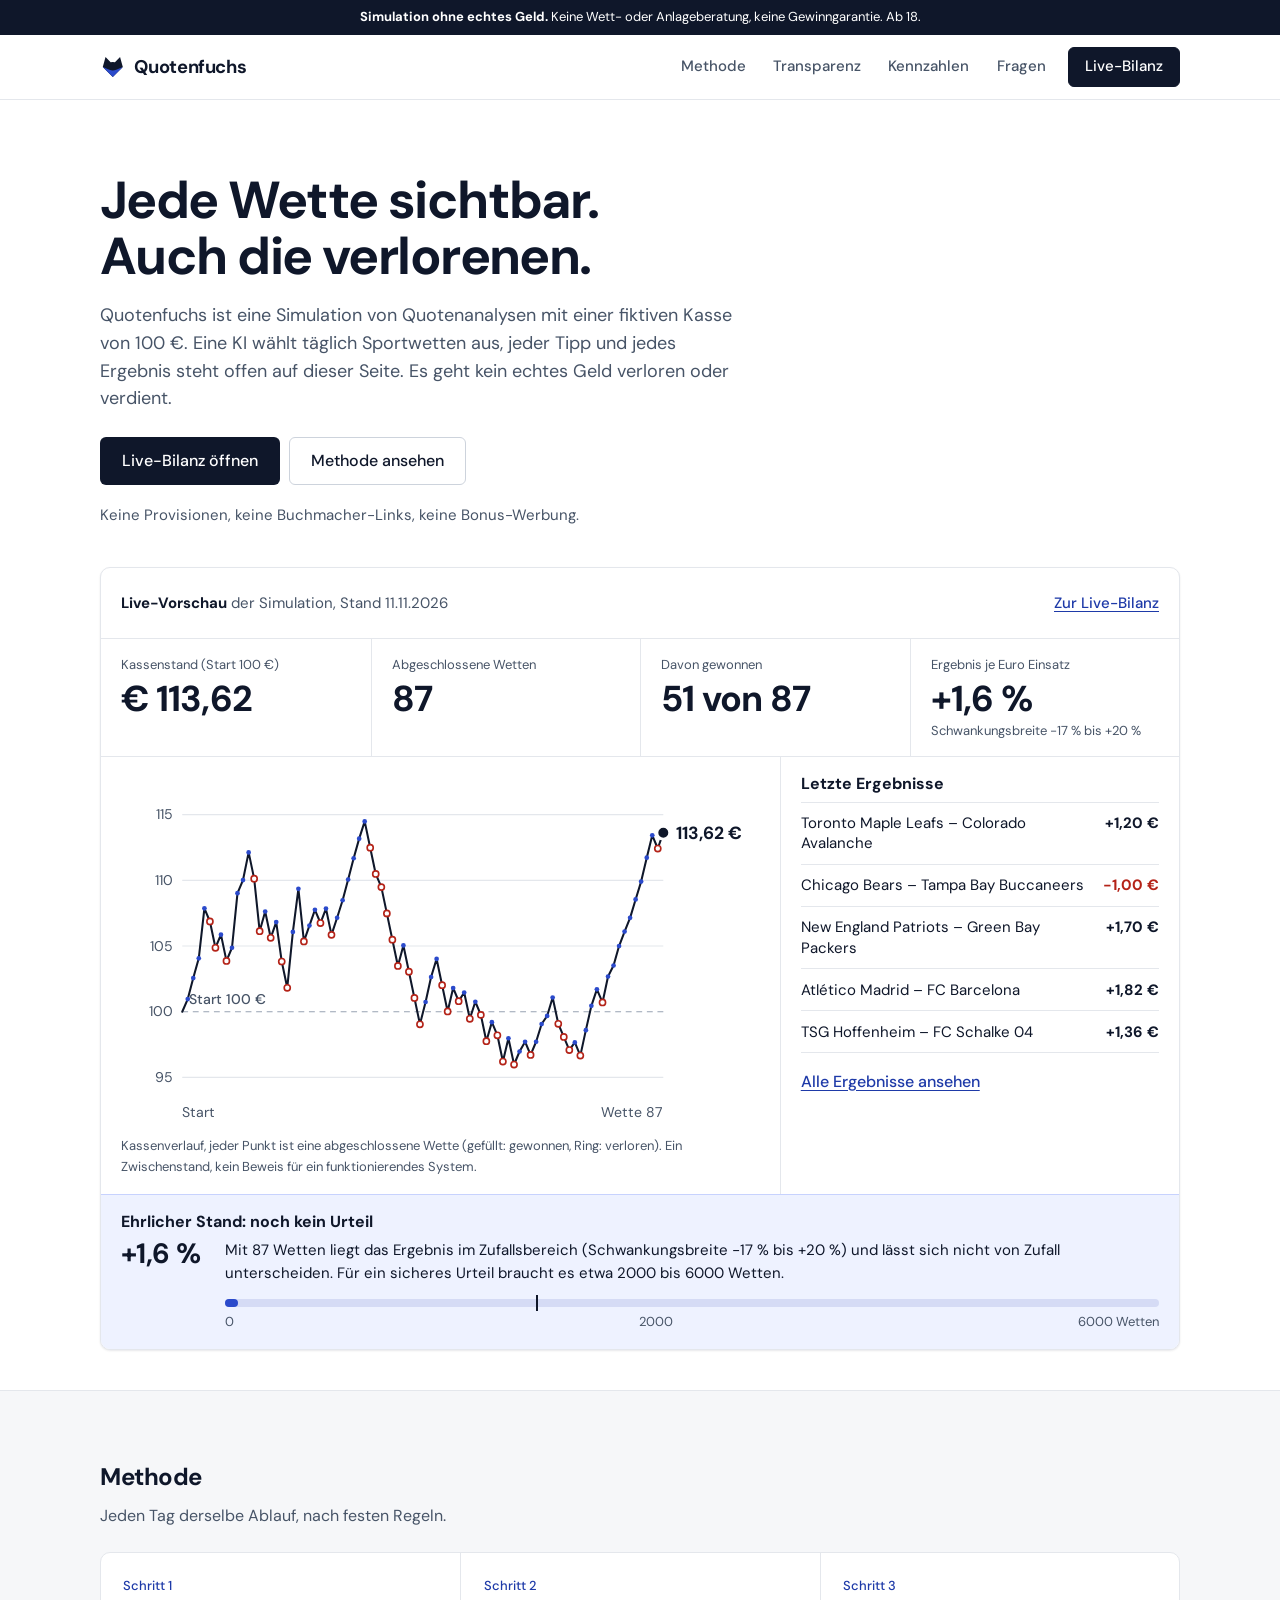
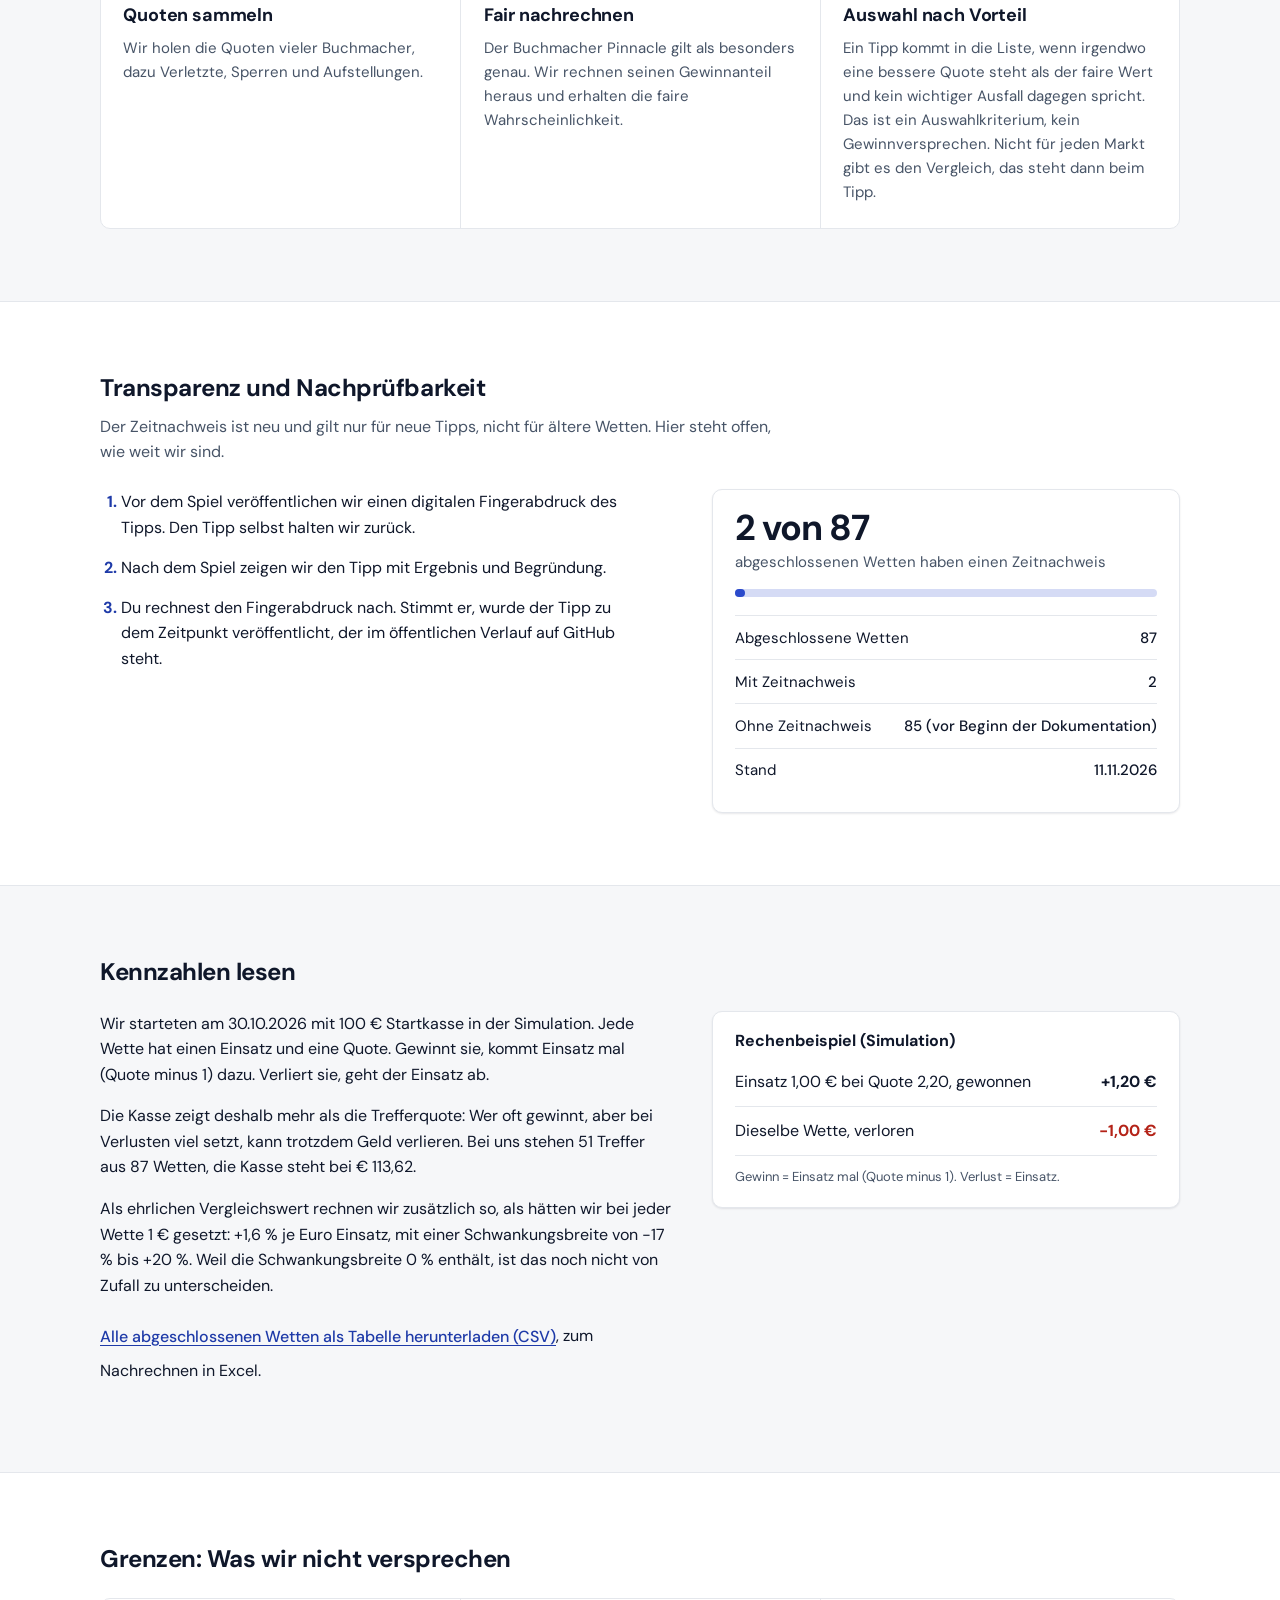
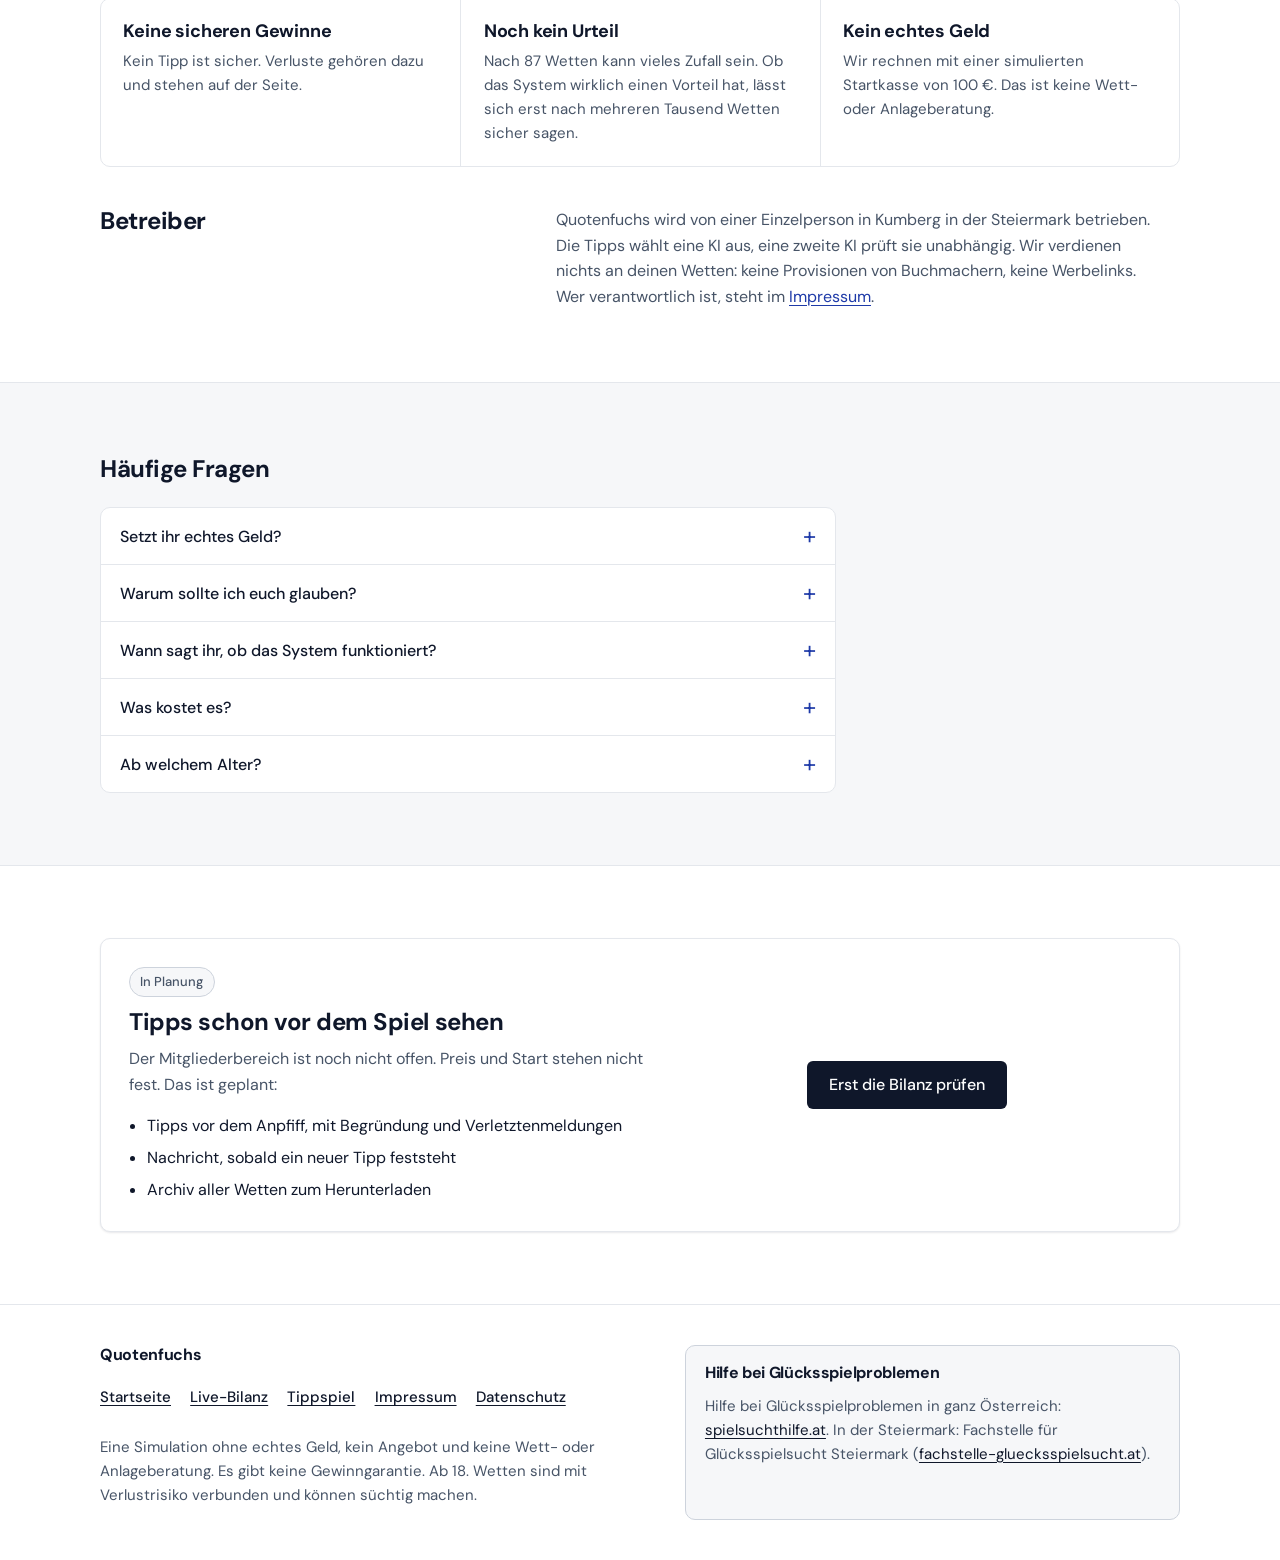
==== commit 12d163e1: "Stand 2026-11-11 19:49 UTC" ====
--- a/index.html
+++ b/index.html
@@ -261,7 +261,7 @@
   <div class="qf-wrap sf-grid">
     <div>
       <h2>Quotenfuchs</h2>
-      <ul class="sf-links"><li><a href="index.html">Startseite</a></li><li><a href="bilanz.html">Live-Bilanz</a></li><li><a href="impressum.html">Impressum</a></li><li><a href="datenschutz.html">Datenschutz</a></li></ul>
+      <ul class="sf-links"><li><a href="index.html">Startseite</a></li><li><a href="bilanz.html">Live-Bilanz</a></li><li><a href="tippspiel.html">Tippspiel</a></li><li><a href="impressum.html">Impressum</a></li><li><a href="datenschutz.html">Datenschutz</a></li></ul>
       <p>Eine Simulation ohne echtes Geld, kein Angebot und keine Wett- oder Anlageberatung. Es gibt keine Gewinngarantie. Ab 18. Wetten sind mit Verlustrisiko verbunden und können süchtig machen.</p>
     </div>
     <div class="hilfe">
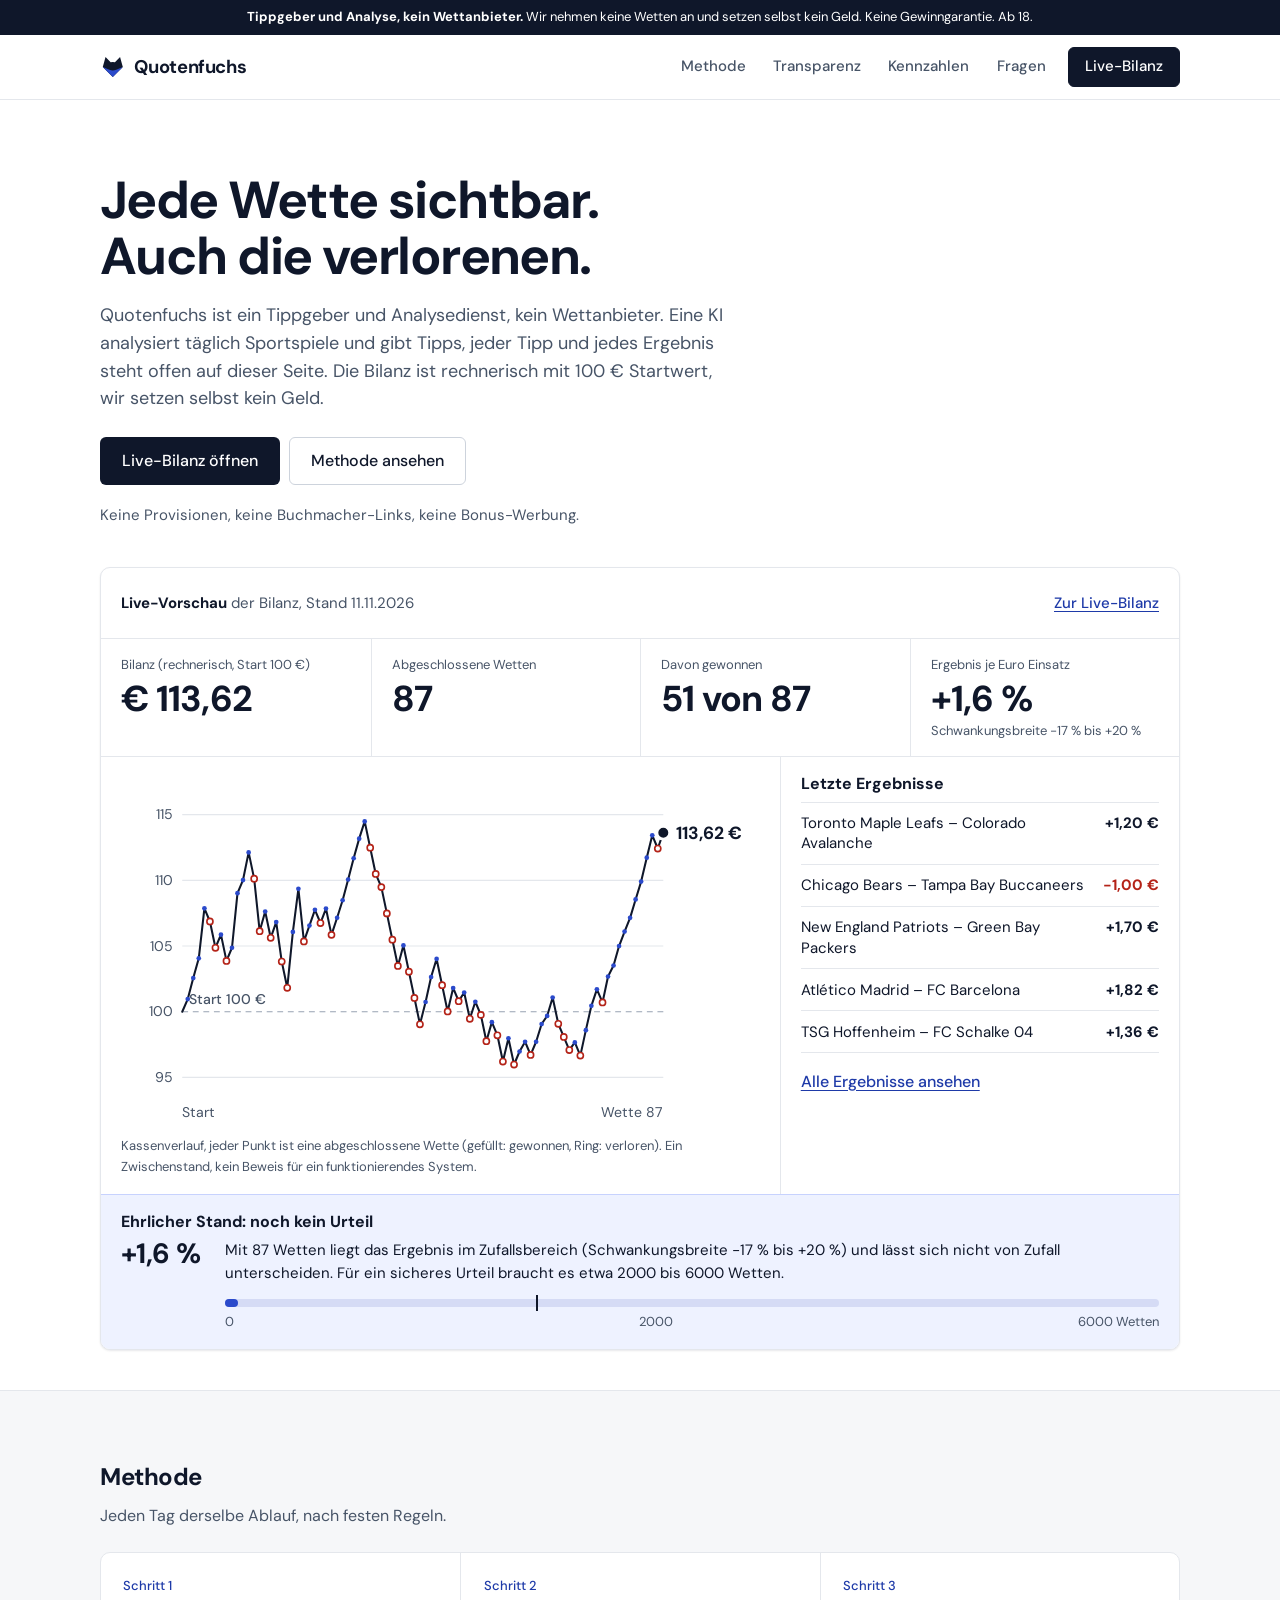
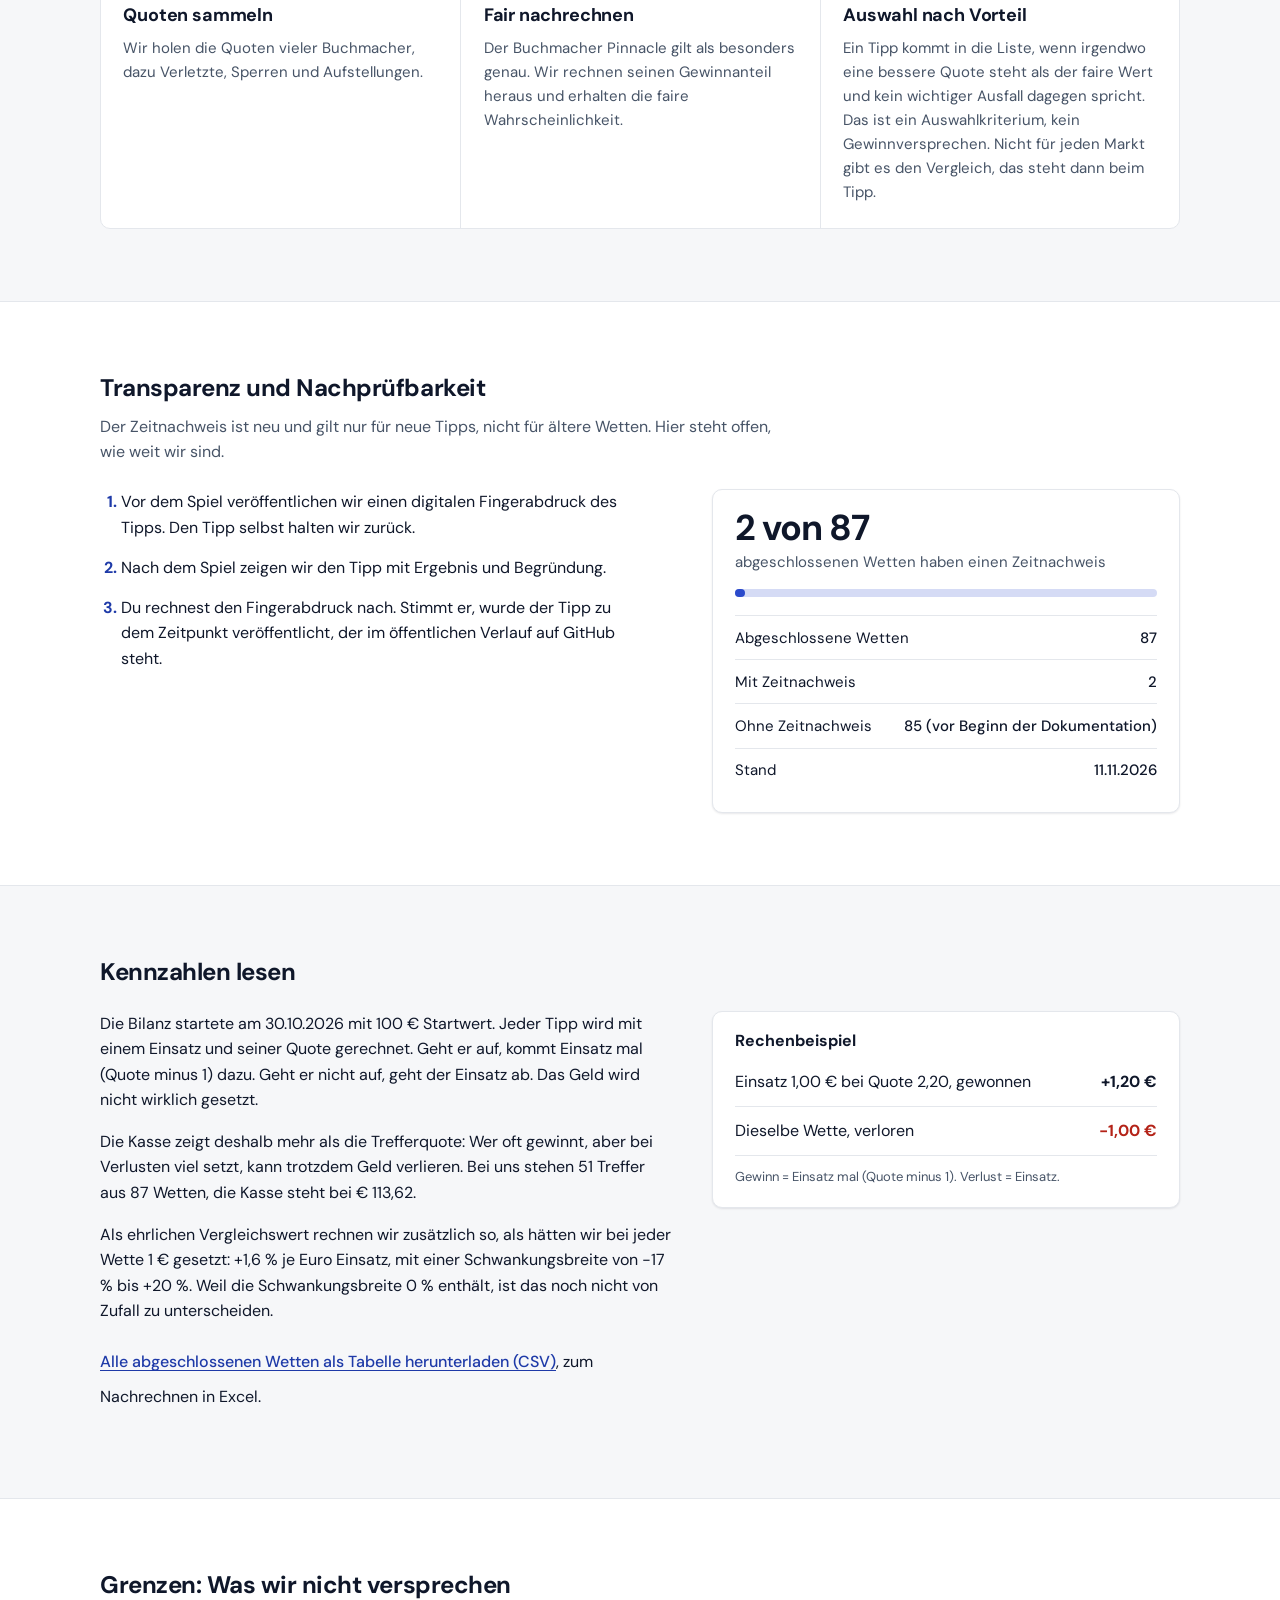
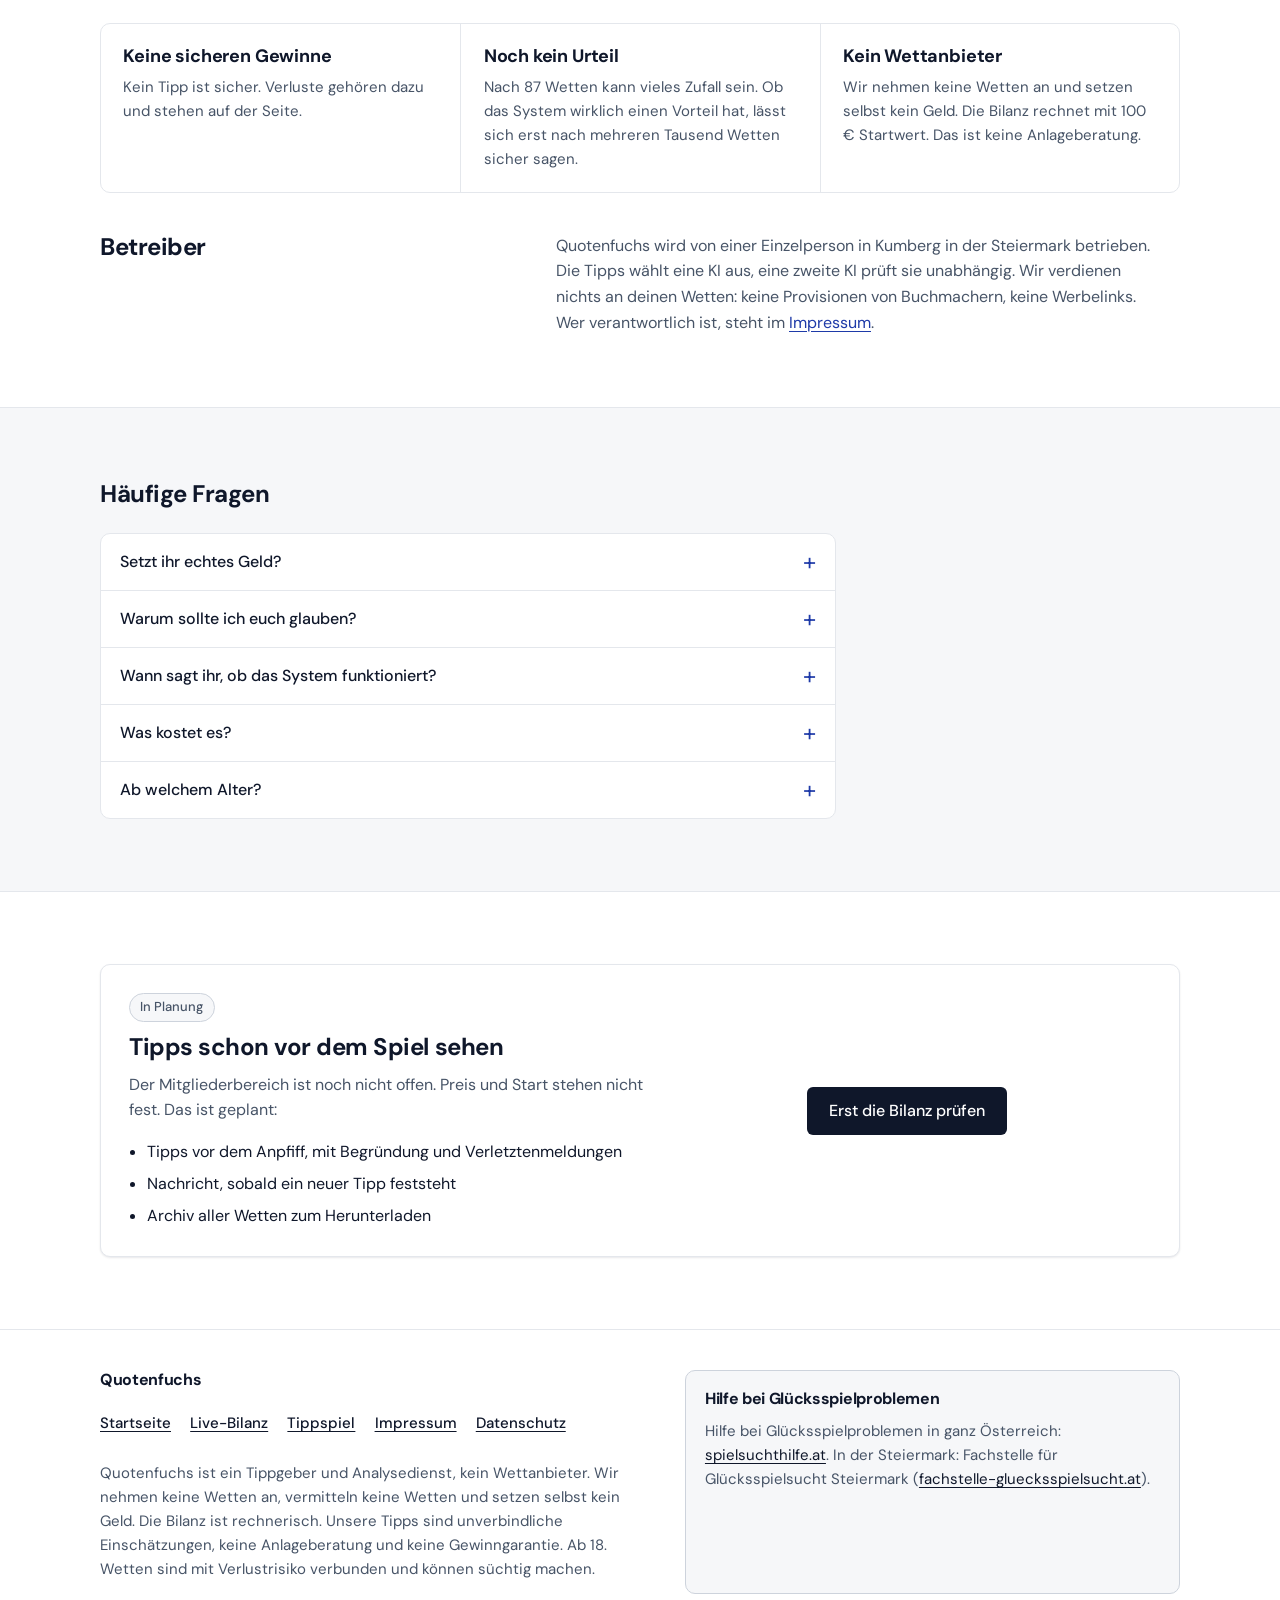
==== commit 4e0efaea: "Stand 2026-11-11 21:46 UTC" ====
--- a/index.html
+++ b/index.html
@@ -1,8 +1,8 @@
 <!doctype html>
 <html lang="de"><head><meta charset="utf-8"><meta name="viewport" content="width=device-width,initial-scale=1,viewport-fit=cover">
 <title>Quotenfuchs</title>
-<meta name="description" content="Quotenfuchs zeigt jede Sportwette offen, auch die verlorenen. Simulierte Kasse und Zeitnachweis für neue Tipps.">
-<meta name="theme-color" content="#FFFFFF"><meta property="og:title" content="Quotenfuchs: Jede Wette sichtbar, auch die verlorenen"><meta property="og:description" content="Simulierte Kasse. Jeder Tipp mit Ergebnis, Zeitnachweis für neue Tipps, nichts wird nachträglich gelöscht."><meta property="og:type" content="website"><meta property="og:locale" content="de_AT">
+<meta name="description" content="Quotenfuchs zeigt jede Sportwette offen, auch die verlorenen. Tippgeber mit rechnerischer Bilanz und Zeitnachweis für neue Tipps.">
+<meta name="theme-color" content="#FFFFFF"><meta property="og:title" content="Quotenfuchs: Jede Wette sichtbar, auch die verlorenen"><meta property="og:description" content="Tippgeber mit rechnerischer Bilanz. Jeder Tipp mit Ergebnis, Zeitnachweis für neue Tipps, nichts wird nachträglich gelöscht."><meta property="og:type" content="website"><meta property="og:locale" content="de_AT">
 <link rel="icon" href="data:image/svg+xml,%3Csvg xmlns=%27http://www.w3.org/2000/svg%27 viewBox=%270 0 240 240%27%3E%3Crect width=%27240%27 height=%27240%27 rx=%2740%27 fill=%27%23FFFFFF%27/%3E%3Cpath d=%27M52 28 L100 78 Q120 72 140 78 L188 28 L214 122 L120 216 L26 122 Z%27 fill=%27%230F172A%27/%3E%3Cpath d=%27M26 122 L88 148 Q120 160 152 148 L214 122 L120 216 Z%27 fill=%27%232B4ACB%27/%3E%3C/svg%3E">
 <link rel="stylesheet" href="assets/fonts.css">
 <link rel="stylesheet" href="assets/site.css">
@@ -122,7 +122,7 @@
 </style>
 </head><body>
 <a class="skip" href="#hauptinhalt">Zum Inhalt springen</a>
-<div class="sim" role="note"><b>Simulation ohne echtes Geld.</b> Keine Wett- oder Anlageberatung, keine Gewinngarantie. Ab 18.</div>
+<div class="sim" role="note"><b>Tippgeber und Analyse, kein Wettanbieter.</b> Wir nehmen keine Wetten an und setzen selbst kein Geld. Keine Gewinngarantie. Ab 18.</div>
 <header class="sh"><div class="qf-wrap sh-in"><a class="sh-logo" href="index.html" aria-label="Quotenfuchs, zur Startseite"><svg viewBox="0 0 240 240" aria-hidden="true" focusable="false"><path d="M52 28 L100 78 Q120 72 140 78 L188 28 L214 122 L120 216 L26 122 Z" fill="#0F172A"/><path d="M26 122 L88 148 Q120 160 152 148 L214 122 L120 216 Z" fill="#2B4ACB"/></svg>Quotenfuchs</a><nav class="sh-nav" aria-label="Hauptmenü"><a href="#so">Methode</a><a href="#beweis">Transparenz</a><a href="#kasse">Kennzahlen</a><a href="#fragen">Fragen</a><a class="sh-cta" href="bilanz.html">Live-Bilanz</a></nav><details class="sh-menu"><summary><i aria-hidden="true"></i>Menü</summary><div class="sh-panel"><a href="#so">Methode</a><a href="#beweis">Transparenz</a><a href="#kasse">Kennzahlen</a><a href="#fragen">Fragen</a><a href="bilanz.html">Live-Bilanz</a></div></details></div></header>
 
 <main id="hauptinhalt">
@@ -130,7 +130,7 @@
     <div class="qf-wrap">
       <div class="hero-text">
         <h1>Jede Wette sichtbar. Auch die verlorenen.</h1>
-        <p class="lead">Quotenfuchs ist eine Simulation von Quotenanalysen mit einer fiktiven Kasse von 100 €. Eine KI wählt täglich Sportwetten aus, jeder Tipp und jedes Ergebnis steht offen auf dieser Seite. Es geht kein echtes Geld verloren oder verdient.</p>
+        <p class="lead">Quotenfuchs ist ein Tippgeber und Analysedienst, kein Wettanbieter. Eine KI analysiert täglich Sportspiele und gibt Tipps, jeder Tipp und jedes Ergebnis steht offen auf dieser Seite. Die Bilanz ist rechnerisch mit 100 € Startwert, wir setzen selbst kein Geld.</p>
         <div class="cta">
           <a class="btn main" href="bilanz.html">Live-Bilanz öffnen</a>
           <a class="btn line" href="#so">Methode ansehen</a>
@@ -139,9 +139,9 @@
       </div>
 
       <div class="prev" id="verlauf" role="region" aria-label="Vorschau auf die Live-Bilanz">
-        <div class="prev-h"><span><b>Live-Vorschau</b> der Simulation, Stand 11.11.2026</span><a href="bilanz.html">Zur Live-Bilanz</a></div>
+        <div class="prev-h"><span><b>Live-Vorschau</b> der Bilanz, Stand 11.11.2026</span><a href="bilanz.html">Zur Live-Bilanz</a></div>
         <dl class="strip" style="margin:0">
-          <div><dt>Kassenstand (Start 100 €)</dt><dd>€ 113,62</dd></div>
+          <div><dt>Bilanz (rechnerisch, Start 100 €)</dt><dd>€ 113,62</dd></div>
           <div><dt>Abgeschlossene Wetten</dt><dd>87</dd></div>
           <div><dt>Davon gewonnen</dt><dd>51 von 87</dd></div>
           <div><dt>Ergebnis je Euro Einsatz</dt><dd>+1,6 %<small>Schwankungsbreite −17 % bis +20 %</small></dd></div>
@@ -199,13 +199,13 @@
       <div class="s-head"><h2>Kennzahlen lesen</h2></div>
       <div class="rechnen">
         <div>
-          <p>Wir starteten am 30.10.2026 mit 100 € Startkasse in der Simulation. Jede Wette hat einen Einsatz und eine Quote. Gewinnt sie, kommt Einsatz mal (Quote minus 1) dazu. Verliert sie, geht der Einsatz ab.</p>
+          <p>Die Bilanz startete am 30.10.2026 mit 100 € Startwert. Jeder Tipp wird mit einem Einsatz und seiner Quote gerechnet. Geht er auf, kommt Einsatz mal (Quote minus 1) dazu. Geht er nicht auf, geht der Einsatz ab. Das Geld wird nicht wirklich gesetzt.</p>
           <p>Die Kasse zeigt deshalb mehr als die Trefferquote: Wer oft gewinnt, aber bei Verlusten viel setzt, kann trotzdem Geld verlieren. Bei uns stehen 51 Treffer aus 87 Wetten, die Kasse steht bei € 113,62.</p>
           <p>Als ehrlichen Vergleichswert rechnen wir zusätzlich so, als hätten wir bei jeder Wette 1 € gesetzt: +1,6 % je Euro Einsatz, mit einer Schwankungsbreite von −17 % bis +20 %. Weil die Schwankungsbreite 0 % enthält, ist das noch nicht von Zufall zu unterscheiden.</p>
           <p><a class="link" href="bilanz.csv" download>Alle abgeschlossenen Wetten als Tabelle herunterladen (CSV)</a>, zum Nachrechnen in Excel.</p>
         </div>
         <div class="beispiel">
-          <h3>Rechenbeispiel (Simulation)</h3>
+          <h3>Rechenbeispiel</h3>
           <div class="z"><span>Einsatz 1,00 € bei Quote 2,20, gewonnen</span><b>+1,20 €</b></div>
           <div class="z"><span>Dieselbe Wette, verloren</span><b class="m">−1,00 €</b></div>
           <small>Gewinn = Einsatz mal (Quote minus 1). Verlust = Einsatz.</small>
@@ -220,7 +220,7 @@
       <div class="no">
         <div><h3>Keine sicheren Gewinne</h3><p>Kein Tipp ist sicher. Verluste gehören dazu und stehen auf der Seite.</p></div>
         <div><h3>Noch kein Urteil</h3><p>Nach 87 Wetten kann vieles Zufall sein. Ob das System wirklich einen Vorteil hat, lässt sich erst nach mehreren Tausend Wetten sicher sagen.</p></div>
-        <div><h3>Kein echtes Geld</h3><p>Wir rechnen mit einer simulierten Startkasse von 100 €. Das ist keine Wett- oder Anlageberatung.</p></div>
+        <div><h3>Kein Wettanbieter</h3><p>Wir nehmen keine Wetten an und setzen selbst kein Geld. Die Bilanz rechnet mit 100 € Startwert. Das ist keine Anlageberatung.</p></div>
       </div>
       <div class="dahinter" id="dahinter">
         <h2>Betreiber</h2>
@@ -233,7 +233,7 @@
     <div class="qf-wrap">
       <div class="s-head"><h2>Häufige Fragen</h2></div>
       <div class="faq">
-        <details><summary>Setzt ihr echtes Geld?</summary><p>Nein. Alles läuft als Simulation mit 100 € Startkasse. Ob du bei einem Wettanbieter echtes Geld einsetzt, entscheidest du allein. Es ist keine Wett- oder Anlageberatung.</p></details>
+        <details><summary>Setzt ihr echtes Geld?</summary><p>Nein. Wir sind Tippgeber, kein Wettanbieter, die Bilanz ist rechnerisch mit 100 € Startwert. Ob du bei einem Wettanbieter echtes Geld einsetzt, entscheidest du allein. Unsere Tipps sind unverbindliche Einschätzungen, keine Anlageberatung.</p></details>
         <details><summary>Warum sollte ich euch glauben?</summary><p>Du musst es nicht. Deshalb veröffentlichen wir bei neuen Tipps vor dem Spiel einen Prüfwert und zeigen danach alles, auch die Verluste. Ältere Wetten haben keinen Zeitnachweis. So kannst du selbst nachrechnen.</p></details>
         <details><summary>Wann sagt ihr, ob das System funktioniert?</summary><p>Sicher erst nach mehreren Tausend abgeschlossenen Wetten (je nach Größe des Vorteils etwa 2000 bis 6000). Eine erste Tendenz zeigt früher der Quotenvorteil, also der Vergleich mit der letzten Quote vor Spielbeginn. Bis dahin kann vieles Zufall sein, das schreiben wir bewusst so.</p></details>
         <details><summary>Was kostet es?</summary><p>Die Bilanz ist kostenlos und bleibt es. Ein Mitgliederbereich ist in Planung, Preis und Start stehen noch nicht fest.</p></details>
@@ -262,7 +262,7 @@
     <div>
       <h2>Quotenfuchs</h2>
       <ul class="sf-links"><li><a href="index.html">Startseite</a></li><li><a href="bilanz.html">Live-Bilanz</a></li><li><a href="tippspiel.html">Tippspiel</a></li><li><a href="impressum.html">Impressum</a></li><li><a href="datenschutz.html">Datenschutz</a></li></ul>
-      <p>Eine Simulation ohne echtes Geld, kein Angebot und keine Wett- oder Anlageberatung. Es gibt keine Gewinngarantie. Ab 18. Wetten sind mit Verlustrisiko verbunden und können süchtig machen.</p>
+      <p>Quotenfuchs ist ein Tippgeber und Analysedienst, kein Wettanbieter. Wir nehmen keine Wetten an, vermitteln keine Wetten und setzen selbst kein Geld. Die Bilanz ist rechnerisch. Unsere Tipps sind unverbindliche Einschätzungen, keine Anlageberatung und keine Gewinngarantie. Ab 18. Wetten sind mit Verlustrisiko verbunden und können süchtig machen.</p>
     </div>
     <div class="hilfe">
       <h2>Hilfe bei Glücksspielproblemen</h2>
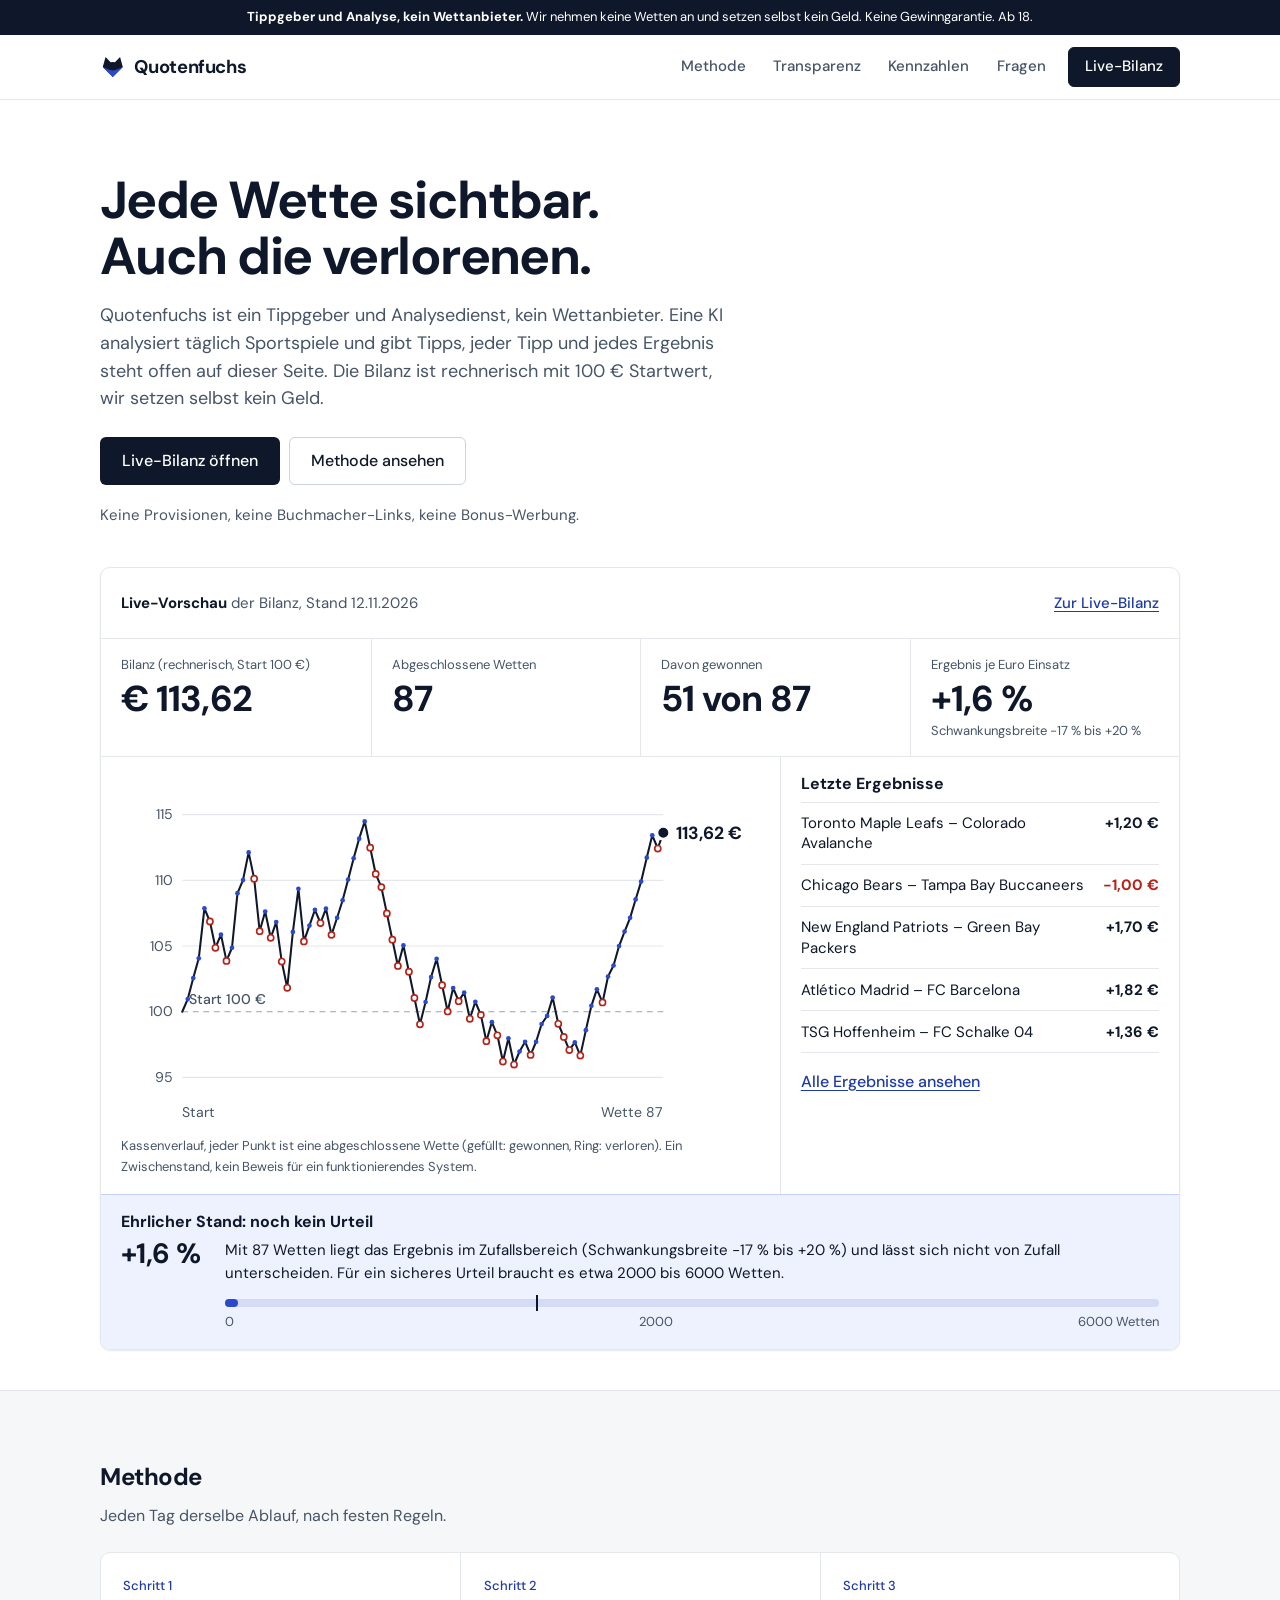
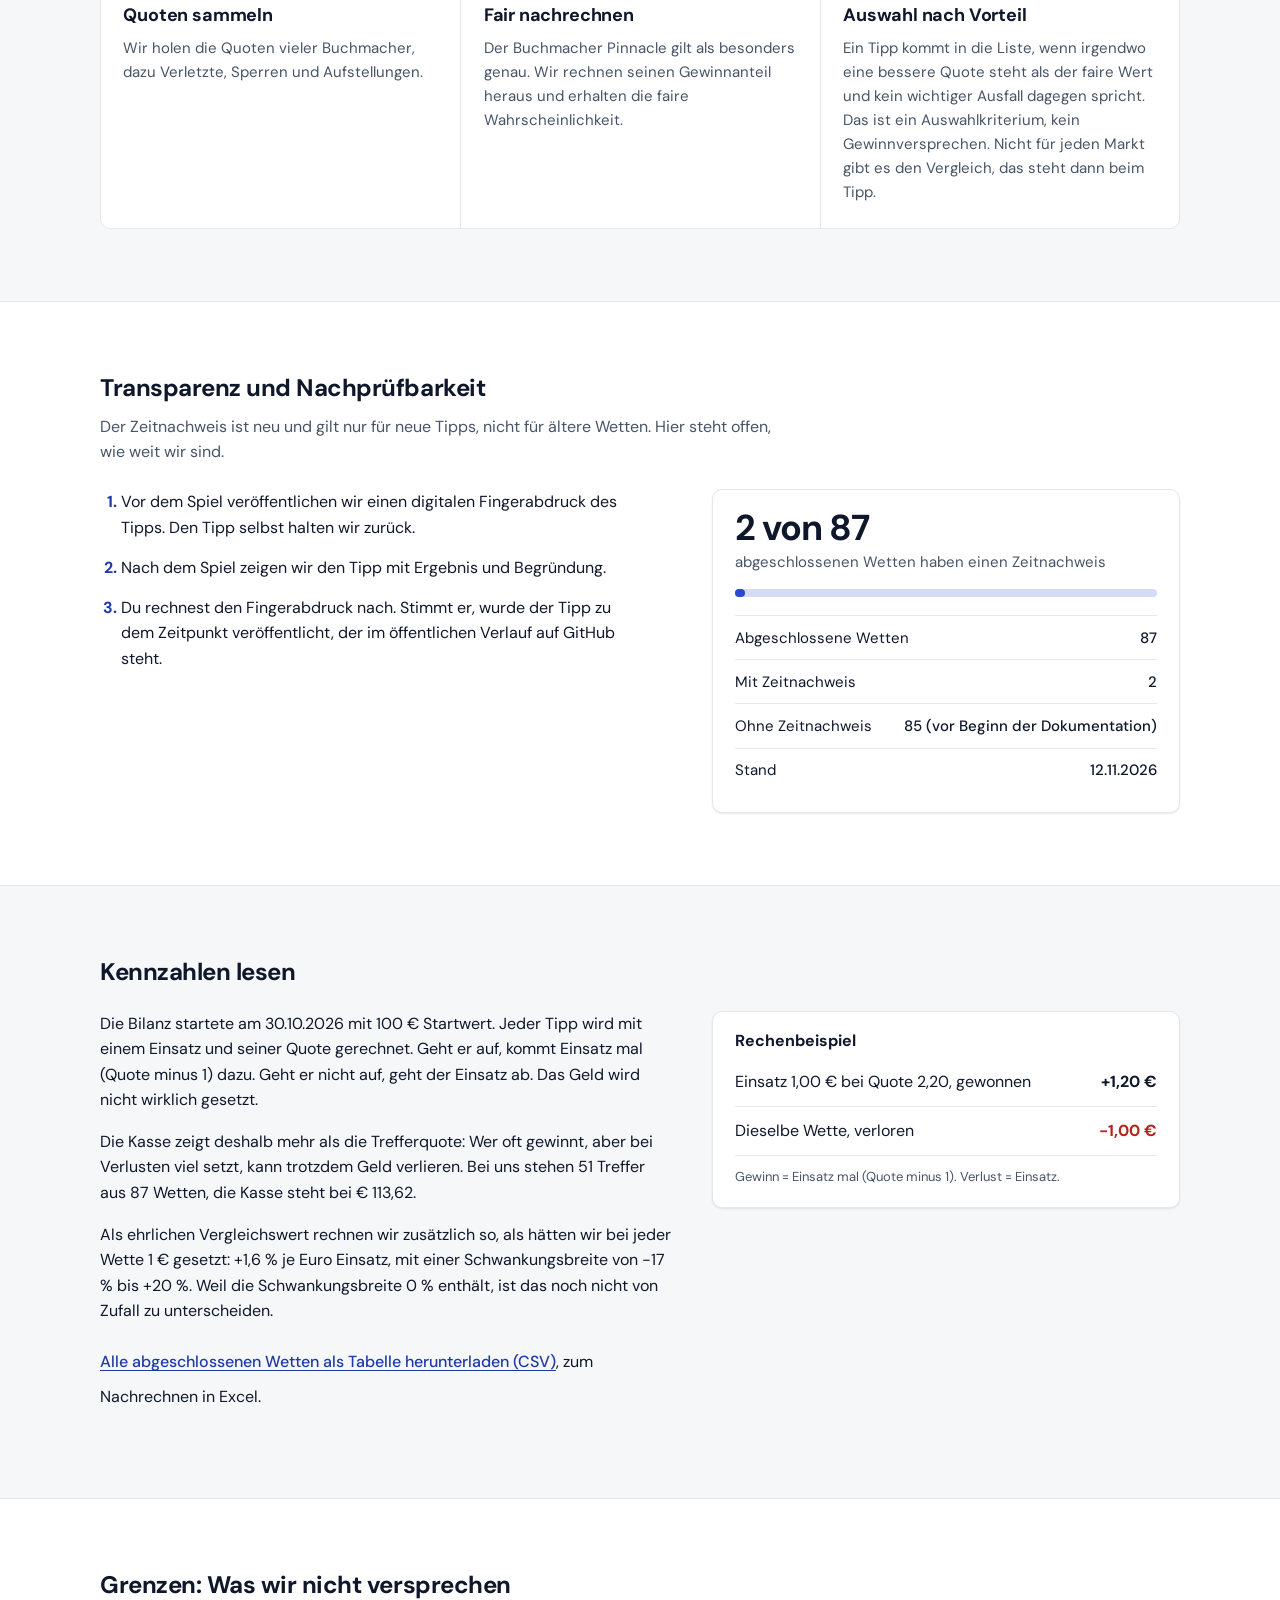
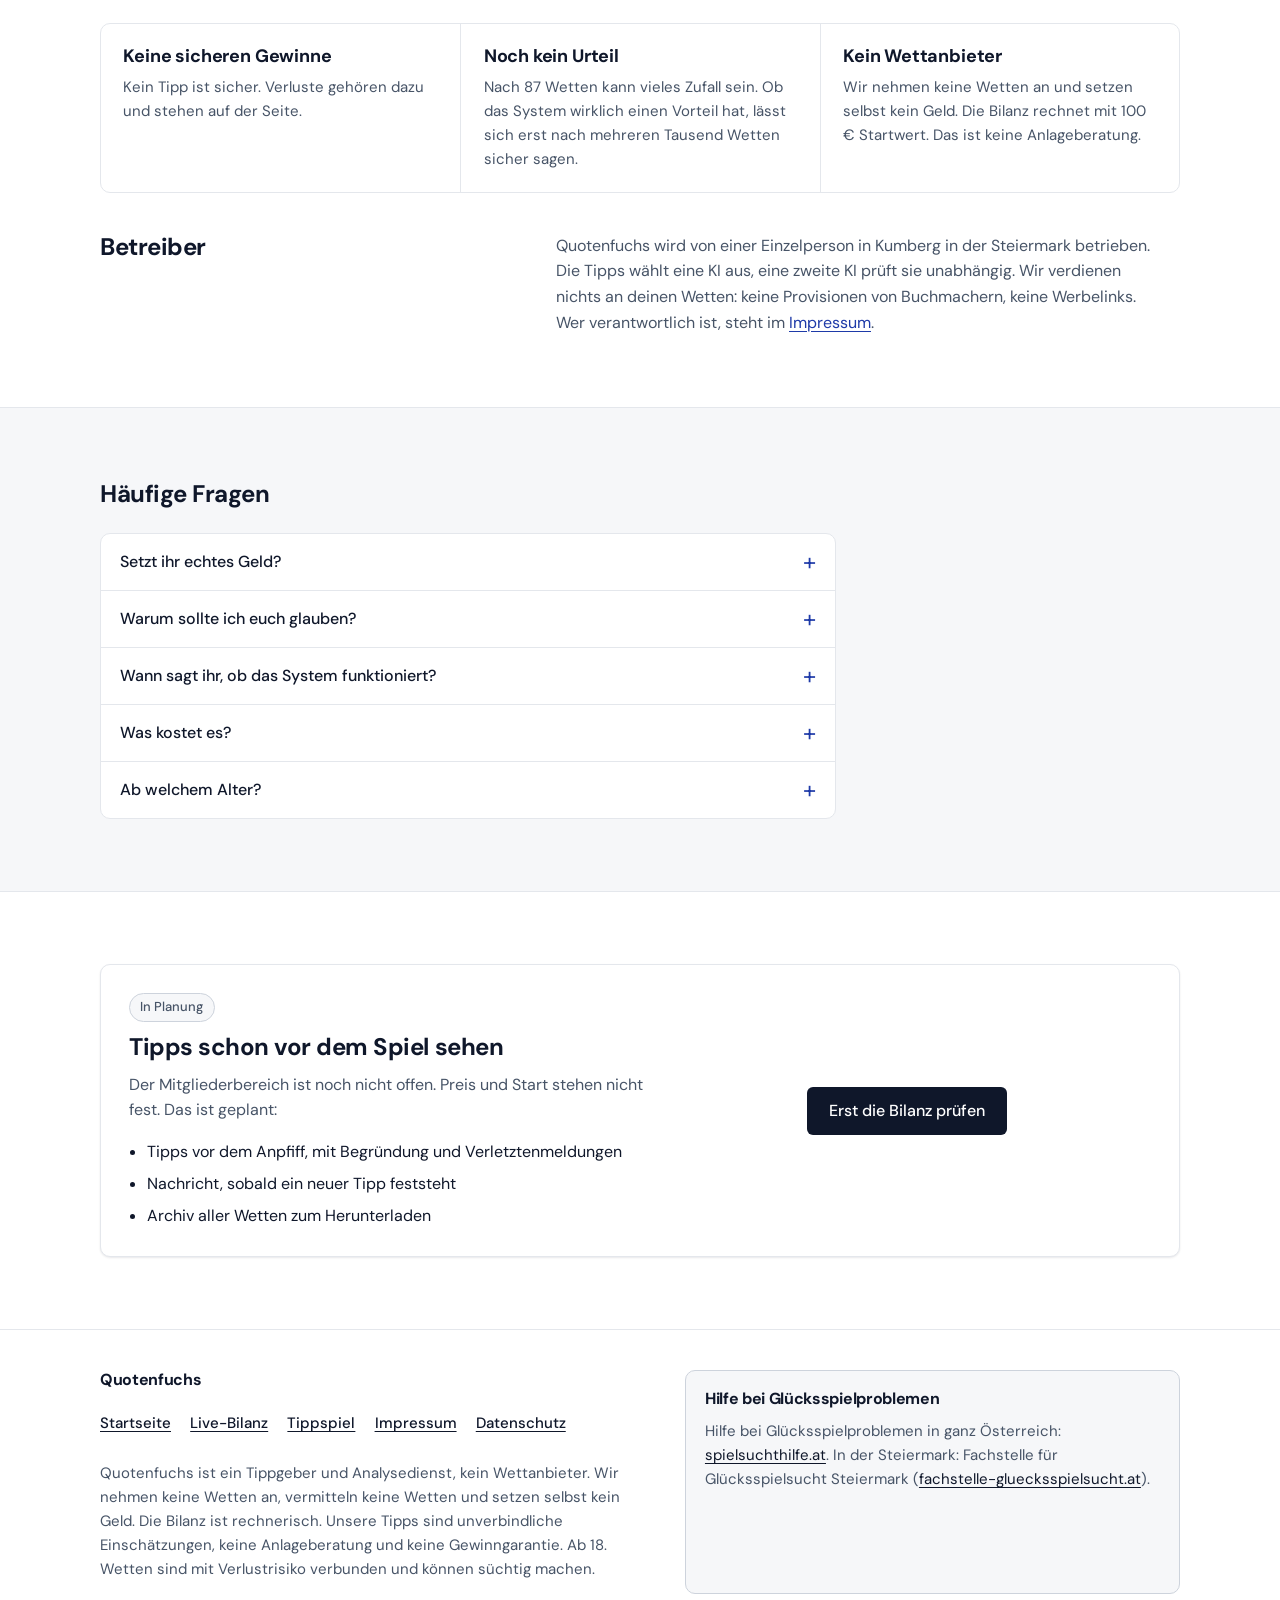
==== commit cf652abf: "Stand 2026-11-12 03:21 UTC" ====
--- a/index.html
+++ b/index.html
@@ -139,7 +139,7 @@
       </div>
 
       <div class="prev" id="verlauf" role="region" aria-label="Vorschau auf die Live-Bilanz">
-        <div class="prev-h"><span><b>Live-Vorschau</b> der Bilanz, Stand 11.11.2026</span><a href="bilanz.html">Zur Live-Bilanz</a></div>
+        <div class="prev-h"><span><b>Live-Vorschau</b> der Bilanz, Stand 12.11.2026</span><a href="bilanz.html">Zur Live-Bilanz</a></div>
         <dl class="strip" style="margin:0">
           <div><dt>Bilanz (rechnerisch, Start 100 €)</dt><dd>€ 113,62</dd></div>
           <div><dt>Abgeschlossene Wetten</dt><dd>87</dd></div>
@@ -188,7 +188,7 @@
           <div class="row"><span>Abgeschlossene Wetten</span><span>87</span></div>
           <div class="row"><span>Mit Zeitnachweis</span><span>2</span></div>
           <div class="row"><span>Ohne Zeitnachweis</span><span>85 (vor Beginn der Dokumentation)</span></div>
-          <div class="row"><span>Stand</span><span>11.11.2026</span></div>
+          <div class="row"><span>Stand</span><span>12.11.2026</span></div>
         </div>
       </div>
     </div>
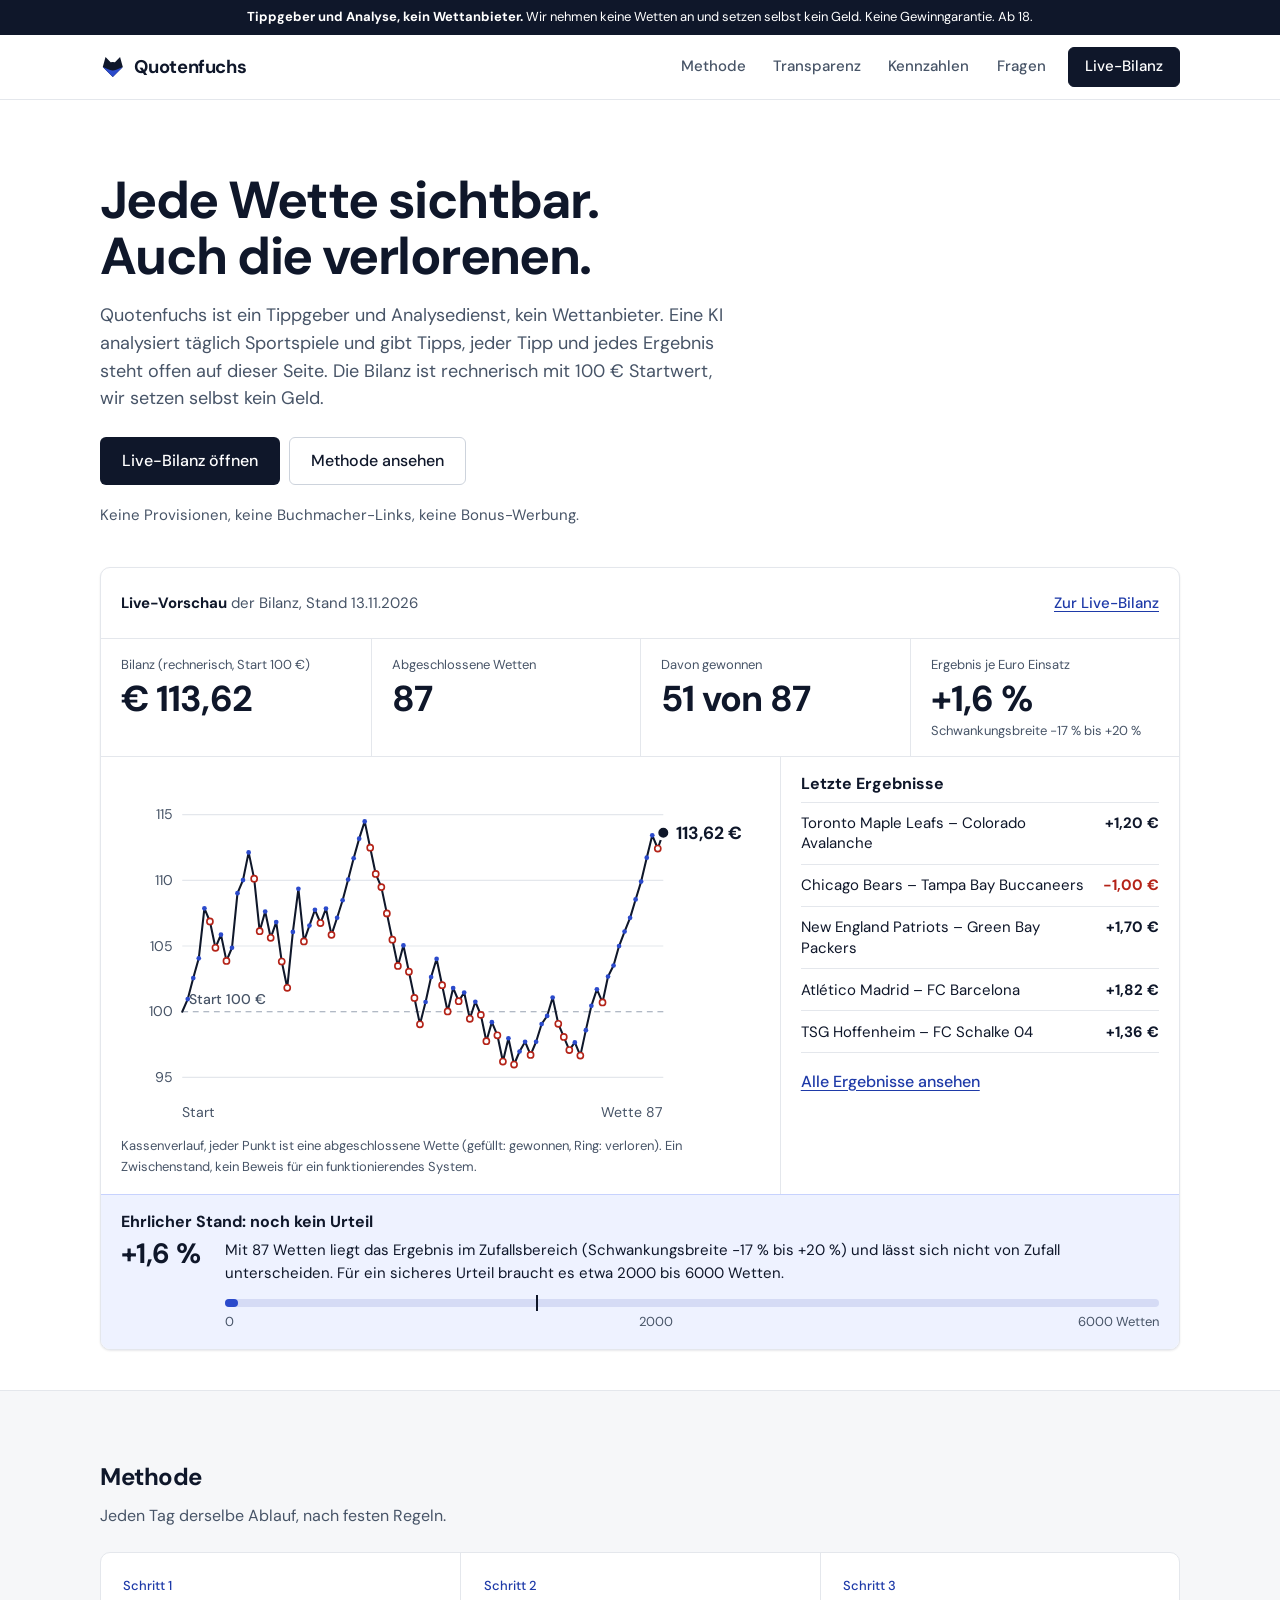
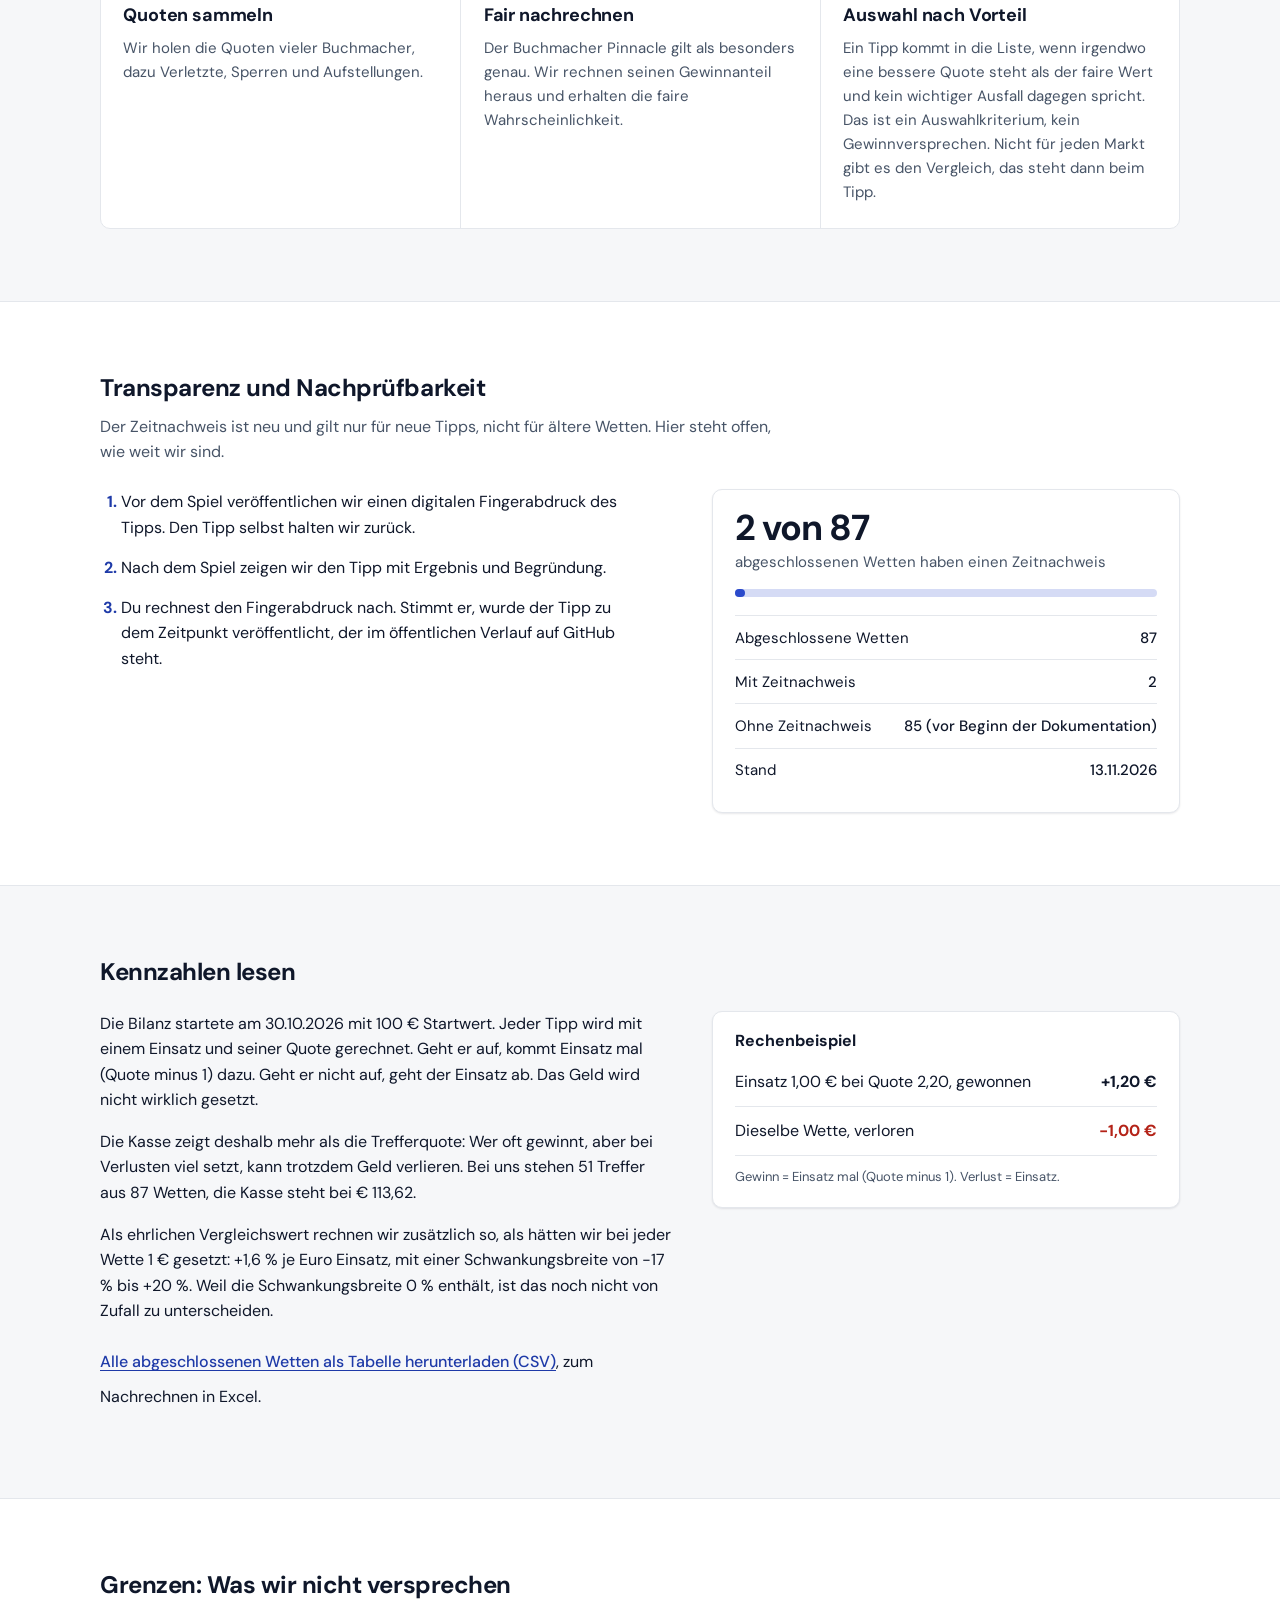
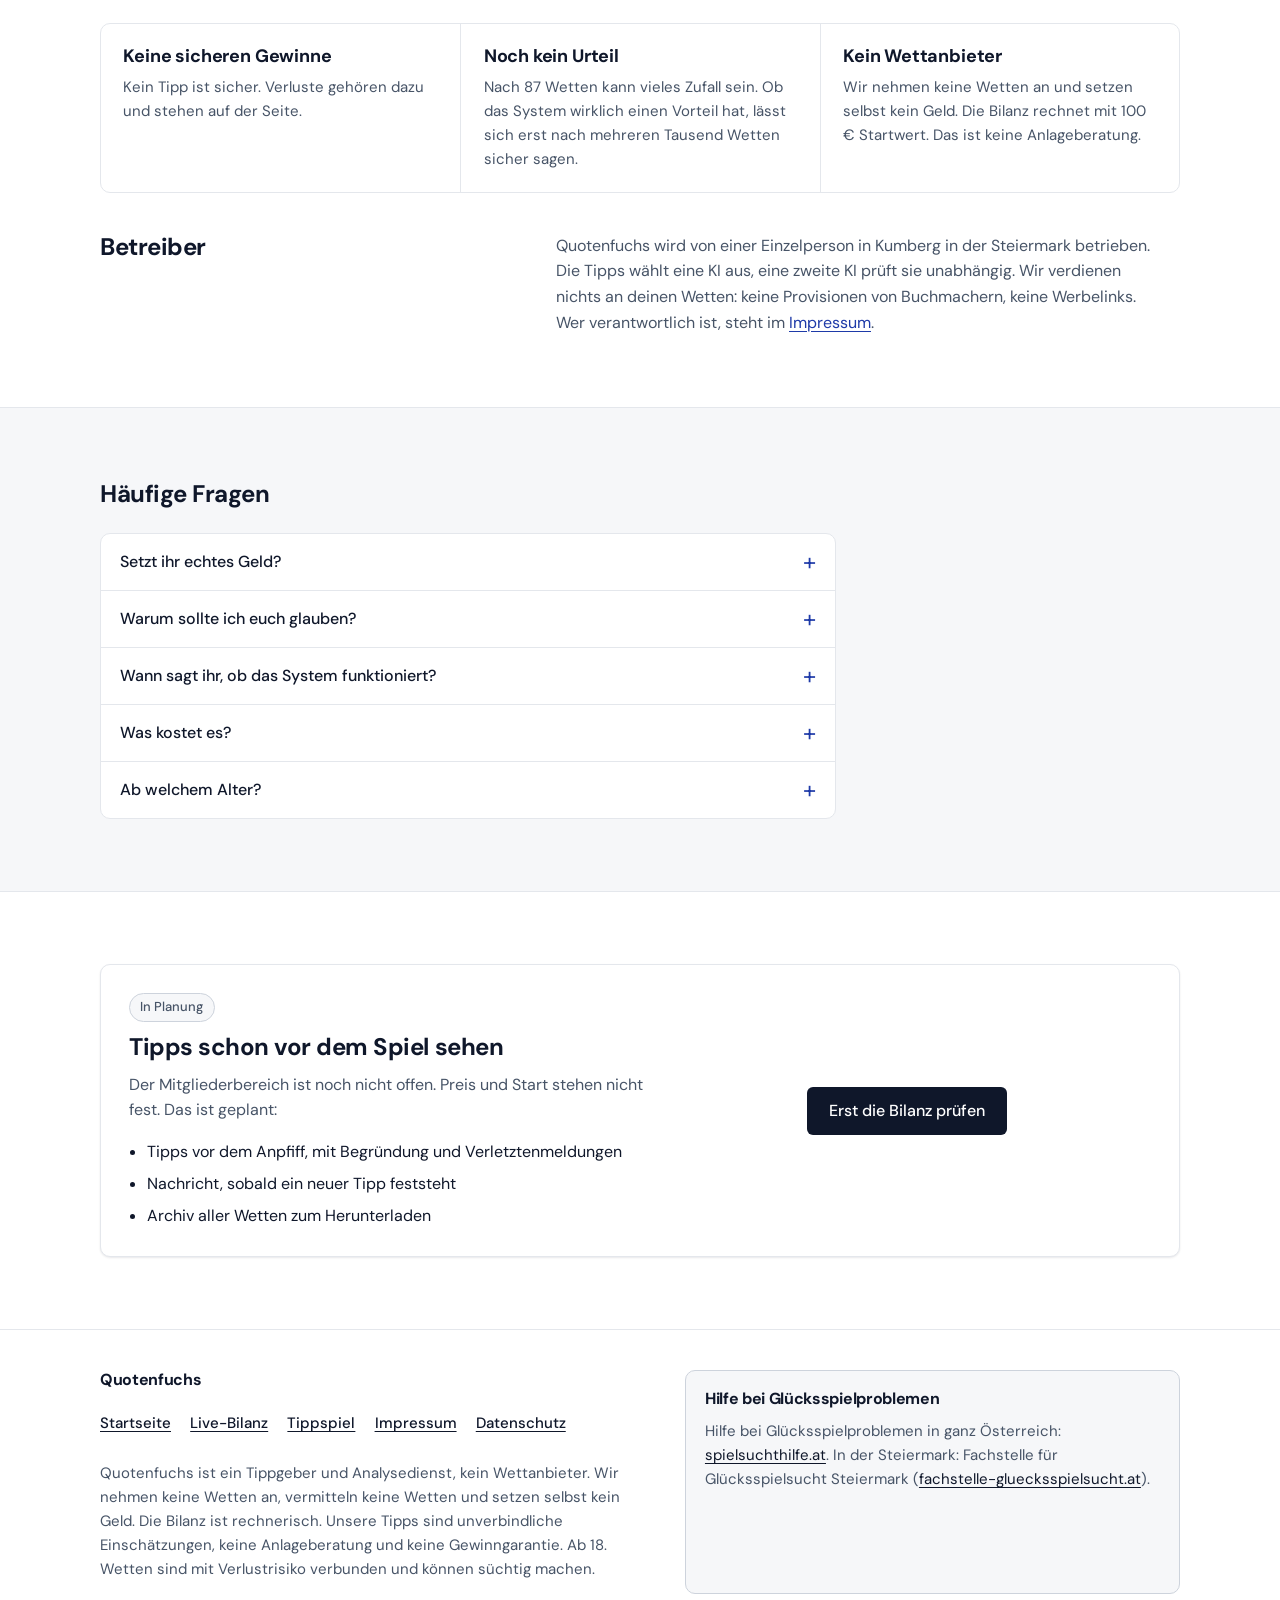
==== commit 81d6744c: "Stand 2026-11-13 02:41 UTC" ====
--- a/index.html
+++ b/index.html
@@ -139,7 +139,7 @@
       </div>
 
       <div class="prev" id="verlauf" role="region" aria-label="Vorschau auf die Live-Bilanz">
-        <div class="prev-h"><span><b>Live-Vorschau</b> der Bilanz, Stand 12.11.2026</span><a href="bilanz.html">Zur Live-Bilanz</a></div>
+        <div class="prev-h"><span><b>Live-Vorschau</b> der Bilanz, Stand 13.11.2026</span><a href="bilanz.html">Zur Live-Bilanz</a></div>
         <dl class="strip" style="margin:0">
           <div><dt>Bilanz (rechnerisch, Start 100 €)</dt><dd>€ 113,62</dd></div>
           <div><dt>Abgeschlossene Wetten</dt><dd>87</dd></div>
@@ -188,7 +188,7 @@
           <div class="row"><span>Abgeschlossene Wetten</span><span>87</span></div>
           <div class="row"><span>Mit Zeitnachweis</span><span>2</span></div>
           <div class="row"><span>Ohne Zeitnachweis</span><span>85 (vor Beginn der Dokumentation)</span></div>
-          <div class="row"><span>Stand</span><span>12.11.2026</span></div>
+          <div class="row"><span>Stand</span><span>13.11.2026</span></div>
         </div>
       </div>
     </div>
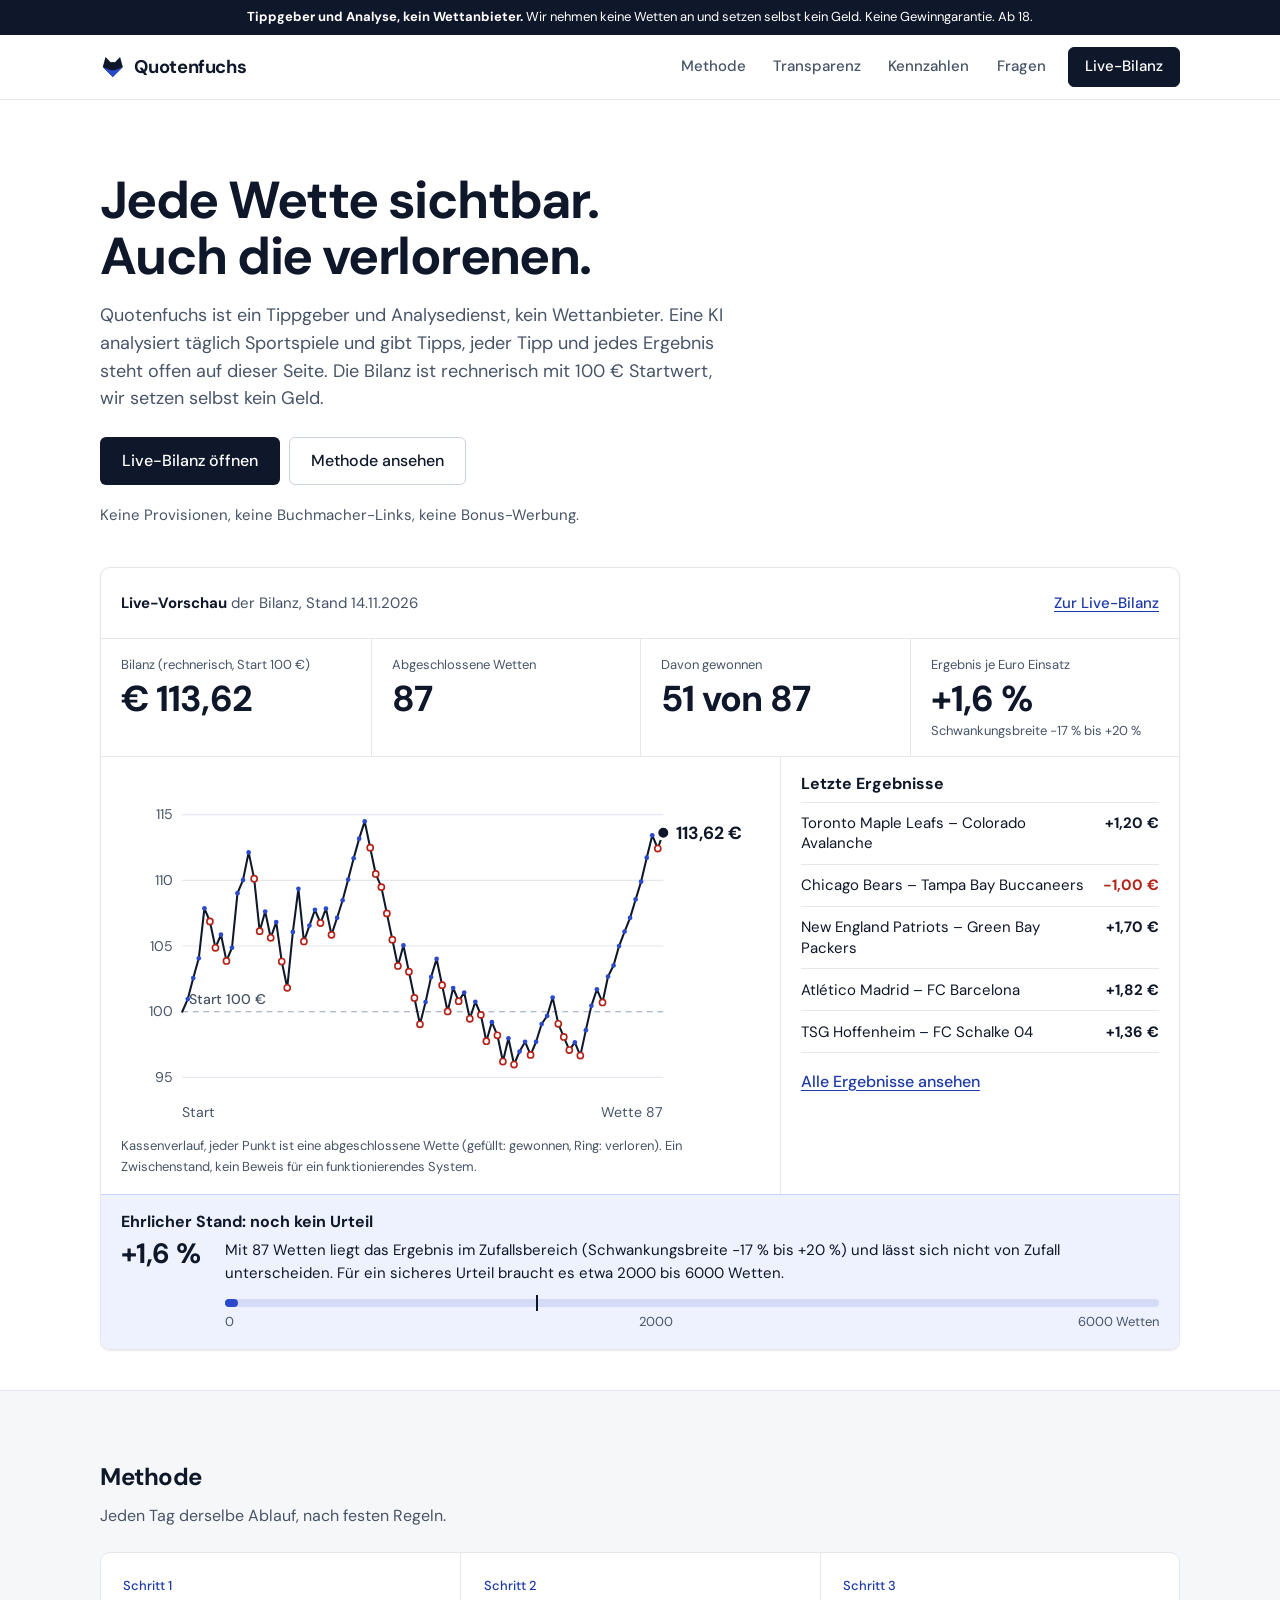
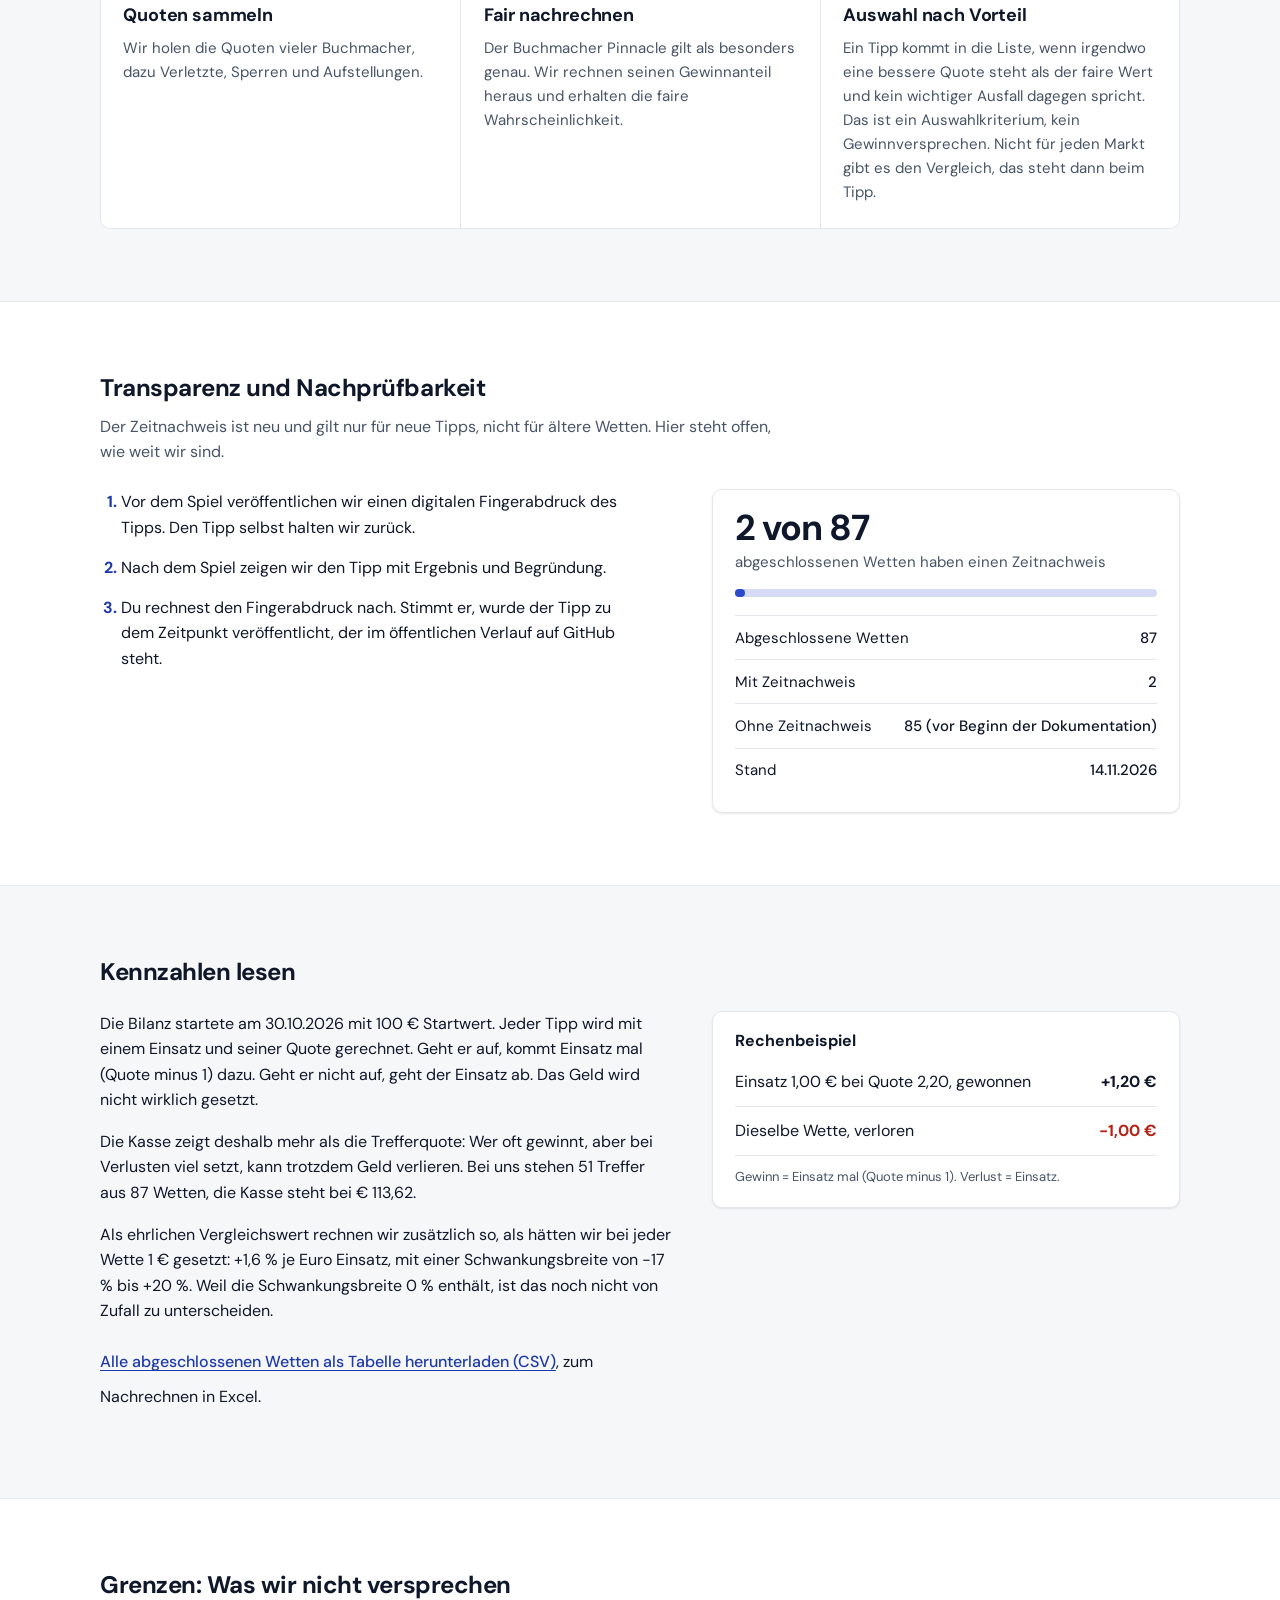
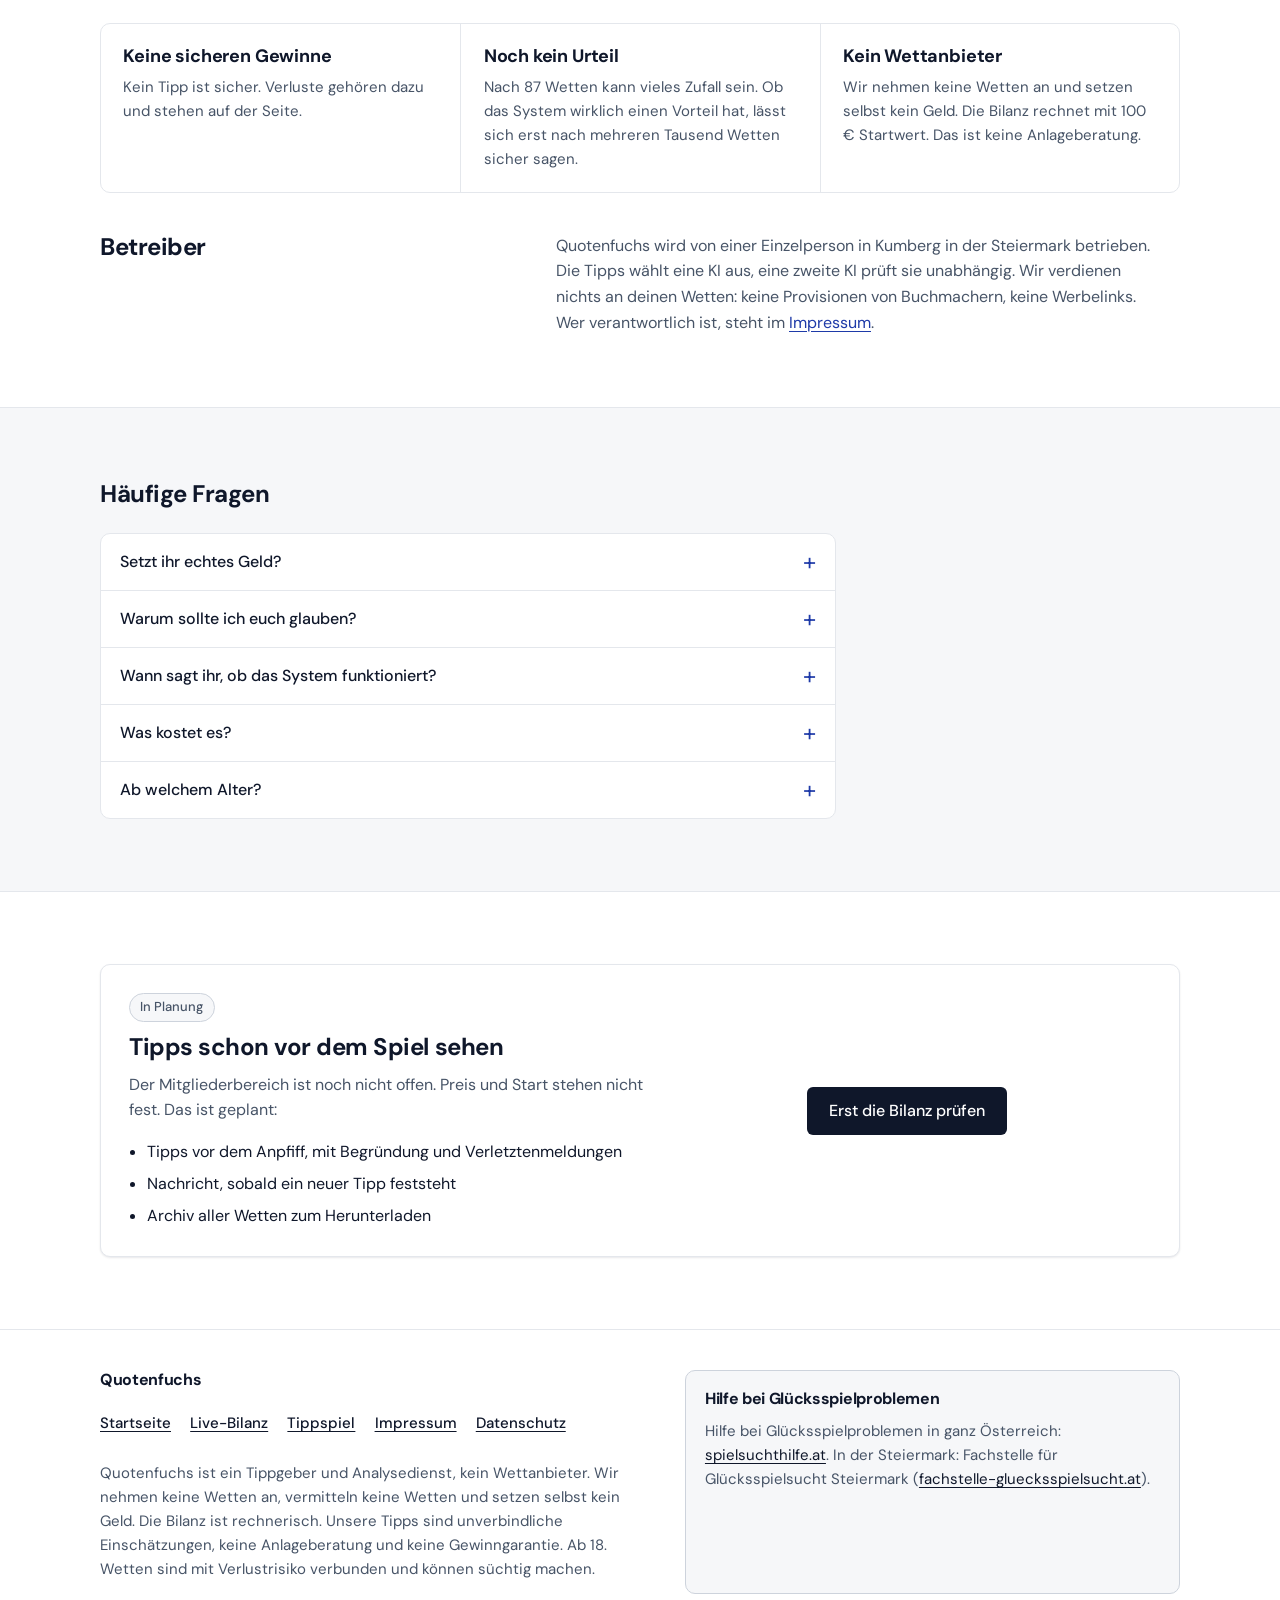
==== commit dce5739b: "Stand 2026-11-14 01:59 UTC" ====
--- a/index.html
+++ b/index.html
@@ -139,7 +139,7 @@
       </div>
 
       <div class="prev" id="verlauf" role="region" aria-label="Vorschau auf die Live-Bilanz">
-        <div class="prev-h"><span><b>Live-Vorschau</b> der Bilanz, Stand 13.11.2026</span><a href="bilanz.html">Zur Live-Bilanz</a></div>
+        <div class="prev-h"><span><b>Live-Vorschau</b> der Bilanz, Stand 14.11.2026</span><a href="bilanz.html">Zur Live-Bilanz</a></div>
         <dl class="strip" style="margin:0">
           <div><dt>Bilanz (rechnerisch, Start 100 €)</dt><dd>€ 113,62</dd></div>
           <div><dt>Abgeschlossene Wetten</dt><dd>87</dd></div>
@@ -188,7 +188,7 @@
           <div class="row"><span>Abgeschlossene Wetten</span><span>87</span></div>
           <div class="row"><span>Mit Zeitnachweis</span><span>2</span></div>
           <div class="row"><span>Ohne Zeitnachweis</span><span>85 (vor Beginn der Dokumentation)</span></div>
-          <div class="row"><span>Stand</span><span>13.11.2026</span></div>
+          <div class="row"><span>Stand</span><span>14.11.2026</span></div>
         </div>
       </div>
     </div>
